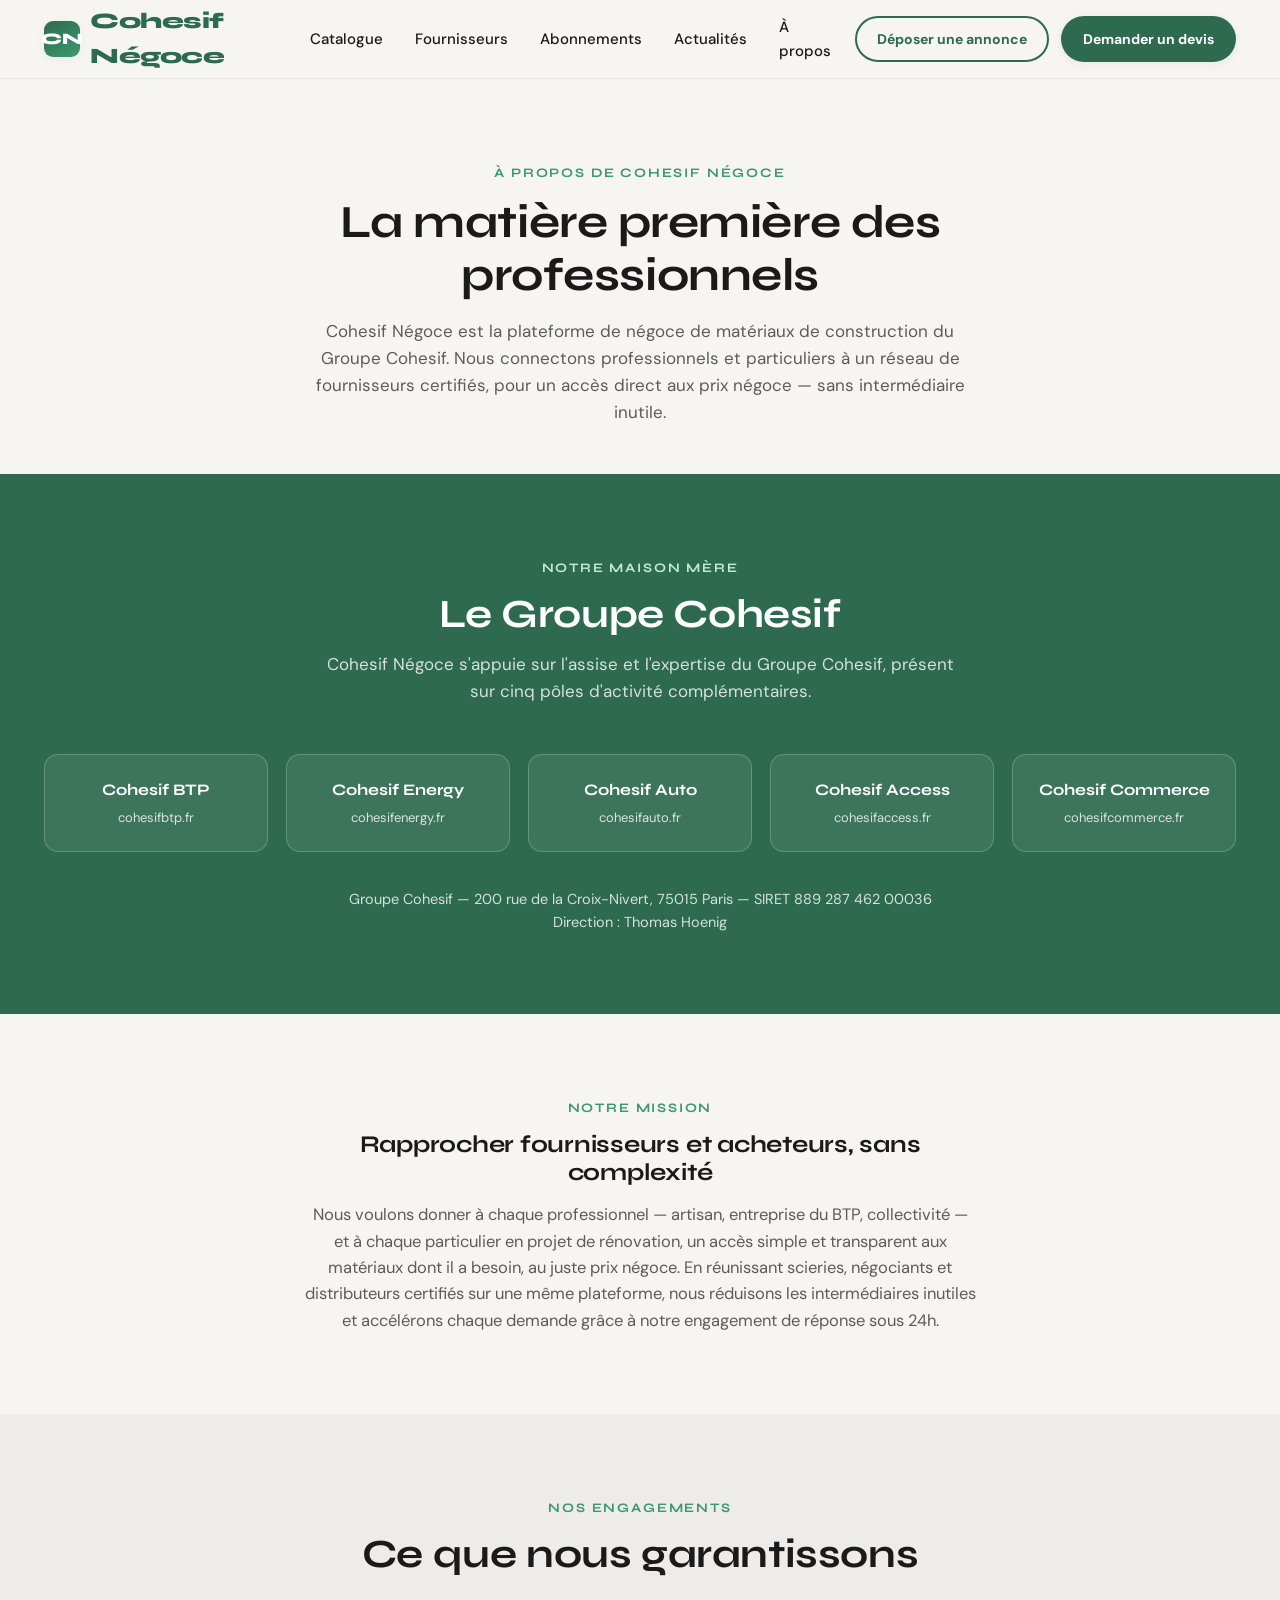
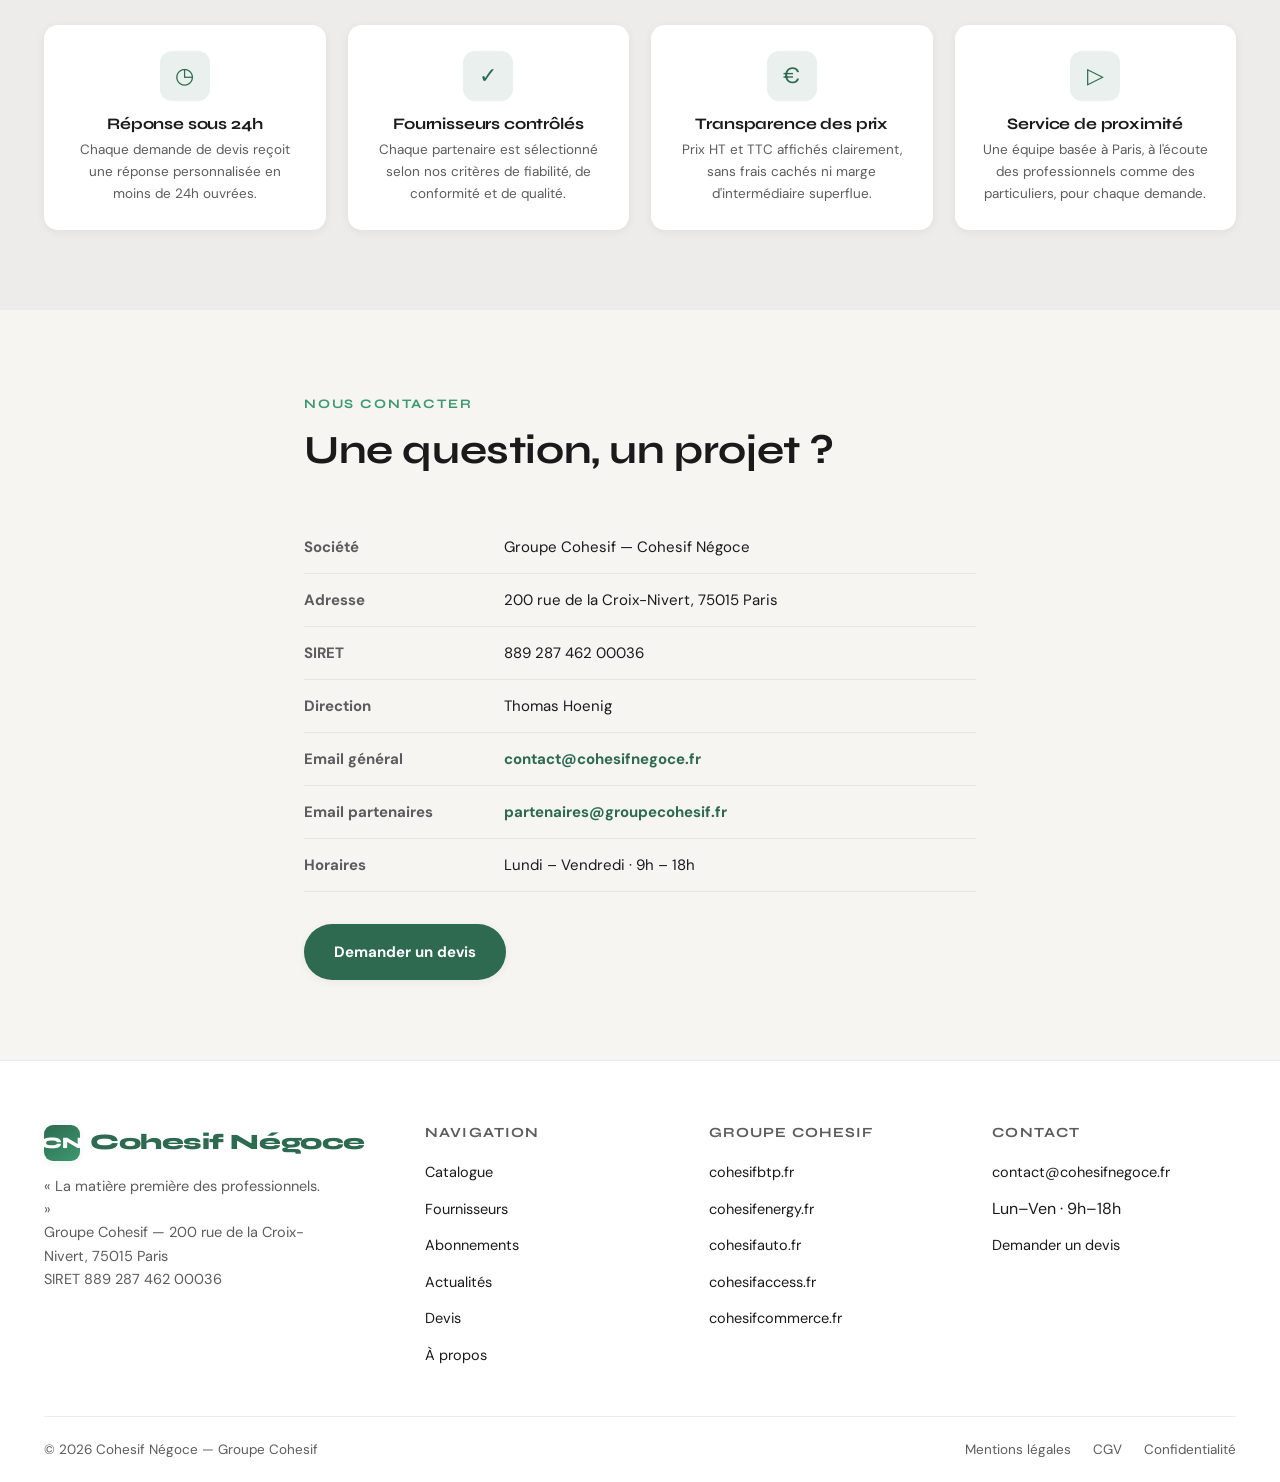
==== a-propos.html @ 45b99329 "Crée le site Cohesif Négoce — plateforme de négoce de matériaux B2B et particuliers Site statique HT" ====
<!DOCTYPE html>
<html lang="fr">
<head>
<meta charset="UTF-8">
<meta name="viewport" content="width=device-width, initial-scale=1.0">
<title>À propos — Cohesif Négoce</title>
<meta name="description" content="Cohesif Négoce, plateforme de négoce de matériaux du Groupe Cohesif. Notre mission, nos engagements et nos coordonnées.">
<link rel="stylesheet" href="css/style.css">
</head>
<body>

<!-- ===== Navbar ===== -->
<header class="navbar">
  <div class="container">
    <a href="index.html" class="logo"><span class="logo-mark">CN</span> Cohesif Négoce</a>
    <nav class="nav-links">
      <a href="catalogue.html">Catalogue</a>
      <a href="fournisseurs.html">Fournisseurs</a>
      <a href="abonnements.html">Abonnements</a>
      <a href="actualites.html">Actualités</a>
      <a href="a-propos.html">À propos</a>
    </nav>
    <div class="nav-actions">
      <a href="fournisseurs.html" class="btn btn-outline btn-sm">Déposer une annonce</a>
      <a href="devis.html" class="btn btn-primary btn-sm">Demander un devis</a>
    </div>
    <button class="burger" aria-label="Ouvrir le menu"><span></span><span></span><span></span></button>
  </div>
  <div class="mobile-menu">
    <a href="catalogue.html">Catalogue</a>
    <a href="fournisseurs.html">Fournisseurs</a>
    <a href="abonnements.html">Abonnements</a>
    <a href="actualites.html">Actualités</a>
    <a href="a-propos.html">À propos</a>
    <div class="nav-actions">
      <a href="fournisseurs.html" class="btn btn-outline">Déposer une annonce</a>
      <a href="devis.html" class="btn btn-primary">Demander un devis</a>
    </div>
  </div>
</header>

<!-- ===== Hero sobre ===== -->
<section style="text-align:center; padding-bottom:48px;">
  <div class="container" style="max-width:720px;">
    <span class="eyebrow">À propos de Cohesif Négoce</span>
    <h1 style="font-size: clamp(30px,4.6vw,46px); margin-bottom:16px;">La matière première des professionnels</h1>
    <p style="color:var(--text-secondary); font-size:17px;">Cohesif Négoce est la plateforme de négoce de matériaux de construction du Groupe Cohesif. Nous connectons professionnels et particuliers à un réseau de fournisseurs certifiés, pour un accès direct aux prix négoce — sans intermédiaire inutile.</p>
  </div>
</section>

<!-- ===== Groupe Cohesif ===== -->
<section class="supplier-section">
  <div class="container">
    <div class="section-head">
      <span class="eyebrow" style="color:#BFE9D6;">Notre maison mère</span>
      <h2>Le Groupe Cohesif</h2>
      <p>Cohesif Négoce s'appuie sur l'assise et l'expertise du Groupe Cohesif, présent sur cinq pôles d'activité complémentaires.</p>
    </div>
    <div class="poles-grid">
      <a class="pole-card" href="https://cohesifbtp.fr" target="_blank" rel="noopener">
        <div class="pole-name">Cohesif BTP</div>
        <div class="pole-domain">cohesifbtp.fr</div>
      </a>
      <a class="pole-card" href="https://cohesifenergy.fr" target="_blank" rel="noopener">
        <div class="pole-name">Cohesif Energy</div>
        <div class="pole-domain">cohesifenergy.fr</div>
      </a>
      <a class="pole-card" href="https://cohesifauto.fr" target="_blank" rel="noopener">
        <div class="pole-name">Cohesif Auto</div>
        <div class="pole-domain">cohesifauto.fr</div>
      </a>
      <a class="pole-card" href="https://cohesifaccess.fr" target="_blank" rel="noopener">
        <div class="pole-name">Cohesif Access</div>
        <div class="pole-domain">cohesifaccess.fr</div>
      </a>
      <a class="pole-card" href="https://cohesifcommerce.fr" target="_blank" rel="noopener">
        <div class="pole-name">Cohesif Commerce</div>
        <div class="pole-domain">cohesifcommerce.fr</div>
      </a>
    </div>
    <p style="text-align:center; margin-top:36px; color:rgba(255,255,255,.8); font-size:14.5px;">
      Groupe Cohesif — 200 rue de la Croix-Nivert, 75015 Paris — SIRET 889 287 462 00036<br>
      Direction : Thomas Hoenig
    </p>
  </div>
</section>

<!-- ===== Mission ===== -->
<section style="text-align:center;">
  <div class="container" style="max-width:720px;">
    <span class="eyebrow">Notre mission</span>
    <h2 style="margin-bottom:16px;">Rapprocher fournisseurs et acheteurs, sans complexité</h2>
    <p style="color:var(--text-secondary); font-size:16.5px;">Nous voulons donner à chaque professionnel — artisan, entreprise du BTP, collectivité — et à chaque particulier en projet de rénovation, un accès simple et transparent aux matériaux dont il a besoin, au juste prix négoce. En réunissant scieries, négociants et distributeurs certifiés sur une même plateforme, nous réduisons les intermédiaires inutiles et accélérons chaque demande grâce à notre engagement de réponse sous 24h.</p>
  </div>
</section>

<!-- ===== Engagements ===== -->
<section style="background:var(--bg-secondary);">
  <div class="container">
    <div class="section-head">
      <span class="eyebrow">Nos engagements</span>
      <h2>Ce que nous garantissons</h2>
    </div>
    <div class="engagement-grid">
      <div class="engagement-card">
        <div class="e-icon">◷</div>
        <h3>Réponse sous 24h</h3>
        <p>Chaque demande de devis reçoit une réponse personnalisée en moins de 24h ouvrées.</p>
      </div>
      <div class="engagement-card">
        <div class="e-icon">✓</div>
        <h3>Fournisseurs contrôlés</h3>
        <p>Chaque partenaire est sélectionné selon nos critères de fiabilité, de conformité et de qualité.</p>
      </div>
      <div class="engagement-card">
        <div class="e-icon">€</div>
        <h3>Transparence des prix</h3>
        <p>Prix HT et TTC affichés clairement, sans frais cachés ni marge d'intermédiaire superflue.</p>
      </div>
      <div class="engagement-card">
        <div class="e-icon">▷</div>
        <h3>Service de proximité</h3>
        <p>Une équipe basée à Paris, à l'écoute des professionnels comme des particuliers, pour chaque demande.</p>
      </div>
    </div>
  </div>
</section>

<!-- ===== Contact ===== -->
<section>
  <div class="container" style="max-width:720px;">
    <div class="section-head" style="text-align:left; max-width:none;">
      <span class="eyebrow">Nous contacter</span>
      <h2>Une question, un projet ?</h2>
    </div>
    <table class="contact-table">
      <tr><td>Société</td><td>Groupe Cohesif — Cohesif Négoce</td></tr>
      <tr><td>Adresse</td><td>200 rue de la Croix-Nivert, 75015 Paris</td></tr>
      <tr><td>SIRET</td><td>889 287 462 00036</td></tr>
      <tr><td>Direction</td><td>Thomas Hoenig</td></tr>
      <tr><td>Email général</td><td><a href="mailto:contact@cohesifnegoce.fr" style="color:var(--green); font-weight:700;">contact@cohesifnegoce.fr</a></td></tr>
      <tr><td>Email partenaires</td><td><a href="mailto:partenaires@groupecohesif.fr" style="color:var(--green); font-weight:700;">partenaires@groupecohesif.fr</a></td></tr>
      <tr><td>Horaires</td><td>Lundi – Vendredi · 9h – 18h</td></tr>
    </table>
    <div style="margin-top:32px;">
      <a href="devis.html" class="btn btn-primary">Demander un devis</a>
    </div>
  </div>
</section>

<!-- ===== Footer ===== -->
<footer>
  <div class="container">
    <div class="footer-grid">
      <div class="footer-about">
        <a href="index.html" class="logo"><span class="logo-mark">CN</span> Cohesif Négoce</a>
        <p>« La matière première des professionnels. »<br>
        Groupe Cohesif — 200 rue de la Croix-Nivert, 75015 Paris<br>
        SIRET 889 287 462 00036</p>
      </div>
      <div>
        <h4>Navigation</h4>
        <ul>
          <li><a href="catalogue.html">Catalogue</a></li>
          <li><a href="fournisseurs.html">Fournisseurs</a></li>
          <li><a href="abonnements.html">Abonnements</a></li>
          <li><a href="actualites.html">Actualités</a></li>
          <li><a href="devis.html">Devis</a></li>
          <li><a href="a-propos.html">À propos</a></li>
        </ul>
      </div>
      <div>
        <h4>Groupe Cohesif</h4>
        <ul>
          <li><a href="https://cohesifbtp.fr" target="_blank" rel="noopener">cohesifbtp.fr</a></li>
          <li><a href="https://cohesifenergy.fr" target="_blank" rel="noopener">cohesifenergy.fr</a></li>
          <li><a href="https://cohesifauto.fr" target="_blank" rel="noopener">cohesifauto.fr</a></li>
          <li><a href="https://cohesifaccess.fr" target="_blank" rel="noopener">cohesifaccess.fr</a></li>
          <li><a href="https://cohesifcommerce.fr" target="_blank" rel="noopener">cohesifcommerce.fr</a></li>
        </ul>
      </div>
      <div>
        <h4>Contact</h4>
        <ul>
          <li><a href="mailto:contact@cohesifnegoce.fr">contact@cohesifnegoce.fr</a></li>
          <li>Lun–Ven · 9h–18h</li>
          <li><a href="devis.html">Demander un devis</a></li>
        </ul>
      </div>
    </div>
    <div class="footer-bottom">
      <span>© 2026 Cohesif Négoce — Groupe Cohesif</span>
      <div class="legal-links">
        <a href="mentions-legales.html">Mentions légales</a>
        <a href="cgv.html">CGV</a>
        <a href="confidentialite.html">Confidentialité</a>
      </div>
    </div>
  </div>
</footer>

<div class="sticky-mobile-bar">
  <span>Demander un devis — Réponse 24h</span>
  <a href="devis.html" class="btn btn-white btn-sm">Démarrer</a>
</div>

<script src="js/main.js"></script>
</body>
</html>
---- css/style.css ----
/* ============================================================
   Cohesif Négoce — Industrial Luxury (clair)
   ============================================================ */

@import url('https://fonts.googleapis.com/css2?family=Syne:wght@600;700;800&family=DM+Sans:wght@400;500;700&display=swap');

:root{
  --bg: #F7F5F2;
  --bg-secondary: #EDECEA;
  --green: #2D6A4F;
  --green-bright: #3D9970;
  --red: #C0392B;
  --text: #1A1A1A;
  --text-secondary: #5C5C5C;
  --blue-slate: #46637A;
  --ochre: #B7791F;
  --radius: 14px;
  --shadow-sm: 0 2px 10px rgba(26,26,26,.06);
  --shadow-md: 0 12px 32px rgba(26,26,26,.10);
  --shadow-lg: 0 20px 48px rgba(26,26,26,.14);
  --container: 1240px;
  --font-title: 'Syne', sans-serif;
  --font-body: 'DM Sans', sans-serif;
}

*{ margin:0; padding:0; box-sizing:border-box; }

html{ scroll-behavior:smooth; }

body{
  font-family: var(--font-body);
  background: var(--bg);
  color: var(--text);
  font-size: 16px;
  line-height: 1.6;
  -webkit-font-smoothing: antialiased;
}

img{ max-width:100%; display:block; }

a{ color: inherit; text-decoration:none; }

ul{ list-style:none; }

h1,h2,h3,h4{
  font-family: var(--font-title);
  font-weight: 700;
  line-height: 1.15;
  letter-spacing: -0.01em;
}

.container{
  max-width: var(--container);
  margin: 0 auto;
  padding: 0 24px;
}

section{ padding: 80px 0; }

.section-head{
  max-width: 640px;
  margin: 0 auto 48px;
  text-align: center;
}
.section-head h2{ font-size: clamp(28px, 4vw, 40px); margin-bottom: 14px; }
.section-head p{ color: var(--text-secondary); font-size: 17px; }

.eyebrow{
  display:inline-block;
  font-family: var(--font-title);
  font-weight: 700;
  font-size: 13px;
  letter-spacing: .14em;
  text-transform: uppercase;
  color: var(--green-bright);
  margin-bottom: 12px;
}

/* ============ Buttons ============ */
.btn{
  display:inline-flex;
  align-items:center;
  justify-content:center;
  gap:8px;
  font-family: var(--font-body);
  font-weight: 700;
  font-size: 15px;
  padding: 14px 28px;
  border-radius: 999px;
  border: 2px solid transparent;
  cursor: pointer;
  transition: transform .18s ease, box-shadow .18s ease, background .18s ease, color .18s ease, border-color .18s ease;
  white-space: nowrap;
}
.btn-primary{
  background: var(--green);
  color: #fff;
  box-shadow: var(--shadow-sm);
}
.btn-primary:hover{ background: var(--green-bright); transform: translateY(-2px); box-shadow: var(--shadow-md); }

.btn-outline{
  background: transparent;
  color: var(--green);
  border-color: var(--green);
}
.btn-outline:hover{ background: var(--green); color:#fff; transform: translateY(-2px); }

.btn-white{
  background: #fff;
  color: var(--green);
  box-shadow: var(--shadow-sm);
}
.btn-white:hover{ transform: translateY(-2px); box-shadow: var(--shadow-md); }

.btn-ghost-white{
  background: transparent;
  color: #fff;
  border-color: rgba(255,255,255,.55);
}
.btn-ghost-white:hover{ background: rgba(255,255,255,.14); border-color:#fff; }

.btn-sm{ padding: 10px 20px; font-size: 14px; }
.btn-block{ width:100%; }

/* ============ Navbar ============ */
.navbar{
  position: sticky;
  top: 0;
  z-index: 200;
  background: rgba(247,245,242,.92);
  backdrop-filter: saturate(160%) blur(10px);
  border-bottom: 1px solid rgba(26,26,26,.07);
}
.navbar .container{
  display:flex;
  align-items:center;
  justify-content:space-between;
  height: 78px;
  gap: 24px;
}
.logo{
  font-family: var(--font-title);
  font-weight: 800;
  font-size: 22px;
  color: var(--green);
  letter-spacing: -.02em;
  display:flex;
  align-items:center;
  gap:10px;
}
.logo .logo-mark{
  width: 36px; height: 36px;
  border-radius: 9px;
  background: linear-gradient(145deg, var(--green), var(--green-bright));
  display:flex; align-items:center; justify-content:center;
  color:#fff; font-size:16px; font-weight:800;
  box-shadow: var(--shadow-sm);
}
.nav-links{
  display:flex;
  align-items:center;
  gap: 32px;
}
.nav-links a{
  font-weight: 500;
  font-size: 15px;
  color: var(--text);
  position: relative;
  padding: 6px 0;
  transition: color .15s ease;
}
.nav-links a::after{
  content:"";
  position:absolute;
  left:0; right:100%;
  bottom:-2px;
  height:2px;
  background: var(--green-bright);
  transition: right .2s ease;
}
.nav-links a:hover{ color: var(--green); }
.nav-links a:hover::after{ right:0; }

.nav-actions{ display:flex; align-items:center; gap:12px; }

.burger{
  display:none;
  flex-direction:column;
  gap:5px;
  width: 40px;
  height: 40px;
  align-items:center;
  justify-content:center;
  border-radius: 10px;
  border: 1px solid rgba(26,26,26,.12);
  background: transparent;
  cursor:pointer;
}
.burger span{
  display:block;
  width: 20px;
  height: 2px;
  background: var(--text);
  transition: transform .25s ease, opacity .25s ease;
}
.burger.active span:nth-child(1){ transform: translateY(7px) rotate(45deg); }
.burger.active span:nth-child(2){ opacity:0; }
.burger.active span:nth-child(3){ transform: translateY(-7px) rotate(-45deg); }

.mobile-menu{
  display:none;
  flex-direction:column;
  gap: 4px;
  background: var(--bg);
  border-bottom: 1px solid rgba(26,26,26,.08);
  padding: 12px 24px 24px;
}
.mobile-menu.open{ display:flex; }
.mobile-menu a{
  padding: 14px 6px;
  font-weight: 500;
  font-size: 16px;
  border-bottom: 1px solid rgba(26,26,26,.06);
}
.mobile-menu .nav-actions{
  flex-direction: column;
  align-items: stretch;
  margin-top: 14px;
  gap: 10px;
}
.mobile-menu .nav-actions .btn{ width:100%; }

/* ============ Ticker ============ */
.ticker-wrap{
  background: var(--green);
  color:#fff;
  overflow:hidden;
  position: relative;
  display:flex;
  align-items:center;
  height: 44px;
}
.ticker-track{
  display:flex;
  gap: 48px;
  white-space:nowrap;
  animation: ticker-scroll 38s linear infinite;
  padding-left: 100%;
}
.ticker-track span{ font-size: 14px; font-weight: 500; letter-spacing:.01em; }
.ticker-track .up{ color:#BFE9D6; font-weight:700; }
.ticker-track .down{ color:#F4C7C0; font-weight:700; }
.ticker-note{
  position:absolute;
  right:0; top:0; bottom:0;
  display:flex; align-items:center;
  background: linear-gradient(90deg, rgba(45,106,79,0) 0%, var(--green) 38%);
  padding: 0 20px 0 60px;
  font-size: 12px;
  font-weight:500;
  letter-spacing:.04em;
  text-transform:uppercase;
  color: rgba(255,255,255,.85);
}
@keyframes ticker-scroll{
  0%{ transform: translateX(0); }
  100%{ transform: translateX(-50%); }
}

/* ============ Hero ============ */
.hero{
  padding: 72px 0 96px;
  position:relative;
  overflow:hidden;
}
.hero .container{
  display:grid;
  grid-template-columns: 1.1fr 1fr;
  gap: 56px;
  align-items:center;
}
.hero h1{
  font-size: clamp(36px, 5.4vw, 58px);
  margin-bottom: 22px;
}
.hero h1 span{ color: var(--green); }
.hero p.lead{
  font-size: 18px;
  color: var(--text-secondary);
  max-width: 520px;
  margin-bottom: 32px;
}
.hero-ctas{ display:flex; gap:16px; flex-wrap:wrap; }
.hero-media{
  position:relative;
  border-radius: 22px;
  overflow:hidden;
  box-shadow: var(--shadow-lg);
  aspect-ratio: 4/3.6;
}
.hero-media img{ width:100%; height:100%; object-fit:cover; }
.hero-badge{
  position:absolute;
  left: -18px; bottom: 28px;
  background:#fff;
  border-radius: 16px;
  padding: 16px 22px;
  box-shadow: var(--shadow-md);
  display:flex;
  align-items:center;
  gap: 12px;
  font-weight:700;
  font-size: 14px;
  max-width: 240px;
}
.hero-badge .dot{
  width: 12px; height:12px;
  border-radius:50%;
  background: var(--green-bright);
  box-shadow: 0 0 0 5px rgba(61,153,112,.18);
  flex-shrink:0;
}

/* ============ Stats ============ */
.stats{
  background: var(--bg-secondary);
}
.stats-grid{
  display:grid;
  grid-template-columns: repeat(4, 1fr);
  gap: 28px;
  text-align:center;
}
.stat-num{
  font-family: var(--font-title);
  font-size: clamp(32px, 4.4vw, 46px);
  font-weight:800;
  color: var(--green);
}
.stat-label{
  margin-top:8px;
  color: var(--text-secondary);
  font-size: 15px;
}

/* ============ Cards grid generic ============ */
.grid-3{
  display:grid;
  grid-template-columns: repeat(3, 1fr);
  gap: 28px;
}
.grid-2{
  display:grid;
  grid-template-columns: repeat(2, 1fr);
  gap: 28px;
}

/* Category cards */
.cat-card{
  background:#fff;
  border-radius: var(--radius);
  padding: 28px;
  border: 2px solid transparent;
  box-shadow: var(--shadow-sm);
  transition: transform .22s ease, box-shadow .22s ease, border-color .22s ease;
  cursor:pointer;
  display:flex;
  flex-direction:column;
  gap: 14px;
}
.cat-card:hover{
  transform: translateY(-6px);
  box-shadow: var(--shadow-md);
  border-color: var(--green-bright);
}
.cat-card .cat-icon{
  width: 52px; height:52px;
  border-radius: 14px;
  background: var(--bg-secondary);
  display:flex; align-items:center; justify-content:center;
  font-size: 24px;
  color: var(--green);
}
.cat-card h3{ font-size: 19px; }
.cat-card p{ color: var(--text-secondary); font-size: 14.5px; }
.cat-card .cat-link{
  margin-top: auto;
  font-weight:700;
  font-size: 14px;
  color: var(--green);
  display:flex; align-items:center; gap:6px;
}

/* Product cards */
.product-card{
  background:#fff;
  border-radius: var(--radius);
  overflow:hidden;
  box-shadow: var(--shadow-sm);
  transition: transform .22s ease, box-shadow .22s ease;
  display:flex;
  flex-direction:column;
}
.product-card:hover{ transform: translateY(-6px); box-shadow: var(--shadow-md); }
.product-card .pc-media{
  position:relative;
  aspect-ratio: 4/3;
  overflow:hidden;
  background: var(--bg-secondary);
}
.product-card .pc-media img{ width:100%; height:100%; object-fit:cover; transition: transform .35s ease; }
.product-card:hover .pc-media img{ transform: scale(1.05); }
.badge{
  display:inline-flex;
  align-items:center;
  gap:6px;
  font-size: 12px;
  font-weight:700;
  letter-spacing:.02em;
  padding: 6px 12px;
  border-radius: 999px;
}
.badge-stock{ background: rgba(45,106,79,.12); color: var(--green); }
.badge-partner{ background: rgba(70,99,122,.13); color: var(--blue-slate); }
.badge-import{ background: rgba(183,121,31,.14); color: var(--ochre); }
.pc-badge{ position:absolute; top:14px; left:14px; background:#fff; box-shadow: var(--shadow-sm); }
.pc-badge.badge-stock{ background:#fff; }

.pc-body{
  padding: 20px;
  display:flex;
  flex-direction:column;
  gap: 10px;
  flex:1;
}
.pc-cat{ font-size: 12px; color: var(--text-secondary); text-transform:uppercase; letter-spacing:.06em; }
.pc-title{ font-size: 17px; font-family: var(--font-title); font-weight:700; }
.pc-ref{ font-size: 13px; color: var(--text-secondary); }
.pc-price-row{
  display:flex;
  align-items:baseline;
  justify-content:space-between;
  margin-top:auto;
  padding-top: 8px;
}
.pc-price{
  font-family: var(--font-title);
  font-size: 22px;
  font-weight:800;
  color: var(--green-bright);
}
.pc-price small{ font-size:13px; font-weight:500; color: var(--text-secondary); }
.pc-delai{ font-size: 13px; color: var(--text-secondary); }
.pc-actions{
  display:flex;
  gap: 10px;
  margin-top: 6px;
}
.pc-actions .btn{ flex:1; padding: 11px 14px; font-size:13.5px; }

/* ============ Toggle HT/TTC ============ */
.htttc-toggle{
  display:inline-flex;
  align-items:center;
  background: #fff;
  border: 1px solid rgba(26,26,26,.12);
  border-radius: 999px;
  padding: 4px;
  gap: 2px;
}
.htttc-toggle button{
  border:none;
  background: transparent;
  font-family: var(--font-body);
  font-weight: 700;
  font-size: 13.5px;
  padding: 9px 18px;
  border-radius: 999px;
  cursor:pointer;
  color: var(--text-secondary);
  transition: background .18s ease, color .18s ease;
}
.htttc-toggle button.active{
  background: var(--green);
  color: #fff;
}

/* ============ Supplier / pricing section ============ */
.supplier-section{
  background: var(--green);
  color:#fff;
}
.supplier-section .section-head h2,
.supplier-section .section-head p{ color:#fff; }
.supplier-section .section-head p{ color: rgba(255,255,255,.8); }

.pricing-grid{
  display:grid;
  grid-template-columns: repeat(3, 1fr);
  gap: 26px;
}
.price-card{
  background: rgba(255,255,255,.07);
  border: 1px solid rgba(255,255,255,.18);
  border-radius: var(--radius);
  padding: 32px 28px;
  display:flex;
  flex-direction:column;
  gap: 16px;
  transition: transform .22s ease, background .22s ease;
  position:relative;
}
.price-card:hover{ transform: translateY(-6px); background: rgba(255,255,255,.12); }
.price-card.featured{
  background: #fff;
  color: var(--text);
  border-color: #fff;
  transform: scale(1.04);
  box-shadow: var(--shadow-lg);
}
.price-card.featured:hover{ transform: scale(1.04) translateY(-6px); }
.price-card .ribbon{
  position:absolute;
  top: -14px; left: 28px;
  background: var(--green-bright);
  color:#fff;
  font-size: 12px;
  font-weight: 700;
  letter-spacing:.04em;
  text-transform:uppercase;
  padding: 7px 16px;
  border-radius: 999px;
  box-shadow: var(--shadow-sm);
}
.price-card h3{ font-family: var(--font-title); font-size: 22px; }
.price-card .price{
  font-family: var(--font-title);
  font-size: 38px;
  font-weight:800;
}
.price-card .price small{ font-size: 14px; font-weight:500; opacity:.7; }
.price-card ul{ display:flex; flex-direction:column; gap:10px; font-size:14.5px; }
.price-card ul li{ display:flex; gap: 10px; align-items:flex-start; }
.price-card ul li::before{ content:"✓"; font-weight:800; color: var(--green-bright); flex-shrink:0; }
.price-card.featured ul li::before{ color: var(--green); }

/* ============ Why / arguments ============ */
.arguments-grid{
  display:grid;
  grid-template-columns: repeat(2, 1fr);
  gap: 24px;
}
.arg-card{
  background:#fff;
  border-radius: var(--radius);
  padding: 28px;
  box-shadow: var(--shadow-sm);
  display:flex;
  gap: 18px;
  align-items:flex-start;
  transition: transform .2s ease, box-shadow .2s ease;
}
.arg-card:hover{ transform: translateY(-4px); box-shadow: var(--shadow-md); }
.arg-card .arg-icon{
  width: 48px; height:48px;
  border-radius:12px;
  background: rgba(45,106,79,.1);
  color: var(--green);
  display:flex; align-items:center; justify-content:center;
  font-size: 22px;
  flex-shrink:0;
}
.arg-card h3{ font-size: 17px; margin-bottom:6px; }
.arg-card p{ color: var(--text-secondary); font-size: 14.5px; }

/* ============ Particuliers band ============ */
.band-particuliers{
  background: var(--bg-secondary);
  text-align:center;
}
.band-particuliers .container{ max-width: 720px; }
.band-particuliers h2{ font-size: clamp(26px,4vw,38px); margin-bottom:16px; }
.band-particuliers p{ color: var(--text-secondary); font-size: 17px; margin-bottom: 28px; }

/* ============ Footer ============ */
footer{
  background: #fff;
  border-top: 1px solid rgba(26,26,26,.08);
  padding-top: 64px;
}
.footer-grid{
  display:grid;
  grid-template-columns: 1.4fr 1fr 1fr 1fr;
  gap: 40px;
  padding-bottom: 48px;
}
.footer-grid h4{
  font-size: 14px;
  text-transform:uppercase;
  letter-spacing:.08em;
  margin-bottom: 18px;
  color: var(--text-secondary);
}
.footer-grid ul{ display:flex; flex-direction:column; gap: 11px; }
.footer-grid ul a{ font-size: 14.5px; color: var(--text); transition: color .15s ease; }
.footer-grid ul a:hover{ color: var(--green); }
.footer-about p{ color: var(--text-secondary); font-size: 14.5px; margin: 14px 0; max-width: 280px; }
.footer-about .logo{ margin-bottom: 6px; }
.footer-bottom{
  border-top: 1px solid rgba(26,26,26,.08);
  padding: 22px 0;
  display:flex;
  align-items:center;
  justify-content:space-between;
  flex-wrap:wrap;
  gap: 12px;
  font-size: 13.5px;
  color: var(--text-secondary);
}
.footer-bottom .legal-links{ display:flex; gap: 22px; flex-wrap:wrap; }
.footer-bottom .legal-links a:hover{ color: var(--green); }

/* ============ Page header (inner pages) ============ */
.page-header{
  padding: 56px 0 36px;
  border-bottom: 1px solid rgba(26,26,26,.08);
}
.page-header .head-row{
  display:flex;
  align-items:flex-end;
  justify-content:space-between;
  gap: 24px;
  flex-wrap:wrap;
}
.page-header h1{ font-size: clamp(30px,4.6vw,44px); margin-bottom:10px; }
.page-header p{ color: var(--text-secondary); font-size: 16px; max-width: 620px; }

.breadcrumb{
  display:flex;
  flex-wrap:wrap;
  gap: 8px;
  font-size: 13.5px;
  color: var(--text-secondary);
  margin-bottom: 18px;
}
.breadcrumb a{ color: var(--text-secondary); }
.breadcrumb a:hover{ color: var(--green); }
.breadcrumb .sep{ opacity:.5; }
.breadcrumb .current{ color: var(--text); font-weight:600; }

/* ============ Filters bar ============ */
.filters-bar{
  position: sticky;
  top: 78px;
  z-index: 90;
  background: rgba(247,245,242,.96);
  backdrop-filter: blur(8px);
  border-bottom: 1px solid rgba(26,26,26,.08);
  padding: 18px 0;
}
.filters-row{
  display:flex;
  flex-wrap:wrap;
  gap: 12px;
  align-items:center;
}
.filters-row select,
.filters-row input[type="search"],
.filters-row input[type="text"]{
  font-family: var(--font-body);
  font-size: 14.5px;
  padding: 11px 16px;
  border-radius: 10px;
  border: 1px solid rgba(26,26,26,.16);
  background: #fff;
  color: var(--text);
}
.filters-row select{ cursor:pointer; min-width: 150px; }
.filters-row input[type="search"]{ flex:1; min-width: 200px; }
.filters-toggle{ display:none; }
.results-count{ font-size: 14px; color: var(--text-secondary); margin-top: 14px; }

/* ============ Catalogue grid ============ */
.catalogue-grid{
  display:grid;
  grid-template-columns: repeat(3, 1fr);
  gap: 26px;
  margin-top: 36px;
}
.empty-state{
  text-align:center;
  padding: 64px 20px;
  color: var(--text-secondary);
}

/* ============ Sticky mobile bars ============ */
.sticky-mobile-bar{
  display:none;
  position: fixed;
  left:0; right:0; bottom:0;
  z-index: 250;
  background: var(--green);
  color:#fff;
  padding: 14px 20px;
  align-items:center;
  justify-content:space-between;
  box-shadow: 0 -8px 24px rgba(0,0,0,.16);
  font-weight:700;
  font-size: 14.5px;
}
.sticky-mobile-bar .count-pill{
  background: rgba(255,255,255,.22);
  border-radius: 999px;
  padding: 3px 10px;
  font-size: 12.5px;
  margin-left: 8px;
}

/* ============ Reassurance band ============ */
.reassurance{
  display:grid;
  grid-template-columns: repeat(4, 1fr);
  gap: 20px;
  background: var(--bg-secondary);
  border-radius: var(--radius);
  padding: 28px;
  margin-top: 56px;
}
.reassurance .item{
  display:flex;
  align-items:center;
  gap: 12px;
  font-size: 14px;
  font-weight: 600;
}
.reassurance .item .ico{
  width: 38px; height: 38px;
  border-radius: 10px;
  background: #fff;
  display:flex; align-items:center; justify-content:center;
  color: var(--green);
  flex-shrink:0;
  box-shadow: var(--shadow-sm);
}

/* ============ Product detail page ============ */
.product-detail{
  display:grid;
  grid-template-columns: 1fr 1fr;
  gap: 56px;
  align-items:start;
}
.pd-gallery .pd-main{
  border-radius: var(--radius);
  overflow:hidden;
  aspect-ratio: 4/3.4;
  box-shadow: var(--shadow-sm);
  background: var(--bg-secondary);
  margin-bottom: 14px;
}
.pd-main img{ width:100%; height:100%; object-fit:cover; }
.pd-thumbs{ display:flex; gap: 12px; }
.pd-thumbs button{
  border: 2px solid transparent;
  border-radius: 10px;
  overflow:hidden;
  width: 84px; height: 64px;
  padding:0;
  cursor:pointer;
  background: var(--bg-secondary);
}
.pd-thumbs button.active{ border-color: var(--green-bright); }
.pd-thumbs img{ width:100%; height:100%; object-fit:cover; }

.pd-info h1{ font-size: clamp(26px,3.6vw,34px); margin: 10px 0 6px; }
.pd-ref{ color: var(--text-secondary); font-size: 14px; margin-bottom: 18px; }
.pd-price-block{
  display:flex;
  align-items:flex-end;
  justify-content:space-between;
  flex-wrap:wrap;
  gap: 14px;
  background:#fff;
  border-radius: var(--radius);
  padding: 22px;
  box-shadow: var(--shadow-sm);
  margin-bottom: 20px;
}
.pd-price-main{ font-family: var(--font-title); font-size: 34px; font-weight:800; color: var(--green-bright); }
.pd-price-sub{ font-size: 13.5px; color: var(--text-secondary); }
.pd-meta-row{ display:flex; gap: 24px; flex-wrap:wrap; margin-bottom: 22px; font-size: 14.5px; }
.pd-meta-row .meta-item{ color: var(--text-secondary); }
.pd-meta-row .meta-item strong{ color: var(--text); display:block; font-size:15px; }

.qty-selector{
  display:inline-flex;
  align-items:center;
  border: 1px solid rgba(26,26,26,.16);
  border-radius: 12px;
  overflow:hidden;
  background:#fff;
}
.qty-selector button{
  border:none;
  background: var(--bg-secondary);
  width: 42px; height: 42px;
  font-size: 18px;
  font-weight:700;
  cursor:pointer;
  color: var(--green);
}
.qty-selector input{
  width: 56px;
  text-align:center;
  border:none;
  font-family: var(--font-body);
  font-weight:700;
  font-size: 15px;
  -moz-appearance: textfield;
}
.qty-row{ display:flex; align-items:center; gap: 18px; flex-wrap:wrap; margin-bottom: 22px; }
.qty-total{ font-weight:700; font-size: 15px; }
.qty-total span{ color: var(--green-bright); font-family: var(--font-title); font-size: 18px; }

.pd-ctas{ display:flex; gap: 14px; flex-wrap:wrap; margin-bottom: 24px; }

.mini-reassurance{
  display:flex;
  flex-wrap:wrap;
  gap: 16px;
  font-size: 13.5px;
  color: var(--text-secondary);
  margin-bottom: 36px;
}
.mini-reassurance span{ display:flex; align-items:center; gap:7px; }
.mini-reassurance span::before{ content:"✓"; color: var(--green-bright); font-weight:800; }

/* Tabs / accordion */
.pd-tabs-nav{ display:flex; gap: 8px; border-bottom: 1px solid rgba(26,26,26,.1); margin-bottom: 22px; flex-wrap:wrap; }
.pd-tabs-nav button{
  border:none;
  background:transparent;
  font-family: var(--font-body);
  font-weight:700;
  font-size: 14.5px;
  padding: 12px 18px;
  cursor:pointer;
  color: var(--text-secondary);
  border-bottom: 3px solid transparent;
  margin-bottom:-1px;
}
.pd-tabs-nav button.active{ color: var(--green); border-color: var(--green-bright); }
.pd-tab-panel{ display:none; font-size: 15px; color: var(--text-secondary); line-height:1.7; }
.pd-tab-panel.active{ display:block; }
.pd-tab-panel ul{ display:flex; flex-direction:column; gap:8px; }
.pd-tab-panel ul li{ display:flex; gap:10px; }
.pd-tab-panel ul li strong{ color: var(--text); min-width: 150px; }

.accordion-item{ border-bottom: 1px solid rgba(26,26,26,.1); }
.accordion-trigger{
  width:100%;
  text-align:left;
  background:transparent;
  border:none;
  font-family: var(--font-body);
  font-weight:700;
  font-size: 15.5px;
  padding: 18px 4px;
  cursor:pointer;
  display:flex;
  justify-content:space-between;
  align-items:center;
  color: var(--text);
}
.accordion-trigger .chev{ transition: transform .22s ease; color: var(--green); }
.accordion-item.open .accordion-trigger .chev{ transform: rotate(180deg); }
.accordion-panel{
  max-height:0;
  overflow:hidden;
  transition: max-height .28s ease;
}
.accordion-item.open .accordion-panel{ max-height: 600px; }
.accordion-panel-inner{ padding: 0 4px 20px; color: var(--text-secondary); font-size: 14.5px; line-height:1.7; }

/* Quote block on product page */
.quote-express{
  background: rgba(45,106,79,.07);
  border: 1px solid rgba(45,106,79,.18);
  border-radius: var(--radius);
  padding: 28px;
  margin: 40px 0;
}
.quote-express h3{ font-size: 19px; margin-bottom: 6px; }
.quote-express p{ color: var(--text-secondary); font-size: 14.5px; margin-bottom: 18px; }
.quote-express form{
  display:grid;
  grid-template-columns: 1fr 1fr;
  gap: 14px;
}
.quote-express form .full{ grid-column: 1 / -1; }

/* Carousel */
.carousel{
  display:flex;
  gap: 20px;
  overflow-x:auto;
  scroll-snap-type: x mandatory;
  padding-bottom: 12px;
  -webkit-overflow-scrolling: touch;
}
.carousel::-webkit-scrollbar{ height: 6px; }
.carousel::-webkit-scrollbar-thumb{ background: rgba(26,26,26,.16); border-radius: 6px; }
.carousel .product-card{ min-width: 270px; scroll-snap-align: start; flex-shrink:0; }

/* ============ Forms ============ */
.field-group{ display:flex; flex-direction:column; gap: 6px; }
.field-group label{ font-size: 13.5px; font-weight:700; color: var(--text); }
.field-group input,
.field-group select,
.field-group textarea{
  font-family: var(--font-body);
  font-size: 15px;
  padding: 13px 16px;
  border-radius: 10px;
  border: 1px solid rgba(26,26,26,.16);
  background: #fff;
  color: var(--text);
  width: 100%;
}
.field-group textarea{ resize: vertical; min-height: 110px; }
.field-group input:focus,
.field-group select:focus,
.field-group textarea:focus{ outline: 2px solid var(--green-bright); outline-offset: 1px; }
.field-row{ display:grid; grid-template-columns: 1fr 1fr; gap: 16px; }
.field-row .full{ grid-column: 1/-1; }

.toggle-pair{ display:flex; gap: 12px; }
.toggle-pill{
  flex:1;
  padding: 16px;
  border-radius: 12px;
  border: 2px solid rgba(26,26,26,.14);
  background:#fff;
  font-family: var(--font-body);
  font-weight:700;
  font-size: 15px;
  cursor:pointer;
  text-align:center;
  transition: border-color .18s ease, background .18s ease, color .18s ease;
}
.toggle-pill.active{ border-color: var(--green); background: rgba(45,106,79,.08); color: var(--green); }

/* ============ Devis page ============ */
.devis-hero{ text-align:center; padding-bottom: 30px; }
.devis-hero h1{ font-size: clamp(30px,5vw,46px); margin-bottom: 14px; }
.devis-hero p{ color: var(--text-secondary); font-size: 17px; max-width: 560px; margin: 0 auto 28px; }
.reassure-badges{
  display:flex;
  justify-content:center;
  gap: 14px;
  flex-wrap:wrap;
}
.reassure-badges span{
  background:#fff;
  border-radius: 999px;
  padding: 10px 18px;
  font-size: 13.5px;
  font-weight:700;
  box-shadow: var(--shadow-sm);
  color: var(--green);
}

.devis-layout{
  display:grid;
  grid-template-columns: 1fr 320px;
  gap: 40px;
  align-items:start;
  max-width: 1080px;
  margin: 0 auto;
}
.devis-form-card{
  background:#fff;
  border-radius: var(--radius);
  box-shadow: var(--shadow-md);
  padding: 36px;
}
.form-step{ margin-bottom: 28px; }
.form-step h3{ font-size: 16px; margin-bottom: 14px; display:flex; align-items:center; gap:10px; }
.form-step h3 .step-num{
  width: 28px; height:28px;
  border-radius:50%;
  background: var(--green);
  color:#fff;
  display:flex; align-items:center; justify-content:center;
  font-size: 13px;
}
.field-stack{ display:flex; flex-direction:column; gap: 16px; }
.confirmation-box{
  text-align:center;
  padding: 48px 24px;
}
.confirmation-box .check{
  width: 64px; height:64px;
  border-radius:50%;
  background: rgba(45,106,79,.12);
  color: var(--green);
  display:flex; align-items:center; justify-content:center;
  font-size: 30px;
  margin: 0 auto 18px;
}
.confirmation-box h3{ font-size: 22px; margin-bottom: 10px; }
.confirmation-box p{ color: var(--text-secondary); }

.devis-side{ display:flex; flex-direction:column; gap: 18px; }
.side-card{
  background:#fff;
  border-radius: var(--radius);
  padding: 22px;
  box-shadow: var(--shadow-sm);
}
.side-card h4{ font-size: 14px; text-transform:uppercase; letter-spacing:.06em; color: var(--text-secondary); margin-bottom: 14px; }
.side-card ul{ display:flex; flex-direction:column; gap: 12px; font-size: 14.5px; }
.side-card ul li{ display:flex; gap: 10px; }
.side-card ul li::before{ content:"✓"; color: var(--green-bright); font-weight:800; }

/* ============ Actualités ============ */
.actu-filters{ display:flex; gap: 10px; flex-wrap:wrap; margin-bottom: 36px; }
.actu-filters button{
  border: 1px solid rgba(26,26,26,.16);
  background: #fff;
  border-radius: 999px;
  padding: 10px 20px;
  font-family: var(--font-body);
  font-weight:600;
  font-size: 14px;
  cursor:pointer;
  color: var(--text-secondary);
  transition: all .18s ease;
}
.actu-filters button.active{ background: var(--green); color:#fff; border-color: var(--green); }

.featured-article{
  display:grid;
  grid-template-columns: 1.1fr 1fr;
  gap: 36px;
  background: #fff;
  border-radius: var(--radius);
  overflow:hidden;
  box-shadow: var(--shadow-sm);
  margin-bottom: 48px;
}
.featured-article .fa-media{ background: var(--bg-secondary); aspect-ratio: 16/11; }
.featured-article .fa-media img{ width:100%; height:100%; object-fit:cover; }
.featured-article .fa-body{ padding: 36px 36px 36px 0; display:flex; flex-direction:column; justify-content:center; gap: 12px; }
.fa-meta{ display:flex; gap: 14px; font-size: 13px; color: var(--text-secondary); }
.featured-article h2{ font-size: clamp(22px,3.4vw,30px); }
.featured-article p{ color: var(--text-secondary); }

.article-card{
  background:#fff;
  border-radius: var(--radius);
  overflow:hidden;
  box-shadow: var(--shadow-sm);
  transition: transform .2s ease, box-shadow .2s ease;
  display:flex;
  flex-direction:column;
}
.article-card:hover{ transform: translateY(-5px); box-shadow: var(--shadow-md); }
.article-card .ac-media{ aspect-ratio: 16/10; background: var(--bg-secondary); }
.article-card .ac-media img{ width:100%; height:100%; object-fit:cover; }
.article-card .ac-body{ padding: 22px; display:flex; flex-direction:column; gap: 10px; flex:1; }
.article-card h3{ font-size: 17px; }
.article-card p{ color: var(--text-secondary); font-size: 14px; }
.cat-pill{
  align-self:flex-start;
  font-size: 12px;
  font-weight:700;
  color: var(--green);
  background: rgba(45,106,79,.1);
  padding: 5px 12px;
  border-radius: 999px;
}
.pagination{ display:flex; justify-content:center; gap: 8px; margin-top: 48px; }
.pagination button{
  width: 42px; height: 42px;
  border-radius: 10px;
  border: 1px solid rgba(26,26,26,.14);
  background:#fff;
  font-weight:700;
  cursor:pointer;
  color: var(--text);
}
.pagination button.active{ background: var(--green); color:#fff; border-color: var(--green); }

.newsletter-block{
  background: var(--bg-secondary);
  border-radius: var(--radius);
  padding: 40px;
  text-align:center;
  margin-top: 64px;
}
.newsletter-block h3{ font-size: 22px; margin-bottom: 8px; }
.newsletter-block p{ color: var(--text-secondary); margin-bottom: 22px; font-size: 14.5px; }
.newsletter-form{ display:flex; gap: 12px; max-width: 460px; margin: 0 auto; }
.newsletter-form input{ flex:1; }
.newsletter-rgpd{ font-size: 12.5px; color: var(--text-secondary); margin-top: 14px; }

/* ============ Steps (fournisseurs) ============ */
.steps-row{ display:flex; gap: 0; position:relative; }
.step-item{ flex:1; text-align:center; position:relative; padding: 0 16px; }
.step-item .step-circle{
  width: 56px; height:56px;
  border-radius:50%;
  background: var(--green);
  color:#fff;
  display:flex; align-items:center; justify-content:center;
  font-family: var(--font-title);
  font-weight:800;
  font-size: 20px;
  margin: 0 auto 16px;
  position:relative;
  z-index:2;
}
.step-item .step-line{
  position:absolute;
  top: 28px; left: 50%; right: -50%;
  height: 2px;
  background: rgba(45,106,79,.25);
  z-index:1;
}
.step-item:last-child .step-line{ display:none; }
.step-item h3{ font-size: 17px; margin-bottom: 8px; }
.step-item p{ color: var(--text-secondary); font-size: 14px; }

/* Comparison table */
.table-wrap{ overflow-x:auto; }
table.compare{
  width:100%;
  border-collapse: collapse;
  background:#fff;
  border-radius: var(--radius);
  overflow:hidden;
  box-shadow: var(--shadow-sm);
  min-width: 640px;
}
table.compare th, table.compare td{
  padding: 16px 20px;
  text-align:left;
  font-size: 14.5px;
  border-bottom: 1px solid rgba(26,26,26,.08);
}
table.compare th{
  font-family: var(--font-title);
  font-weight:700;
  background: var(--bg-secondary);
}
table.compare td:first-child, table.compare th:first-child{
  position: sticky; left:0;
  background: var(--bg-secondary);
  font-weight:700;
  z-index: 2;
}
table.compare th:first-child{ z-index:3; }
table.compare td.yes{ color: var(--green); font-weight:800; }
table.compare td.no{ color: var(--text-secondary); }

/* Generic content table (legal pages) */
table.simple{ width:100%; border-collapse:collapse; margin: 20px 0; }
table.simple th, table.simple td{ padding: 12px 16px; border: 1px solid rgba(26,26,26,.12); font-size: 14.5px; text-align:left; }
table.simple th{ background: var(--bg-secondary); font-family: var(--font-title); }

/* Annuaire fournisseurs */
.supplier-card{
  background:#fff;
  border-radius: var(--radius);
  padding: 26px;
  box-shadow: var(--shadow-sm);
  display:flex;
  flex-direction:column;
  gap: 12px;
  transition: transform .2s ease, box-shadow .2s ease;
}
.supplier-card:hover{ transform: translateY(-5px); box-shadow: var(--shadow-md); }
.supplier-card .sc-top{ display:flex; align-items:center; gap: 14px; }
.supplier-card .sc-logo{
  width: 52px; height:52px;
  border-radius: 12px;
  background: var(--bg-secondary);
  display:flex; align-items:center; justify-content:center;
  font-family: var(--font-title);
  font-weight:800;
  color: var(--green);
  font-size: 18px;
}
.supplier-card h3{ font-size: 17px; }
.supplier-card .sc-loc{ font-size: 13px; color: var(--text-secondary); }
.supplier-card p{ color: var(--text-secondary); font-size: 14px; }
.supplier-card .sc-tags{ display:flex; gap:8px; flex-wrap:wrap; }
.supplier-card .sc-tags span{ font-size: 12px; background: var(--bg-secondary); padding: 5px 10px; border-radius: 999px; color: var(--text-secondary); }

/* Pôles cards (a-propos) */
.poles-grid{
  display:grid;
  grid-template-columns: repeat(5, 1fr);
  gap: 18px;
}
.pole-card{
  background: rgba(255,255,255,.08);
  border: 1px solid rgba(255,255,255,.2);
  border-radius: var(--radius);
  padding: 22px;
  text-align:center;
  transition: transform .2s ease, background .2s ease;
}
.pole-card:hover{ transform: translateY(-5px); background: rgba(255,255,255,.16); }
.pole-card .pole-name{ font-family: var(--font-title); font-weight:700; font-size:16px; margin-bottom: 6px; }
.pole-card .pole-domain{ font-size: 13px; opacity: .8; }

.engagement-grid{ display:grid; grid-template-columns: repeat(4,1fr); gap: 22px; }
.engagement-card{
  background:#fff;
  border-radius: var(--radius);
  padding: 26px;
  box-shadow: var(--shadow-sm);
  text-align:center;
}
.engagement-card .e-icon{
  width: 50px; height:50px;
  border-radius: 12px;
  background: rgba(45,106,79,.1);
  color: var(--green);
  display:flex; align-items:center; justify-content:center;
  font-size: 22px;
  margin: 0 auto 14px;
}
.engagement-card h3{ font-size: 16px; margin-bottom:6px; }
.engagement-card p{ font-size: 13.5px; color: var(--text-secondary); }

.contact-table{ width:100%; border-collapse:collapse; }
.contact-table td{ padding: 14px 0; border-bottom: 1px solid rgba(26,26,26,.08); font-size: 15px; }
.contact-table td:first-child{ font-weight:700; width: 200px; color: var(--text-secondary); }

/* ============ Legal pages ============ */
.legal-content{ max-width: 820px; margin: 0 auto; }
.legal-content h2{ font-size: 22px; margin: 36px 0 14px; }
.legal-content h2:first-child{ margin-top:0; }
.legal-content h3{ font-size: 17px; margin: 22px 0 10px; }
.legal-content p{ color: var(--text-secondary); margin-bottom: 14px; }
.legal-content ul{ margin: 0 0 14px 0; display:flex; flex-direction:column; gap: 8px; }
.legal-content ul li{ color: var(--text-secondary); padding-left: 22px; position:relative; }
.legal-content ul li::before{ content:"—"; position:absolute; left:0; color: var(--green); }
.legal-content .updated{ color: var(--text-secondary); font-size: 13.5px; margin-bottom: 30px; }

/* FAQ */
.faq-list{ max-width: 760px; margin: 0 auto; }

/* Animated counter helper */
.count-target{ display:inline-block; }

/* ============ Responsive ============ */
@media (max-width: 1080px){
  .grid-3, .pricing-grid, .reassurance, .arguments-grid, .engagement-grid{ grid-template-columns: repeat(2, 1fr); }
  .stats-grid{ grid-template-columns: repeat(2,1fr); gap: 36px; }
  .catalogue-grid{ grid-template-columns: repeat(2,1fr); }
  .footer-grid{ grid-template-columns: 1fr 1fr; }
  .poles-grid{ grid-template-columns: repeat(3,1fr); }
  .devis-layout{ grid-template-columns: 1fr; }
  .devis-side{ flex-direction:row; flex-wrap:wrap; }
  .devis-side .side-card{ flex: 1 1 260px; }
}

@media (max-width: 880px){
  .hero .container{ grid-template-columns: 1fr; }
  .hero-media{ order:-1; }
  .product-detail{ grid-template-columns: 1fr; }
  .featured-article{ grid-template-columns: 1fr; }
  .featured-article .fa-body{ padding: 28px; }
}

@media (max-width: 760px){
  section{ padding: 56px 0; }
  .ticker-note{ display:none; }
  .nav-links{ display:none; }
  .nav-actions{ display:none; }
  .burger{ display:flex; }
  .navbar .container{ height: 68px; }

  .grid-3, .grid-2, .pricing-grid, .reassurance, .arguments-grid, .stats-grid,
  .catalogue-grid, .engagement-grid, .field-row, .quote-express form{ grid-template-columns: 1fr; }
  .footer-grid{ grid-template-columns: 1fr; gap: 30px; }
  .poles-grid{ grid-template-columns: repeat(2,1fr); }

  .price-card.featured{ transform: none; }
  .price-card.featured:hover{ transform: translateY(-4px); }

  .steps-row{ flex-direction:column; gap: 28px; }
  .step-item .step-line{ display:none; }

  .sticky-mobile-bar{ display:flex; }
  body{ padding-bottom: 78px; }

  .filters-row{ flex-direction:column; align-items:stretch; }
  .filters-row select, .filters-row input{ width:100%; }

  .hero{ padding: 40px 0 64px; }
  .hero-badge{ left: 12px; bottom: 16px; max-width: 200px; padding: 12px 16px; font-size:13px; }

  .featured-article .fa-body{ padding: 24px; }

  table.compare td:first-child, table.compare th:first-child{ position: static; }
}

@media (max-width: 520px){
  .container{ padding: 0 16px; }
  body{ font-size: 15px; }
  .btn{ padding: 13px 22px; font-size: 14px; width:100%; }
  .hero-ctas .btn, .pd-ctas .btn{ width:auto; }
  .hero-ctas{ flex-direction:column; }
  .hero-ctas .btn{ width:100%; }
  .pricing-grid .btn, .price-card .btn{ width:100%; }
  .devis-form-card{ padding: 22px; }
  .newsletter-form{ flex-direction:column; }
  .toggle-pair{ flex-direction:column; }
}
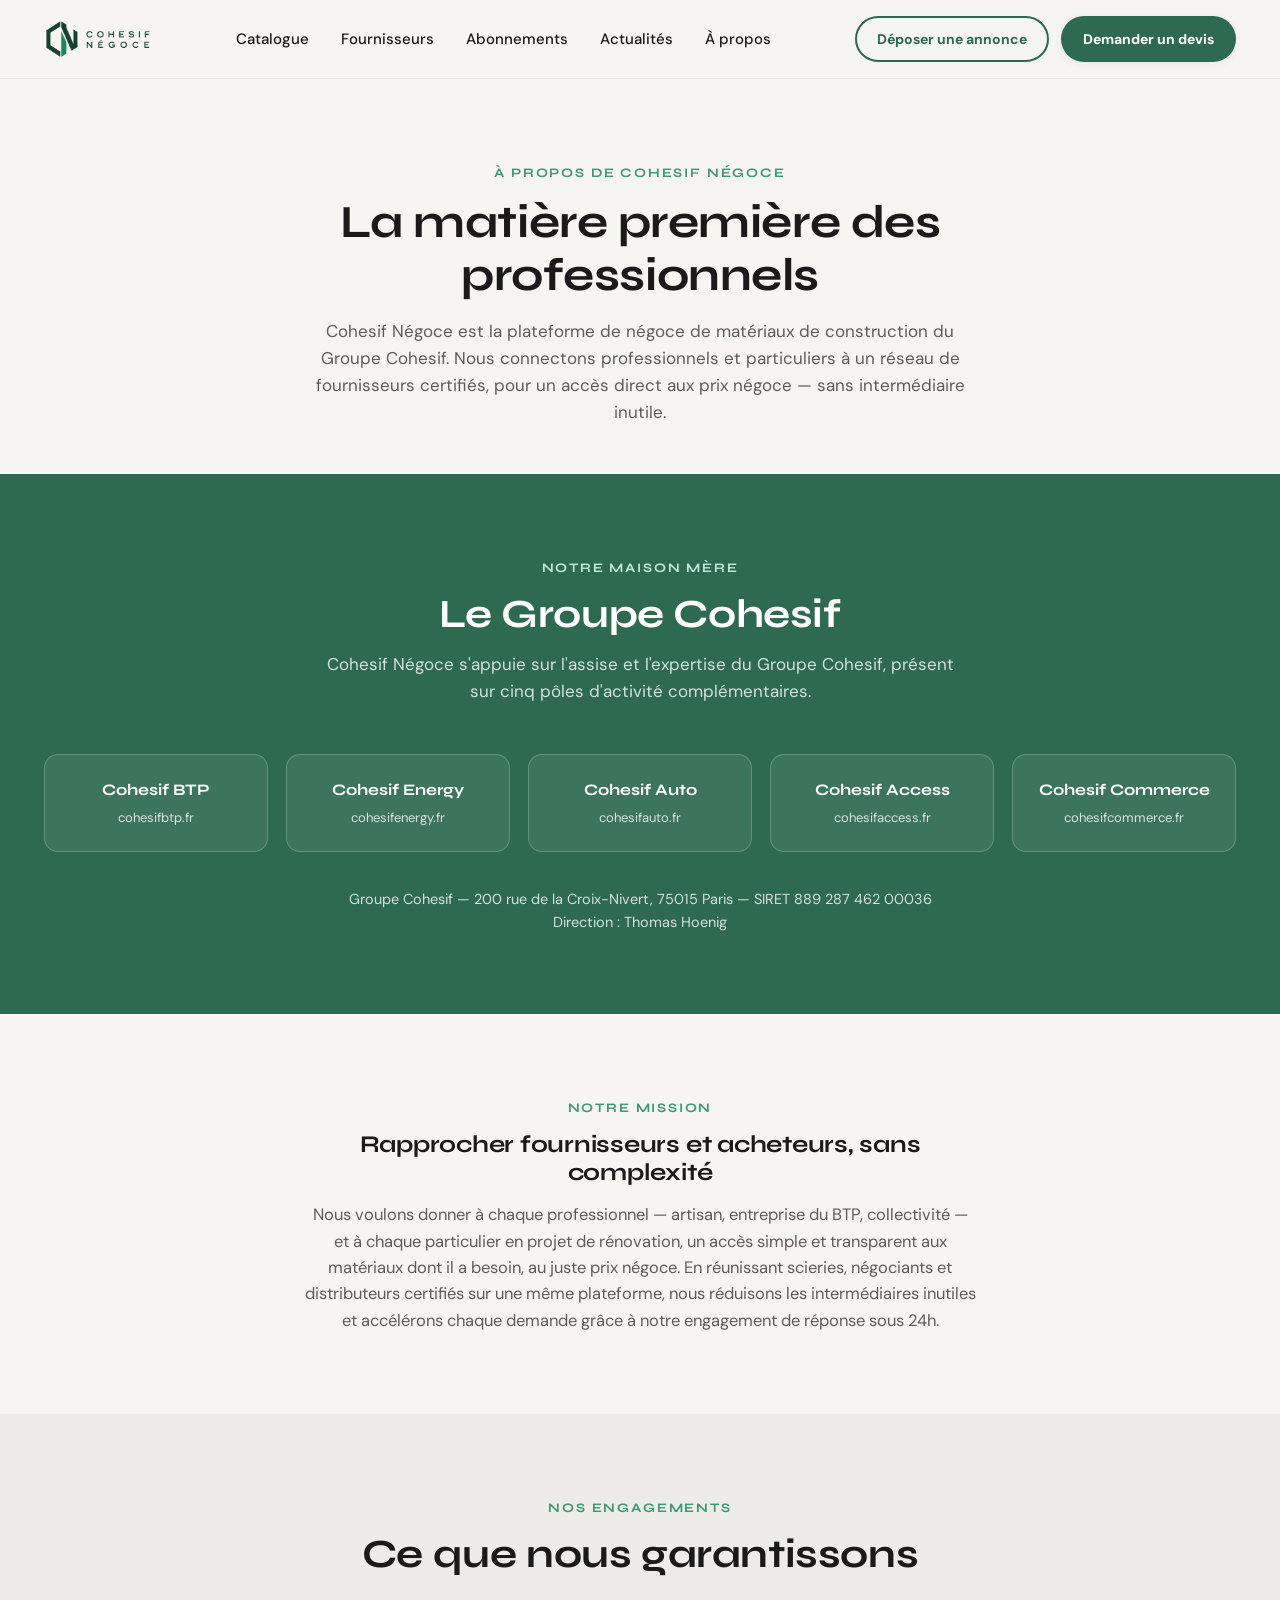
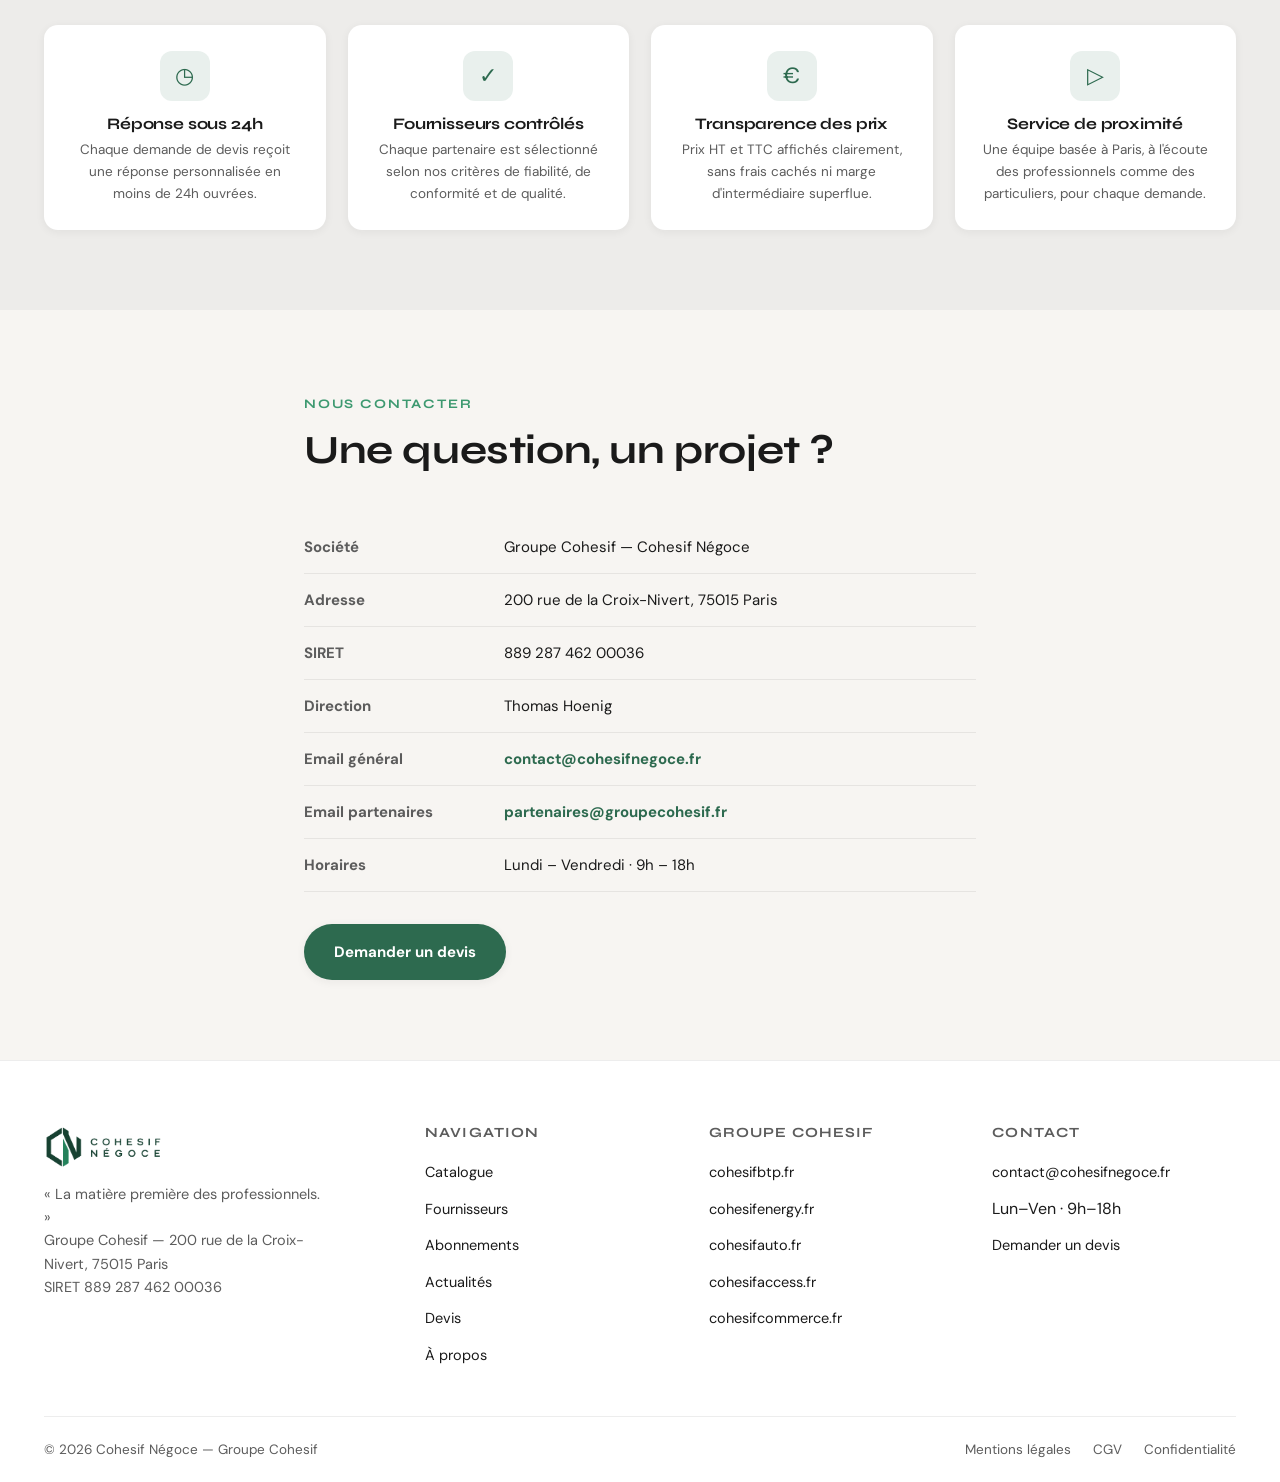
==== commit a03bb521: "Intègre le logo officiel et corrige le décalage de la barre de filtres mobile - Remplace le logo pla" ====
--- a/a-propos.html
+++ b/a-propos.html
@@ -5,6 +5,7 @@
 <meta name="viewport" content="width=device-width, initial-scale=1.0">
 <title>À propos — Cohesif Négoce</title>
 <meta name="description" content="Cohesif Négoce, plateforme de négoce de matériaux du Groupe Cohesif. Notre mission, nos engagements et nos coordonnées.">
+<link rel="icon" type="image/png" href="img/logo-mark-cohesif-negoce.png">
 <link rel="stylesheet" href="css/style.css">
 </head>
 <body>
@@ -12,7 +13,7 @@
 <!-- ===== Navbar ===== -->
 <header class="navbar">
   <div class="container">
-    <a href="index.html" class="logo"><span class="logo-mark">CN</span> Cohesif Négoce</a>
+    <a href="index.html" class="logo"><img src="img/logo-cohesif-negoce.png" alt="Cohesif Négoce — La matière première des professionnels"></a>
     <nav class="nav-links">
       <a href="catalogue.html">Catalogue</a>
       <a href="fournisseurs.html">Fournisseurs</a>
@@ -153,7 +154,7 @@
   <div class="container">
     <div class="footer-grid">
       <div class="footer-about">
-        <a href="index.html" class="logo"><span class="logo-mark">CN</span> Cohesif Négoce</a>
+        <a href="index.html" class="logo"><img src="img/logo-cohesif-negoce.png" alt="Cohesif Négoce — La matière première des professionnels"></a>
         <p>« La matière première des professionnels. »<br>
         Groupe Cohesif — 200 rue de la Croix-Nivert, 75015 Paris<br>
         SIRET 889 287 462 00036</p>
--- a/css/style.css
+++ b/css/style.css
@@ -140,22 +140,14 @@
   gap: 24px;
 }
 .logo{
-  font-family: var(--font-title);
-  font-weight: 800;
-  font-size: 22px;
-  color: var(--green);
-  letter-spacing: -.02em;
   display:flex;
   align-items:center;
   gap:10px;
 }
-.logo .logo-mark{
-  width: 36px; height: 36px;
-  border-radius: 9px;
-  background: linear-gradient(145deg, var(--green), var(--green-bright));
-  display:flex; align-items:center; justify-content:center;
-  color:#fff; font-size:16px; font-weight:800;
-  box-shadow: var(--shadow-sm);
+.logo img{
+  display:block;
+  height: 40px;
+  width: auto;
 }
 .nav-links{
   display:flex;
@@ -607,6 +599,7 @@
 .footer-grid ul a:hover{ color: var(--green); }
 .footer-about p{ color: var(--text-secondary); font-size: 14.5px; margin: 14px 0; max-width: 280px; }
 .footer-about .logo{ margin-bottom: 6px; }
+.footer-about .logo img{ height: 44px; }
 .footer-bottom{
   border-top: 1px solid rgba(26,26,26,.08);
   padding: 22px 0;
@@ -1285,6 +1278,8 @@
   .nav-actions{ display:none; }
   .burger{ display:flex; }
   .navbar .container{ height: 68px; }
+  .filters-bar{ top: 68px; }
+  .navbar .logo img{ height: 32px; }
 
   .grid-3, .grid-2, .pricing-grid, .reassurance, .arguments-grid, .stats-grid,
   .catalogue-grid, .engagement-grid, .field-row, .quote-express form{ grid-template-columns: 1fr; }
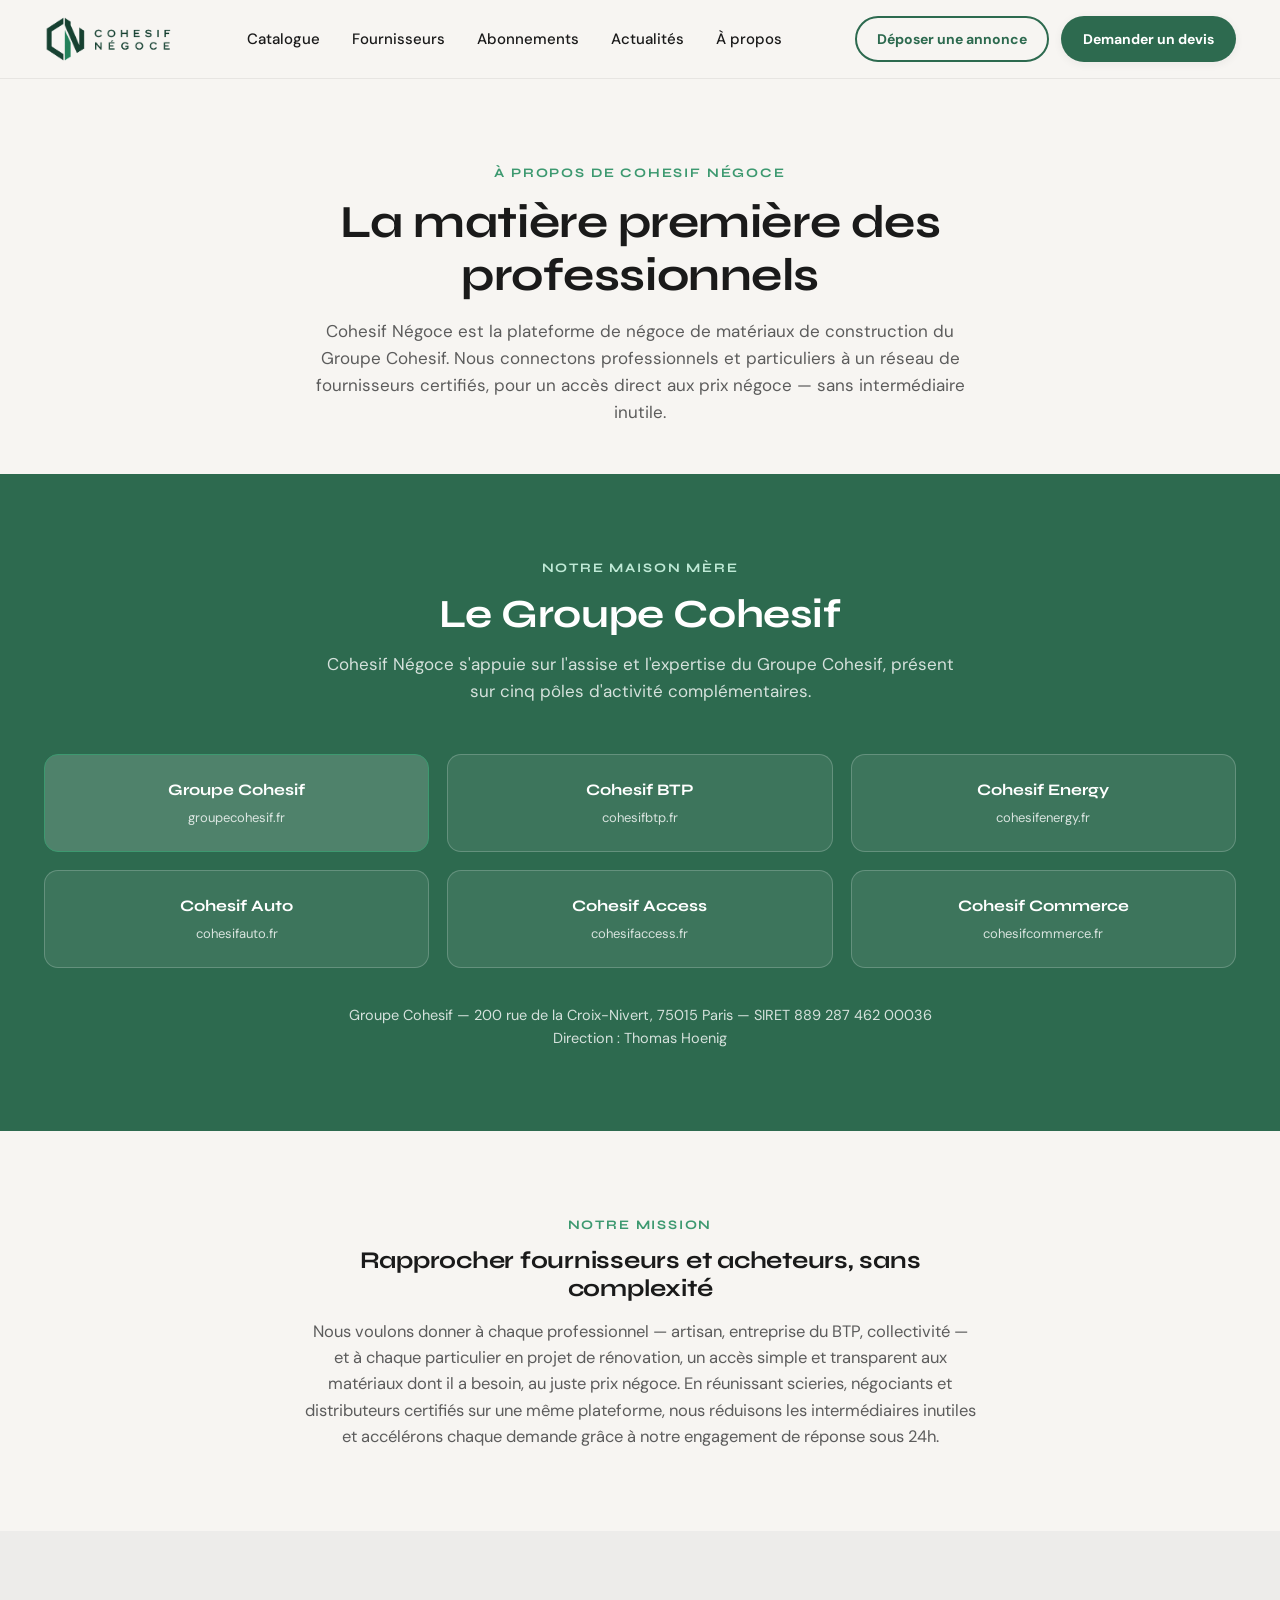
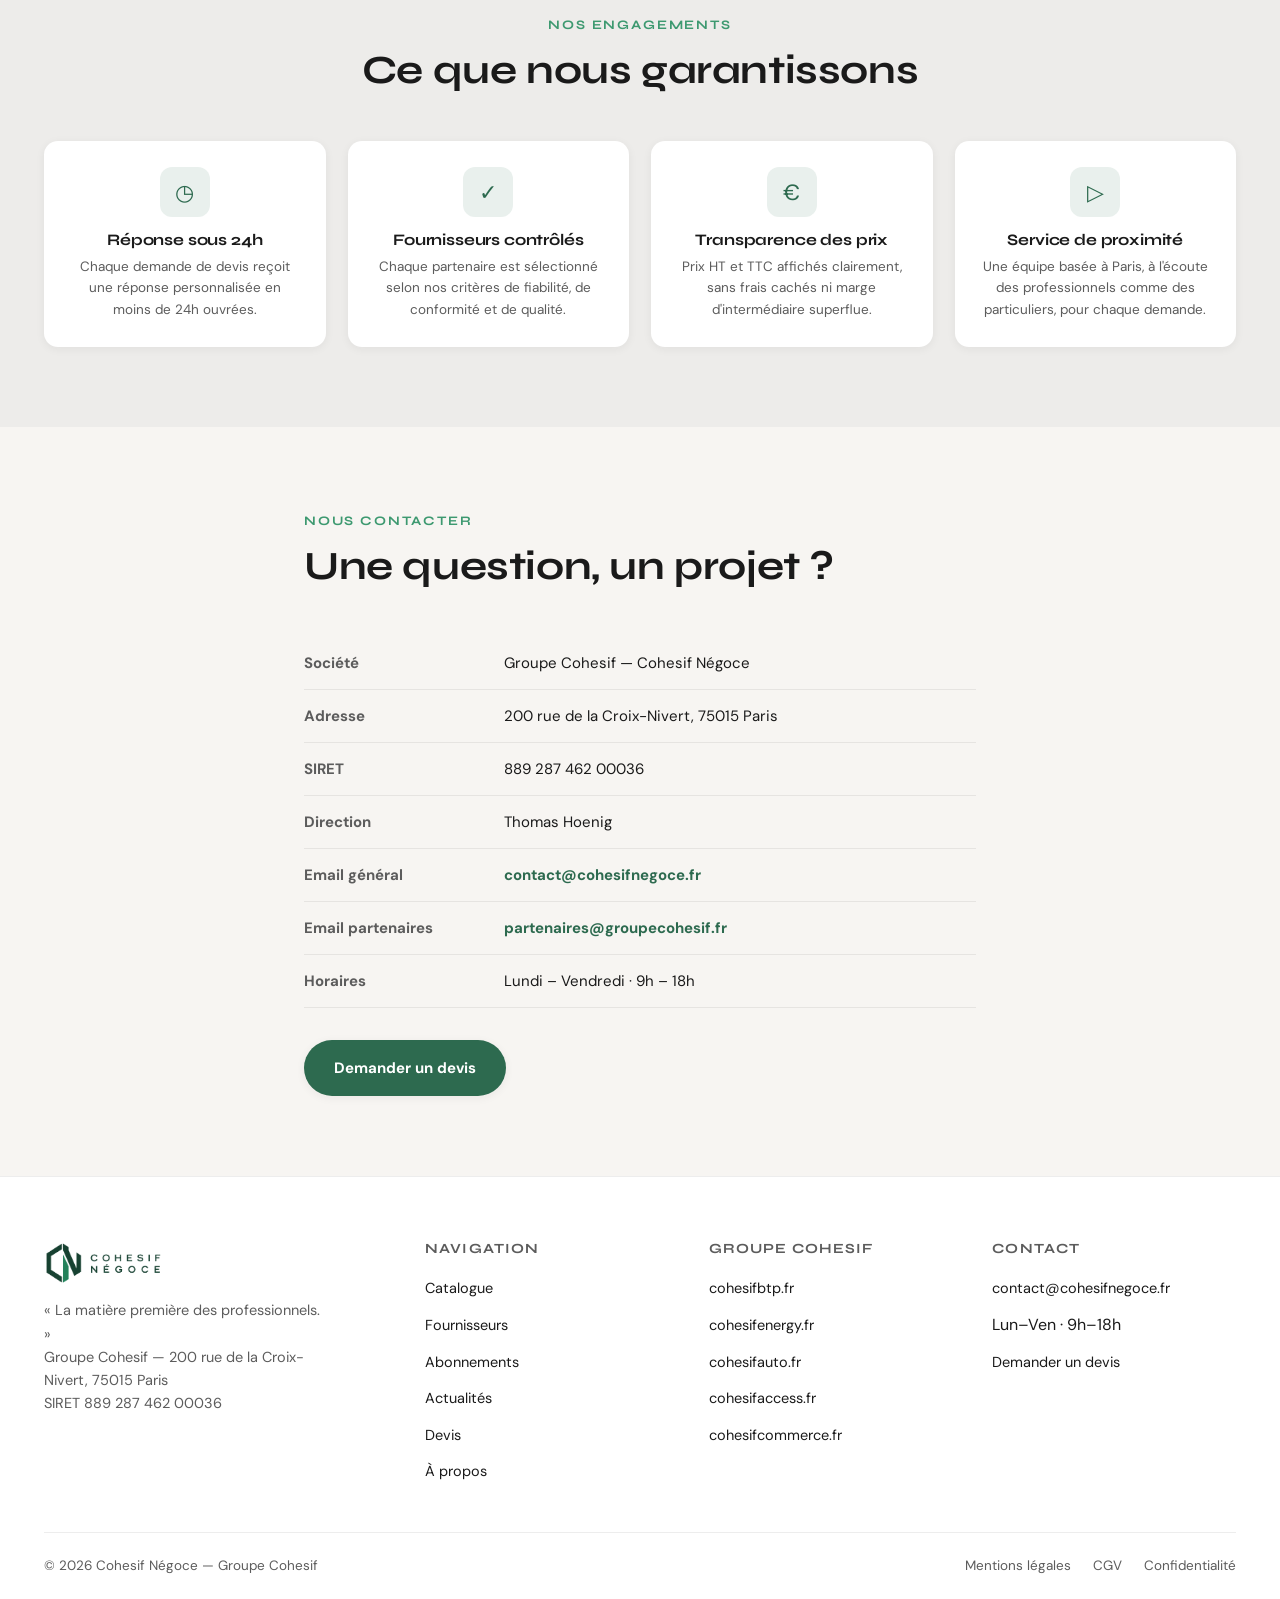
==== commit 070084eb: "Ajoute la maison mère Groupe Cohesif (groupecohesif.fr) à la section dédiée La section « Notre maiso" ====
--- a/a-propos.html
+++ b/a-propos.html
@@ -58,6 +58,10 @@
       <p>Cohesif Négoce s'appuie sur l'assise et l'expertise du Groupe Cohesif, présent sur cinq pôles d'activité complémentaires.</p>
     </div>
     <div class="poles-grid">
+      <a class="pole-card pole-card--parent" href="https://groupecohesif.fr" target="_blank" rel="noopener">
+        <div class="pole-name">Groupe Cohesif</div>
+        <div class="pole-domain">groupecohesif.fr</div>
+      </a>
       <a class="pole-card" href="https://cohesifbtp.fr" target="_blank" rel="noopener">
         <div class="pole-name">Cohesif BTP</div>
         <div class="pole-domain">cohesifbtp.fr</div>
--- a/css/style.css
+++ b/css/style.css
@@ -40,6 +40,25 @@
 
 a{ color: inherit; text-decoration:none; }
 
+/* Visible keyboard focus across all interactive elements */
+a:focus-visible,
+button:focus-visible,
+input:focus-visible,
+select:focus-visible,
+textarea:focus-visible,
+[tabindex]:focus-visible{
+  outline: 2px solid var(--green-bright);
+  outline-offset: 3px;
+  border-radius: 4px;
+}
+.btn:focus-visible{ border-radius: 999px; }
+.featured-article:focus-within,
+.article-card:focus-within{
+  outline: 2px solid var(--green-bright);
+  outline-offset: 2px;
+  border-radius: var(--radius);
+}
+
 ul{ list-style:none; }
 
 h1,h2,h3,h4{
@@ -146,7 +165,7 @@
 }
 .logo img{
   display:block;
-  height: 40px;
+  height: 48px;
   width: auto;
 }
 .nav-links{
@@ -291,7 +310,28 @@
   box-shadow: var(--shadow-lg);
   aspect-ratio: 4/3.6;
 }
-.hero-media img{ width:100%; height:100%; object-fit:cover; }
+.hero-visual{ position:relative; width:100%; height:100%; }
+.hv-mosaic{
+  display:grid;
+  grid-template-columns: repeat(3, 1fr);
+  grid-template-rows: repeat(2, 1fr);
+  width:100%; height:100%;
+  gap: 2px;
+}
+.hv-center{
+  position:absolute; top:50%; left:50%; transform:translate(-50%,-50%);
+  width: min(72%, 270px);
+  background: rgba(255,255,255,.94);
+  backdrop-filter: blur(8px);
+  border-radius: 18px;
+  padding: 26px 28px;
+  box-shadow: var(--shadow-md);
+  text-align:center;
+  display:flex; flex-direction:column; align-items:center; gap: 6px;
+}
+.hv-mark{ height: 32px; width:auto; margin-bottom: 4px; }
+.hv-center strong{ font-family: var(--font-title); font-weight:800; font-size: 21px; color: var(--text); letter-spacing:-0.01em; }
+.hv-center span{ font-size: 12.5px; line-height:1.5; color: var(--text-secondary); }
 .hero-badge{
   position:absolute;
   left: -18px; bottom: 28px;
@@ -340,6 +380,11 @@
 .grid-3{
   display:grid;
   grid-template-columns: repeat(3, 1fr);
+  gap: 28px;
+}
+.grid-4{
+  display:grid;
+  grid-template-columns: repeat(4, 1fr);
   gap: 28px;
 }
 .grid-2{
@@ -401,8 +446,104 @@
   overflow:hidden;
   background: var(--bg-secondary);
 }
-.product-card .pc-media img{ width:100%; height:100%; object-fit:cover; transition: transform .35s ease; }
-.product-card:hover .pc-media img{ transform: scale(1.05); }
+.product-card:hover .pc-media .visual-tile{ transform: scale(1.05); }
+
+/* ============ Visual tiles (branded product/article visuals) ============ */
+/* Cohesive technical-illustration system used in place of stock photography:
+   each category gets a distinct gradient + glyph, drawn from the brand palette. */
+.visual-tile{
+  position:relative;
+  width:100%; height:100%;
+  display:flex; flex-direction:column; justify-content:flex-end;
+  overflow:hidden;
+  color:#fff;
+  transition: transform .35s ease;
+}
+.visual-tile::before{
+  content:"";
+  position:absolute; inset:0;
+  background: var(--vt-grad);
+}
+.visual-tile::after{
+  content:"";
+  position:absolute; inset:0;
+  background-image:
+    repeating-linear-gradient(0deg, rgba(255,255,255,.08) 0 1px, transparent 1px 32px),
+    repeating-linear-gradient(90deg, rgba(255,255,255,.08) 0 1px, transparent 1px 32px);
+}
+.visual-tile .vt-icon{
+  position:absolute; top:50%; left:50%; transform:translate(-50%,-50%);
+  font-size: clamp(36px, 7vw, 84px);
+  line-height:1;
+  opacity:.24;
+  font-family: var(--font-title);
+}
+.visual-tile .vt-meta{
+  position:relative; z-index:1;
+  padding: 16px 18px;
+  display:flex; flex-direction:column; gap:3px;
+}
+.visual-tile .vt-cat{
+  font-family: var(--font-title);
+  font-weight:700;
+  font-size:12.5px;
+  letter-spacing:.05em;
+  text-transform:uppercase;
+}
+.visual-tile .vt-ref{
+  font-size:11.5px;
+  letter-spacing:.05em;
+  opacity:.7;
+  font-variant-numeric: tabular-nums;
+}
+/* Product-family tiles: replaced by hand-drawn material illustrations
+   (real stock photography is rarely a true match for a specific reference,
+   so each family gets an accurate technical illustration of its actual
+   material — wood grain, copper sheen, plasterboard layering, etc.) */
+.visual-tile.vt-bois,
+.visual-tile.vt-metaux,
+.visual-tile.vt-cuivre,
+.visual-tile.vt-cloisons,
+.visual-tile.vt-isolants,
+.visual-tile.vt-fixations{
+  background-size: cover;
+  background-position: center;
+}
+.visual-tile.vt-bois{ background-image: url(../img/materials/bois.svg); }
+.visual-tile.vt-metaux{ background-image: url(../img/materials/metaux.svg); }
+.visual-tile.vt-cuivre{ background-image: url(../img/materials/cuivre.svg); }
+.visual-tile.vt-cloisons{ background-image: url(../img/materials/cloisons.svg); }
+.visual-tile.vt-isolants{ background-image: url(../img/materials/isolants.svg); }
+.visual-tile.vt-fixations{ background-image: url(../img/materials/fixations.svg); }
+
+.visual-tile.vt-bois::before,
+.visual-tile.vt-metaux::before,
+.visual-tile.vt-cuivre::before,
+.visual-tile.vt-cloisons::before,
+.visual-tile.vt-isolants::before,
+.visual-tile.vt-fixations::before{
+  background: linear-gradient(0deg, rgba(18,22,18,.66) 0%, rgba(18,22,18,0) 50%);
+}
+.visual-tile.vt-bois::after,
+.visual-tile.vt-metaux::after,
+.visual-tile.vt-cuivre::after,
+.visual-tile.vt-cloisons::after,
+.visual-tile.vt-isolants::after,
+.visual-tile.vt-fixations::after,
+.visual-tile.vt-bois .vt-icon,
+.visual-tile.vt-metaux .vt-icon,
+.visual-tile.vt-cuivre .vt-icon,
+.visual-tile.vt-cloisons .vt-icon,
+.visual-tile.vt-isolants .vt-icon,
+.visual-tile.vt-fixations .vt-icon{
+  display:none;
+}
+
+.visual-tile.vt-marches{ --vt-grad: linear-gradient(155deg, #4faf80 0%, #2D6A4F 100%); }
+.visual-tile.vt-conseils{ --vt-grad: linear-gradient(155deg, #d2a35a 0%, #a8721f 100%); }
+.visual-tile.vt-btp{ --vt-grad: linear-gradient(155deg, #7d99ad 0%, #46637A 100%); }
+.visual-tile.vt-cohesif{ --vt-grad: linear-gradient(155deg, #3c4b45 0%, #1f2b26 100%); }
+
 .badge{
   display:inline-flex;
   align-items:center;
@@ -703,11 +844,13 @@
   font-size: 14.5px;
 }
 .sticky-mobile-bar .count-pill{
+  display:inline-block;
   background: rgba(255,255,255,.22);
   border-radius: 999px;
   padding: 3px 10px;
   font-size: 12.5px;
-  margin-left: 8px;
+  white-space: nowrap;
+  margin: 0 6px;
 }
 
 /* ============ Reassurance band ============ */
@@ -750,21 +893,11 @@
   aspect-ratio: 4/3.4;
   box-shadow: var(--shadow-sm);
   background: var(--bg-secondary);
-  margin-bottom: 14px;
-}
-.pd-main img{ width:100%; height:100%; object-fit:cover; }
-.pd-thumbs{ display:flex; gap: 12px; }
-.pd-thumbs button{
-  border: 2px solid transparent;
-  border-radius: 10px;
-  overflow:hidden;
-  width: 84px; height: 64px;
-  padding:0;
-  cursor:pointer;
-  background: var(--bg-secondary);
-}
-.pd-thumbs button.active{ border-color: var(--green-bright); }
-.pd-thumbs img{ width:100%; height:100%; object-fit:cover; }
+}
+.pd-gallery .pd-main .vt-icon{ font-size: clamp(64px, 11vw, 130px); }
+.pd-gallery .pd-main .vt-cat{ font-size: 14px; }
+.pd-gallery .pd-main .vt-ref{ font-size: 13px; }
+.pd-gallery .pd-main .vt-meta{ padding: 22px 26px; }
 
 .pd-info h1{ font-size: clamp(26px,3.6vw,34px); margin: 10px 0 6px; }
 .pd-ref{ color: var(--text-secondary); font-size: 14px; margin-bottom: 18px; }
@@ -1034,17 +1167,18 @@
 .actu-filters button.active{ background: var(--green); color:#fff; border-color: var(--green); }
 
 .featured-article{
+  background: #fff;
+  border-radius: var(--radius);
+  overflow:hidden;
+  box-shadow: var(--shadow-sm);
+  margin-bottom: 48px;
+}
+.fa-link{
   display:grid;
   grid-template-columns: 1.1fr 1fr;
   gap: 36px;
-  background: #fff;
-  border-radius: var(--radius);
-  overflow:hidden;
-  box-shadow: var(--shadow-sm);
-  margin-bottom: 48px;
-}
-.featured-article .fa-media{ background: var(--bg-secondary); aspect-ratio: 16/11; }
-.featured-article .fa-media img{ width:100%; height:100%; object-fit:cover; }
+}
+.featured-article .fa-media{ background: var(--bg-secondary); aspect-ratio: 16/11; overflow:hidden; border-radius: var(--radius); }
 .featured-article .fa-body{ padding: 36px 36px 36px 0; display:flex; flex-direction:column; justify-content:center; gap: 12px; }
 .fa-meta{ display:flex; gap: 14px; font-size: 13px; color: var(--text-secondary); }
 .featured-article h2{ font-size: clamp(22px,3.4vw,30px); }
@@ -1056,15 +1190,33 @@
   overflow:hidden;
   box-shadow: var(--shadow-sm);
   transition: transform .2s ease, box-shadow .2s ease;
-  display:flex;
-  flex-direction:column;
-}
+}
+.ac-link{ display:flex; flex-direction:column; height:100%; }
 .article-card:hover{ transform: translateY(-5px); box-shadow: var(--shadow-md); }
-.article-card .ac-media{ aspect-ratio: 16/10; background: var(--bg-secondary); }
-.article-card .ac-media img{ width:100%; height:100%; object-fit:cover; }
+.article-card .ac-media{ aspect-ratio: 16/10; background: var(--bg-secondary); overflow:hidden; }
 .article-card .ac-body{ padding: 22px; display:flex; flex-direction:column; gap: 10px; flex:1; }
 .article-card h3{ font-size: 17px; }
 .article-card p{ color: var(--text-secondary); font-size: 14px; }
+
+.fa-link, .ac-link{ color:inherit; text-decoration:none; }
+.fa-link:hover h2, .ac-link:hover h3{ color: var(--green); }
+.featured-article h2, .article-card h3{ transition: color .15s ease; }
+
+/* ---------- Article detail ---------- */
+.article-detail{ max-width: 760px; margin: 0 auto; }
+.article-detail > .cat-pill{ margin-bottom: 14px; }
+.article-detail h1{ font-size: clamp(28px, 4.4vw, 40px); line-height:1.18; margin-bottom: 14px; }
+.article-visual{ aspect-ratio: 16/9; border-radius: var(--radius); overflow:hidden; box-shadow: var(--shadow-sm); margin: 28px 0 8px; }
+.article-body{ margin-top: 28px; display:flex; flex-direction:column; gap: 20px; }
+.article-body p{ font-size: 16.5px; line-height:1.75; color: var(--text-secondary); }
+.article-body h2{ font-size: clamp(20px, 2.6vw, 24px); margin-top: 6px; }
+.article-cta{
+  display:flex; align-items:center; justify-content:space-between; gap: 24px;
+  margin-top: 44px; padding: 26px 30px; border-radius: var(--radius);
+  background: var(--bg-secondary);
+}
+.article-cta strong{ display:block; font-size: 16px; margin-bottom: 4px; }
+.article-cta span{ color: var(--text-secondary); font-size: 14px; }
 .cat-pill{
   align-self:flex-start;
   font-size: 12px;
@@ -1096,7 +1248,18 @@
 .newsletter-block h3{ font-size: 22px; margin-bottom: 8px; }
 .newsletter-block p{ color: var(--text-secondary); margin-bottom: 22px; font-size: 14.5px; }
 .newsletter-form{ display:flex; gap: 12px; max-width: 460px; margin: 0 auto; }
-.newsletter-form input{ flex:1; }
+.newsletter-form input{
+  flex:1;
+  font-family: var(--font-body);
+  font-size: 15px;
+  padding: 14px 20px;
+  border-radius: 999px;
+  border: 1px solid rgba(26,26,26,.16);
+  background: #fff;
+  color: var(--text);
+  min-width: 0;
+}
+.newsletter-form input:focus{ outline: 2px solid var(--green-bright); outline-offset: 1px; }
 .newsletter-rgpd{ font-size: 12.5px; color: var(--text-secondary); margin-top: 14px; }
 
 /* ============ Steps (fournisseurs) ============ */
@@ -1195,7 +1358,7 @@
 /* Pôles cards (a-propos) */
 .poles-grid{
   display:grid;
-  grid-template-columns: repeat(5, 1fr);
+  grid-template-columns: repeat(3, 1fr);
   gap: 18px;
 }
 .pole-card{
@@ -1207,6 +1370,8 @@
   transition: transform .2s ease, background .2s ease;
 }
 .pole-card:hover{ transform: translateY(-5px); background: rgba(255,255,255,.16); }
+.pole-card--parent{ background: rgba(255,255,255,.16); border-color: var(--green-bright); }
+.pole-card--parent:hover{ background: rgba(255,255,255,.22); }
 .pole-card .pole-name{ font-family: var(--font-title); font-weight:700; font-size:16px; margin-bottom: 6px; }
 .pole-card .pole-domain{ font-size: 13px; opacity: .8; }
 
@@ -1253,7 +1418,7 @@
 
 /* ============ Responsive ============ */
 @media (max-width: 1080px){
-  .grid-3, .pricing-grid, .reassurance, .arguments-grid, .engagement-grid{ grid-template-columns: repeat(2, 1fr); }
+  .grid-3, .grid-4, .pricing-grid, .reassurance, .arguments-grid, .engagement-grid{ grid-template-columns: repeat(2, 1fr); }
   .stats-grid{ grid-template-columns: repeat(2,1fr); gap: 36px; }
   .catalogue-grid{ grid-template-columns: repeat(2,1fr); }
   .footer-grid{ grid-template-columns: 1fr 1fr; }
@@ -1279,9 +1444,9 @@
   .burger{ display:flex; }
   .navbar .container{ height: 68px; }
   .filters-bar{ top: 68px; }
-  .navbar .logo img{ height: 32px; }
-
-  .grid-3, .grid-2, .pricing-grid, .reassurance, .arguments-grid, .stats-grid,
+  .navbar .logo img{ height: 38px; }
+
+  .grid-3, .grid-4, .grid-2, .pricing-grid, .reassurance, .arguments-grid, .stats-grid,
   .catalogue-grid, .engagement-grid, .field-row, .quote-express form{ grid-template-columns: 1fr; }
   .footer-grid{ grid-template-columns: 1fr; gap: 30px; }
   .poles-grid{ grid-template-columns: repeat(2,1fr); }
@@ -1295,13 +1460,19 @@
   .sticky-mobile-bar{ display:flex; }
   body{ padding-bottom: 78px; }
 
-  .filters-row{ flex-direction:column; align-items:stretch; }
+  .filters-bar .container{ display:flex; flex-direction:column; align-items:stretch; }
+  .filters-toggle{ display:inline-flex; align-self:flex-start; }
+  .filters-row{ display:none; flex-direction:column; align-items:stretch; margin-top: 14px; }
+  .filters-row.open{ display:flex; }
   .filters-row select, .filters-row input{ width:100%; }
 
   .hero{ padding: 40px 0 64px; }
   .hero-badge{ left: 12px; bottom: 16px; max-width: 200px; padding: 12px 16px; font-size:13px; }
 
   .featured-article .fa-body{ padding: 24px; }
+
+  .article-cta{ flex-direction:column; align-items:flex-start; padding: 22px; }
+  .article-cta .btn{ width:100%; text-align:center; }
 
   table.compare td:first-child, table.compare th:first-child{ position: static; }
 }
@@ -1316,5 +1487,6 @@
   .pricing-grid .btn, .price-card .btn{ width:100%; }
   .devis-form-card{ padding: 22px; }
   .newsletter-form{ flex-direction:column; }
+  .newsletter-form input{ width:100%; }
   .toggle-pair{ flex-direction:column; }
 }
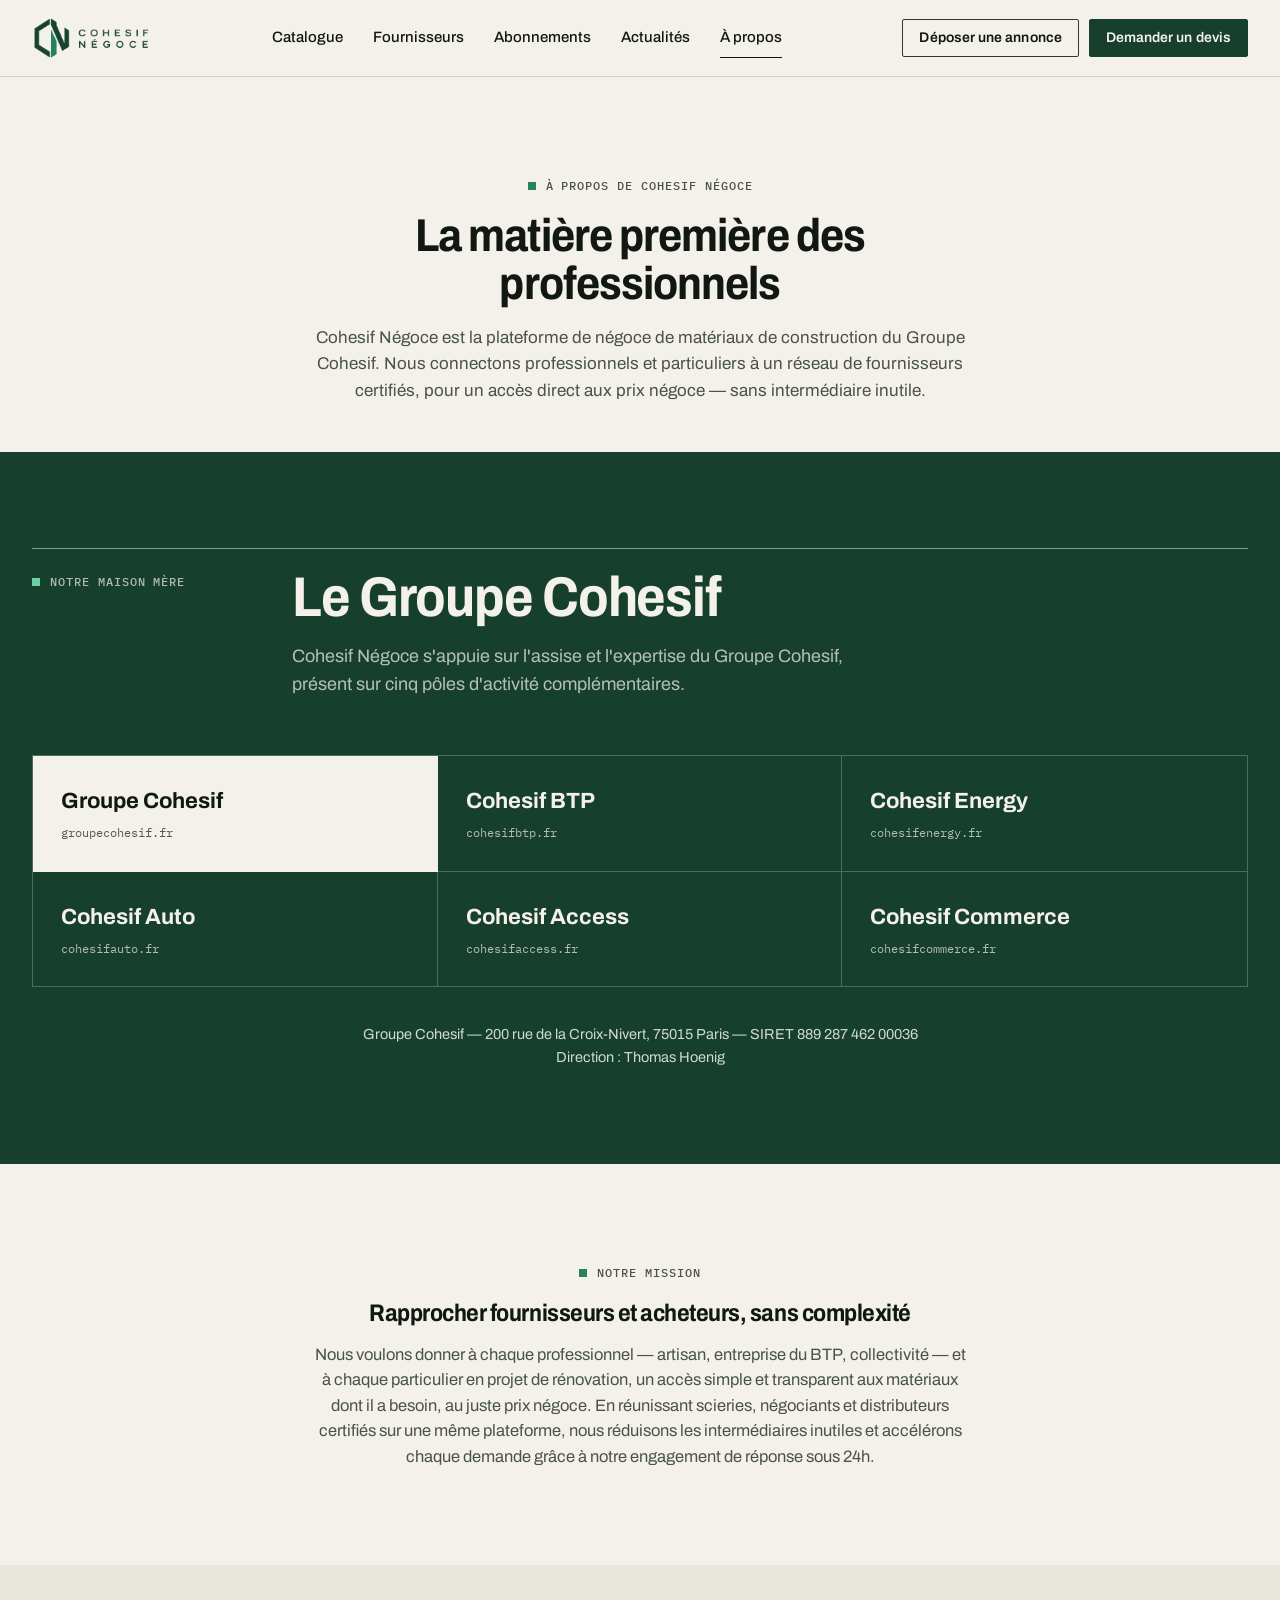
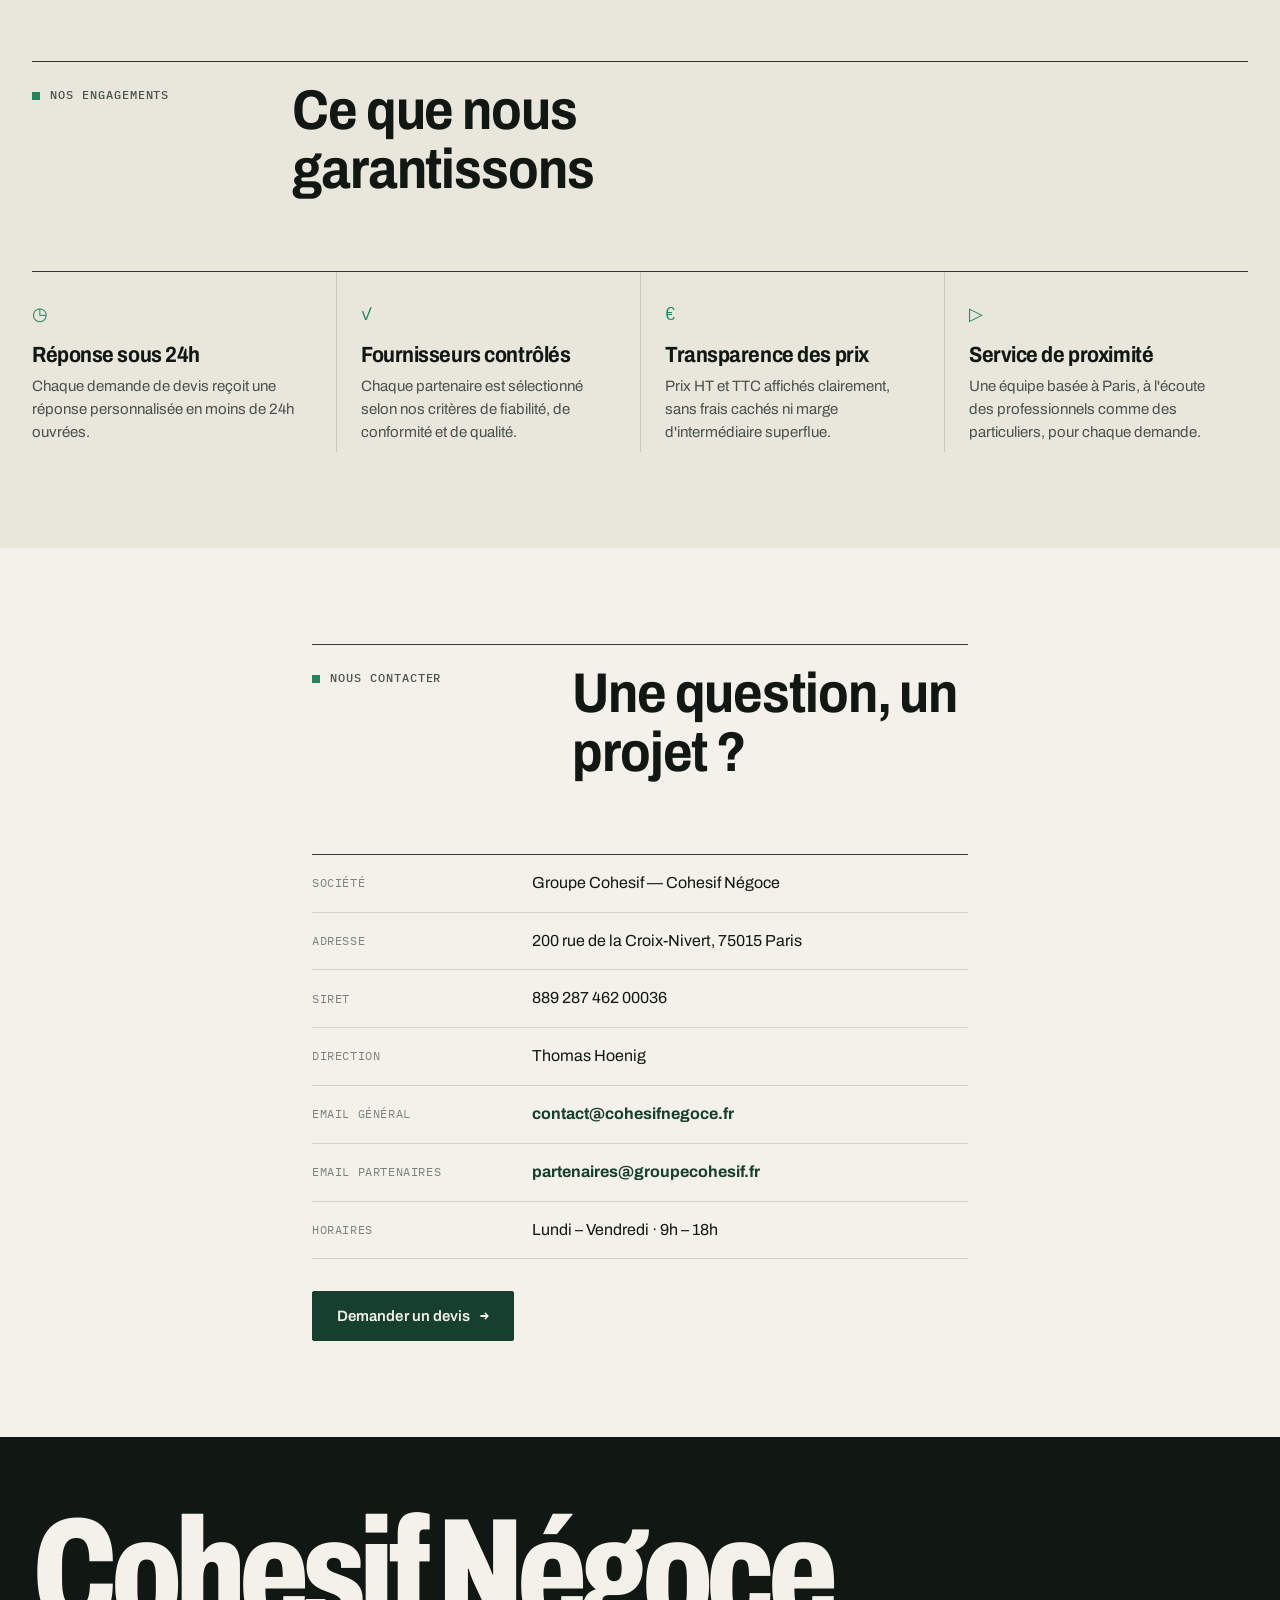
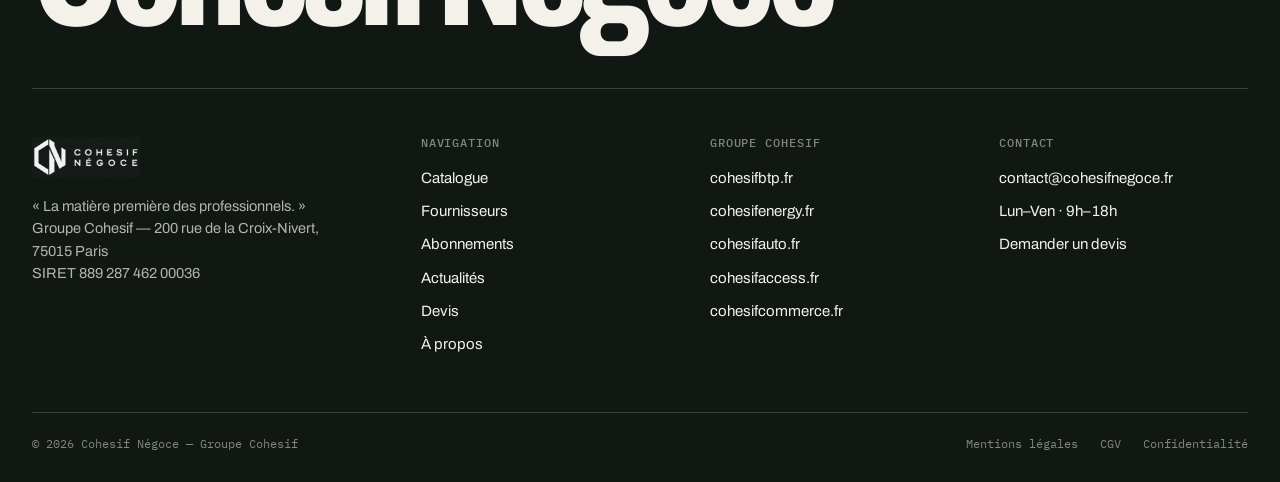
==== commit dcb158ae: "Refonte visuelle complète du site Nouveau système graphique (Archivo + IBM Plex Mono, angles nets, f" ====
--- a/a-propos.html
+++ b/a-propos.html
@@ -7,6 +7,22 @@
 <meta name="description" content="Cohesif Négoce, plateforme de négoce de matériaux du Groupe Cohesif. Notre mission, nos engagements et nos coordonnées.">
 <link rel="icon" type="image/png" href="img/logo-mark-cohesif-negoce.png">
 <link rel="stylesheet" href="css/style.css">
+<meta name="keywords" content="a propos Cohesif Negoce, Groupe Cohesif, negoce materiaux Paris, entreprise negoce BTP, mission Cohesif">
+<meta name="robots" content="index, follow">
+<meta name="author" content="Cohesif Negoce — Groupe Cohesif">
+<meta name="theme-color" content="#1A1A2E">
+<link rel="canonical" href="https://cohesifnegoce.fr/a-propos.html">
+<meta property="og:title" content="A propos — Cohesif Negoce">
+<meta property="og:description" content="Decouvrez Cohesif Negoce, plateforme de negoce de materiaux du Groupe Cohesif. Notre mission, nos engagements et nos coordonnees.">
+<meta property="og:url" content="https://cohesifnegoce.fr/a-propos.html">
+<meta property="og:type" content="website">
+<meta property="og:image" content="https://cohesifnegoce.fr/img/logo-cohesif-negoce.png">
+<meta property="og:site_name" content="Cohesif Negoce">
+<meta property="og:locale" content="fr_FR">
+<meta name="twitter:card" content="summary_large_image">
+<meta name="twitter:title" content="A propos — Cohesif Negoce">
+<meta name="twitter:description" content="Decouvrez Cohesif Negoce, plateforme de negoce de materiaux du Groupe Cohesif. Notre mission, nos engagements et nos coordonnees.">
+<meta name="twitter:image" content="https://cohesifnegoce.fr/img/logo-cohesif-negoce.png">
 </head>
 <body>
 
@@ -14,7 +30,7 @@
 <header class="navbar">
   <div class="container">
     <a href="index.html" class="logo"><img src="img/logo-cohesif-negoce.png" alt="Cohesif Négoce — La matière première des professionnels"></a>
-    <nav class="nav-links">
+    <nav class="nav-links" aria-label="Navigation principale">
       <a href="catalogue.html">Catalogue</a>
       <a href="fournisseurs.html">Fournisseurs</a>
       <a href="abonnements.html">Abonnements</a>
@@ -27,7 +43,7 @@
     </div>
     <button class="burger" aria-label="Ouvrir le menu"><span></span><span></span><span></span></button>
   </div>
-  <div class="mobile-menu">
+  <div class="mobile-menu" role="navigation" aria-label="Menu mobile">
     <a href="catalogue.html">Catalogue</a>
     <a href="fournisseurs.html">Fournisseurs</a>
     <a href="abonnements.html">Abonnements</a>
@@ -156,9 +172,10 @@
 <!-- ===== Footer ===== -->
 <footer>
   <div class="container">
+    <div class="footer-wordmark" aria-hidden="true">Cohesif Négoce</div>
     <div class="footer-grid">
       <div class="footer-about">
-        <a href="index.html" class="logo"><img src="img/logo-cohesif-negoce.png" alt="Cohesif Négoce — La matière première des professionnels"></a>
+        <a href="index.html" class="logo"><img src="img/logo-cohesif-negoce.png" loading="lazy" alt="Cohesif Négoce — La matière première des professionnels"></a>
         <p>« La matière première des professionnels. »<br>
         Groupe Cohesif — 200 rue de la Croix-Nivert, 75015 Paris<br>
         SIRET 889 287 462 00036</p>
@@ -205,7 +222,10 @@
 </footer>
 
 <div class="sticky-mobile-bar">
-  <span>Demander un devis — Réponse 24h</span>
+  <span class="smb-text">
+    <span class="smb-dot"></span>
+    <span class="smb-copy"><strong>Demander un devis</strong><span class="smb-sub">Réponse garantie sous 24h</span></span>
+  </span>
   <a href="devis.html" class="btn btn-white btn-sm">Démarrer</a>
 </div>
 
--- a/css/style.css
+++ b/css/style.css
@@ -1,1492 +1,995 @@
 /* ============================================================
-   Cohesif Négoce — Industrial Luxury (clair)
+   Cohesif Négoce — design system
+   Direction : fiche technique / comptoir de négoce.
+   Angles nets, filets fins, données en chasse fixe.
    ============================================================ */
 
-@import url('https://fonts.googleapis.com/css2?family=Syne:wght@600;700;800&family=DM+Sans:wght@400;500;700&display=swap');
+@import url('https://fonts.googleapis.com/css2?family=Archivo:wdth,wght@62..125,400..900&family=IBM+Plex+Mono:wght@400;500;600&display=swap');
 
 :root{
-  --bg: #F7F5F2;
-  --bg-secondary: #EDECEA;
-  --green: #2D6A4F;
-  --green-bright: #3D9970;
-  --red: #C0392B;
-  --text: #1A1A1A;
-  --text-secondary: #5C5C5C;
-  --blue-slate: #46637A;
-  --ochre: #B7791F;
-  --radius: 14px;
-  --shadow-sm: 0 2px 10px rgba(26,26,26,.06);
-  --shadow-md: 0 12px 32px rgba(26,26,26,.10);
-  --shadow-lg: 0 20px 48px rgba(26,26,26,.14);
-  --container: 1240px;
-  --font-title: 'Syne', sans-serif;
-  --font-body: 'DM Sans', sans-serif;
+  --paper: #F3F1EA;
+  --paper-2: #E9E6DC;
+  --white: #FBFAF6;
+  --ink: #111814;
+  --ink-2: #4A524C;
+  --ink-3: #7C837D;
+  --line: rgba(17,24,20,.14);
+  --line-strong: rgba(17,24,20,.85);
+  --forest: #173F2E;
+  --forest-2: #0E2A1E;
+  --signal: #23855E;
+  --signal-soft: #D5E8DD;
+  --copper: #B4562B;
+
+  /* aliases kept for older inline styles */
+  --bg: var(--paper);
+  --bg-secondary: var(--paper-2);
+  --green: var(--forest);
+  --green-bright: var(--signal);
+  --red: var(--copper);
+  --text: var(--ink);
+  --text-secondary: var(--ink-2);
+  --blue-slate: #3E5A6E;
+  --ochre: #9A6514;
+
+  --radius: 2px;
+  --shadow-sm: none;
+  --shadow-md: 0 1px 0 var(--line);
+  --shadow-lg: 0 24px 60px -24px rgba(17,24,20,.35);
+  --container: 1280px;
+  --font-title: 'Archivo', system-ui, sans-serif;
+  --font-body: 'Archivo', system-ui, sans-serif;
+  --font-mono: 'IBM Plex Mono', ui-monospace, monospace;
 }
 
 *{ margin:0; padding:0; box-sizing:border-box; }
-
 html{ scroll-behavior:smooth; }
-
 body{
   font-family: var(--font-body);
-  background: var(--bg);
-  color: var(--text);
+  font-variation-settings: "wdth" 100;
+  background: var(--paper);
+  color: var(--ink);
   font-size: 16px;
-  line-height: 1.6;
+  line-height: 1.55;
   -webkit-font-smoothing: antialiased;
-}
-
+  text-rendering: optimizeLegibility;
+}
 img{ max-width:100%; display:block; }
-
 a{ color: inherit; text-decoration:none; }
-
-/* Visible keyboard focus across all interactive elements */
-a:focus-visible,
-button:focus-visible,
-input:focus-visible,
-select:focus-visible,
-textarea:focus-visible,
-[tabindex]:focus-visible{
-  outline: 2px solid var(--green-bright);
-  outline-offset: 3px;
-  border-radius: 4px;
-}
-.btn:focus-visible{ border-radius: 999px; }
-.featured-article:focus-within,
-.article-card:focus-within{
-  outline: 2px solid var(--green-bright);
+ul{ list-style:none; }
+::selection{ background: var(--forest); color: var(--paper); }
+
+a:focus-visible, button:focus-visible, input:focus-visible, select:focus-visible,
+textarea:focus-visible, [tabindex]:focus-visible{
+  outline: 2px solid var(--signal);
   outline-offset: 2px;
-  border-radius: var(--radius);
-}
-
-ul{ list-style:none; }
+}
 
 h1,h2,h3,h4{
   font-family: var(--font-title);
   font-weight: 700;
-  line-height: 1.15;
-  letter-spacing: -0.01em;
-}
-
-.container{
-  max-width: var(--container);
-  margin: 0 auto;
-  padding: 0 24px;
-}
-
-section{ padding: 80px 0; }
-
+  line-height: 1.04;
+  letter-spacing: -0.02em;
+  font-variation-settings: "wdth" 88;
+}
+
+.container{ max-width: var(--container); margin: 0 auto; padding: 0 32px; }
+section{ padding: 96px 0; }
+
+.mono{ font-family: var(--font-mono); }
+
+/* ---------- Section heads : left aligned, ruled ---------- */
 .section-head{
-  max-width: 640px;
-  margin: 0 auto 48px;
-  text-align: center;
-}
-.section-head h2{ font-size: clamp(28px, 4vw, 40px); margin-bottom: 14px; }
-.section-head p{ color: var(--text-secondary); font-size: 17px; }
+  display:grid;
+  grid-template-columns: 220px 1fr;
+  column-gap: 40px;
+  align-items:start;
+  border-top: 1px solid var(--line-strong);
+  padding-top: 20px;
+  margin: 0 0 56px;
+  max-width:none;
+  text-align:left;
+}
+.section-head .eyebrow{ grid-column:1; grid-row: 1 / span 3; margin:4px 0 0; }
+.section-head h2, .section-head h1{ grid-column:2; font-size: clamp(32px, 4.4vw, 56px); margin-bottom: 16px; max-width: 18ch; }
+.section-head p{ grid-column:2; color: var(--ink-2); font-size: 18px; max-width: 58ch; }
+.section-head > div{ grid-column:2; }
 
 .eyebrow{
-  display:inline-block;
-  font-family: var(--font-title);
-  font-weight: 700;
-  font-size: 13px;
-  letter-spacing: .14em;
+  display:inline-flex;
+  align-items:center;
+  gap:10px;
+  font-family: var(--font-mono);
+  font-weight: 500;
+  font-size: 12px;
+  letter-spacing: .08em;
   text-transform: uppercase;
-  color: var(--green-bright);
-  margin-bottom: 12px;
-}
-
-/* ============ Buttons ============ */
+  color: var(--ink-2) !important;
+  margin-bottom: 18px;
+}
+.eyebrow::before{
+  content:"";
+  width:8px; height:8px;
+  background: var(--signal);
+  flex-shrink:0;
+}
+
+/* ---------- Buttons ---------- */
 .btn{
   display:inline-flex;
   align-items:center;
   justify-content:center;
-  gap:8px;
+  gap:10px;
   font-family: var(--font-body);
-  font-weight: 700;
+  font-weight: 600;
   font-size: 15px;
-  padding: 14px 28px;
-  border-radius: 999px;
-  border: 2px solid transparent;
+  letter-spacing: .005em;
+  padding: 15px 24px;
+  border-radius: var(--radius);
+  border: 1px solid transparent;
   cursor: pointer;
-  transition: transform .18s ease, box-shadow .18s ease, background .18s ease, color .18s ease, border-color .18s ease;
+  transition: background .15s ease, color .15s ease, border-color .15s ease;
   white-space: nowrap;
-}
-.btn-primary{
-  background: var(--green);
-  color: #fff;
-  box-shadow: var(--shadow-sm);
-}
-.btn-primary:hover{ background: var(--green-bright); transform: translateY(-2px); box-shadow: var(--shadow-md); }
-
-.btn-outline{
-  background: transparent;
-  color: var(--green);
-  border-color: var(--green);
-}
-.btn-outline:hover{ background: var(--green); color:#fff; transform: translateY(-2px); }
-
-.btn-white{
-  background: #fff;
-  color: var(--green);
-  box-shadow: var(--shadow-sm);
-}
-.btn-white:hover{ transform: translateY(-2px); box-shadow: var(--shadow-md); }
-
-.btn-ghost-white{
-  background: transparent;
-  color: #fff;
-  border-color: rgba(255,255,255,.55);
-}
-.btn-ghost-white:hover{ background: rgba(255,255,255,.14); border-color:#fff; }
-
-.btn-sm{ padding: 10px 20px; font-size: 14px; }
+  line-height:1.2;
+}
+.btn-primary{ background: var(--forest); color: var(--paper); border-color: var(--forest); }
+.btn-primary:hover{ background: var(--forest-2); border-color: var(--forest-2); }
+.btn-primary::after{ content:"→"; font-family: var(--font-mono); transition: transform .15s ease; }
+.btn-primary:hover::after{ transform: translateX(3px); }
+.pc-actions .btn-primary::after, .btn-sm.btn-primary::after{ content:none; }
+
+.btn-outline{ background: transparent; color: var(--ink); border-color: var(--line-strong); }
+.btn-outline:hover{ background: var(--ink); color: var(--paper); }
+
+.btn-white{ background: var(--paper); color: var(--forest); border-color: var(--paper); }
+.btn-white:hover{ background: #fff; }
+
+.btn-ghost-white{ background: transparent; color: var(--paper); border-color: rgba(243,241,234,.45); }
+.btn-ghost-white:hover{ background: var(--paper); color: var(--forest); border-color: var(--paper); }
+
+.btn-sm{ padding: 10px 16px; font-size: 14px; }
 .btn-block{ width:100%; }
-
-/* ============ Navbar ============ */
+.btn:disabled{ opacity:.6; cursor:default; }
+
+/* ---------- Navbar ---------- */
 .navbar{
-  position: sticky;
-  top: 0;
-  z-index: 200;
-  background: rgba(247,245,242,.92);
-  backdrop-filter: saturate(160%) blur(10px);
-  border-bottom: 1px solid rgba(26,26,26,.07);
+  position: sticky; top: 0; z-index: 200;
+  background: var(--paper);
+  border-bottom: 1px solid var(--line);
 }
 .navbar .container{
-  display:flex;
-  align-items:center;
-  justify-content:space-between;
-  height: 78px;
-  gap: 24px;
-}
-.logo{
-  display:flex;
-  align-items:center;
-  gap:10px;
-}
-.logo img{
-  display:block;
-  height: 48px;
-  width: auto;
-}
-.nav-links{
-  display:flex;
-  align-items:center;
-  gap: 32px;
-}
+  display:flex; align-items:center; justify-content:space-between;
+  height: 76px; gap: 24px;
+}
+.logo{ display:flex; align-items:center; }
+.logo img{ height: 44px; width:auto; }
+.nav-links{ display:flex; align-items:center; gap: 30px; }
 .nav-links a{
-  font-weight: 500;
-  font-size: 15px;
-  color: var(--text);
-  position: relative;
-  padding: 6px 0;
-  transition: color .15s ease;
+  font-weight: 500; font-size: 15px; color: var(--ink);
+  padding: 6px 0; position:relative;
 }
 .nav-links a::after{
-  content:"";
-  position:absolute;
-  left:0; right:100%;
-  bottom:-2px;
-  height:2px;
-  background: var(--green-bright);
-  transition: right .2s ease;
-}
-.nav-links a:hover{ color: var(--green); }
-.nav-links a:hover::after{ right:0; }
-
-.nav-actions{ display:flex; align-items:center; gap:12px; }
+  content:""; position:absolute; left:0; right:0; bottom:-2px; height:1px;
+  background: var(--ink); transform: scaleX(0); transform-origin:left;
+  transition: transform .2s ease;
+}
+.nav-links a:hover::after, .nav-links a.active::after{ transform: scaleX(1); }
+.nav-actions{ display:flex; align-items:center; gap:10px; }
 
 .burger{
-  display:none;
-  flex-direction:column;
-  gap:5px;
-  width: 40px;
-  height: 40px;
-  align-items:center;
-  justify-content:center;
-  border-radius: 10px;
-  border: 1px solid rgba(26,26,26,.12);
-  background: transparent;
-  cursor:pointer;
-}
-.burger span{
-  display:block;
-  width: 20px;
-  height: 2px;
-  background: var(--text);
-  transition: transform .25s ease, opacity .25s ease;
-}
-.burger.active span:nth-child(1){ transform: translateY(7px) rotate(45deg); }
+  display:none; flex-direction:column; gap:5px;
+  width: 44px; height: 44px; align-items:center; justify-content:center;
+  border: 1px solid var(--line-strong); background: transparent; cursor:pointer;
+  border-radius: var(--radius);
+}
+.burger span{ display:block; width: 18px; height: 1.5px; background: var(--ink); transition: transform .25s ease, opacity .25s ease; }
+.burger.active span:nth-child(1){ transform: translateY(6.5px) rotate(45deg); }
 .burger.active span:nth-child(2){ opacity:0; }
-.burger.active span:nth-child(3){ transform: translateY(-7px) rotate(-45deg); }
+.burger.active span:nth-child(3){ transform: translateY(-6.5px) rotate(-45deg); }
 
 .mobile-menu{
-  display:none;
-  flex-direction:column;
-  gap: 4px;
-  background: var(--bg);
-  border-bottom: 1px solid rgba(26,26,26,.08);
-  padding: 12px 24px 24px;
+  display:none; flex-direction:column;
+  background: var(--paper); border-bottom: 1px solid var(--line);
+  padding: 8px 20px 24px;
 }
 .mobile-menu.open{ display:flex; }
-.mobile-menu a{
-  padding: 14px 6px;
-  font-weight: 500;
-  font-size: 16px;
-  border-bottom: 1px solid rgba(26,26,26,.06);
-}
-.mobile-menu .nav-actions{
-  flex-direction: column;
-  align-items: stretch;
-  margin-top: 14px;
-  gap: 10px;
-}
+.mobile-menu > a{
+  padding: 16px 0; font-weight: 600; font-size: 22px;
+  font-variation-settings:"wdth" 88; letter-spacing:-.01em;
+  border-bottom: 1px solid var(--line);
+}
+.mobile-menu .nav-actions{ flex-direction: column; align-items: stretch; margin-top: 20px; gap: 10px; }
 .mobile-menu .nav-actions .btn{ width:100%; }
 
-/* ============ Ticker ============ */
+/* ---------- Ticker (price strip) ---------- */
 .ticker-wrap{
-  background: var(--green);
-  color:#fff;
-  overflow:hidden;
-  position: relative;
-  display:flex;
-  align-items:center;
-  height: 44px;
+  background: var(--ink); color: var(--paper);
+  overflow:hidden; position:relative;
+  display:flex; align-items:center; height: 40px;
+  font-family: var(--font-mono);
 }
 .ticker-track{
-  display:flex;
-  gap: 48px;
-  white-space:nowrap;
-  animation: ticker-scroll 38s linear infinite;
-  padding-left: 100%;
-}
-.ticker-track span{ font-size: 14px; font-weight: 500; letter-spacing:.01em; }
-.ticker-track .up{ color:#BFE9D6; font-weight:700; }
-.ticker-track .down{ color:#F4C7C0; font-weight:700; }
+  display:flex; gap: 0; white-space:nowrap;
+  animation: ticker-scroll 50s linear infinite;
+}
+.ticker-track > span{
+  font-size: 12.5px; font-weight: 400; letter-spacing:.02em;
+  padding: 0 28px; border-right: 1px solid rgba(243,241,234,.16);
+  color: rgba(243,241,234,.7);
+}
+.ticker-track strong{ color: var(--paper); font-weight: 500; margin: 0 6px; }
+.ticker-track .up{ color:#6FD1A3; }
+.ticker-track .down{ color:#F0936A; }
 .ticker-note{
-  position:absolute;
-  right:0; top:0; bottom:0;
+  position:absolute; right:0; top:0; bottom:0;
   display:flex; align-items:center;
-  background: linear-gradient(90deg, rgba(45,106,79,0) 0%, var(--green) 38%);
-  padding: 0 20px 0 60px;
-  font-size: 12px;
-  font-weight:500;
-  letter-spacing:.04em;
-  text-transform:uppercase;
-  color: rgba(255,255,255,.85);
-}
-@keyframes ticker-scroll{
-  0%{ transform: translateX(0); }
-  100%{ transform: translateX(-50%); }
-}
-
-/* ============ Hero ============ */
-.hero{
-  padding: 72px 0 96px;
+  background: var(--ink);
+  padding: 0 20px; border-left: 1px solid rgba(243,241,234,.2);
+  font-size: 11px; letter-spacing:.08em; text-transform:uppercase;
+  color: rgba(243,241,234,.6);
+}
+.ticker-wrap:hover .ticker-track{ animation-play-state: paused; }
+@keyframes ticker-scroll{ from{ transform: translateX(0); } to{ transform: translateX(-50%); } }
+
+/* ---------- Hero (home) ---------- */
+.hero{ padding: 72px 0 0; }
+.hero .container{
+  display:grid; grid-template-columns: 1.25fr 1fr; gap: 64px; align-items:end;
+}
+.hero h1{
+  font-size: clamp(44px, 7.2vw, 104px);
+  font-weight: 800;
+  line-height: .94;
+  letter-spacing: -0.035em;
+  font-variation-settings: "wdth" 78;
+  margin-bottom: 32px;
+}
+.hero h1 em{ font-style: normal; color: var(--signal); }
+.hero h1 span{ color: var(--ink-3); }
+.hero p.lead{ font-size: 19px; color: var(--ink-2); max-width: 46ch; margin-bottom: 36px; }
+.hero-ctas{ display:flex; gap:12px; flex-wrap:wrap; }
+.hero-proof{
+  display:flex; gap: 20px; flex-wrap:wrap; margin-top: 28px;
+  font-family: var(--font-mono); font-size: 12.5px; color: var(--ink-2);
+}
+.hero-proof span{ display:flex; align-items:center; gap:8px; }
+.hero-proof span::before{ content:""; width:6px; height:6px; border-radius:50%; background: var(--signal); }
+
+/* Price board */
+.board{
+  background: var(--white);
+  border: 1px solid var(--line-strong);
+}
+.board-head{
+  display:flex; justify-content:space-between; align-items:center;
+  padding: 14px 18px; border-bottom: 1px solid var(--line-strong);
+  font-family: var(--font-mono); font-size: 12px; text-transform:uppercase; letter-spacing:.06em;
+}
+.board-head .live{ display:flex; align-items:center; gap:8px; color: var(--signal); }
+.board-head .live::before{
+  content:""; width:7px; height:7px; border-radius:50%; background: var(--signal);
+  animation: pulse 2s ease-in-out infinite;
+}
+@keyframes pulse{ 50%{ opacity:.25; } }
+.board table{ width:100%; border-collapse: collapse; }
+.board th{
+  font-family: var(--font-mono); font-weight:400; font-size: 11px; letter-spacing:.06em;
+  text-transform:uppercase; color: var(--ink-3); text-align:left;
+  padding: 10px 18px; border-bottom: 1px solid var(--line);
+}
+.board td{ padding: 13px 18px; border-bottom: 1px solid var(--line); font-size: 15px; }
+.board tr:last-child td{ border-bottom: none; }
+.board td.num, .board th.num{ text-align:right; font-family: var(--font-mono); font-variant-numeric: tabular-nums; }
+.board td.num{ font-size: 14px; white-space: nowrap; }
+.board td .unit{ color: var(--ink-3); font-size: 12px; }
+.board .up{ color: var(--signal); }
+.board .down{ color: var(--copper); }
+.board .flat{ color: var(--ink-3); }
+.board-foot{
+  display:flex; justify-content:space-between; align-items:center; gap:12px;
+  padding: 14px 18px; border-top: 1px solid var(--line-strong);
+  background: var(--paper-2); font-size: 14px;
+}
+.board-foot a{ font-weight:600; border-bottom: 1px solid currentColor; }
+.board-foot small{ font-family: var(--font-mono); font-size: 11px; color: var(--ink-3); }
+
+/* Key facts strip */
+.hero .container.facts-wrap{ display:block; }
+.facts{
+  display:grid; grid-template-columns: repeat(4, 1fr);
+  border-top: 1px solid var(--line-strong); border-bottom: 1px solid var(--line-strong);
+  margin-top: 80px;
+}
+.facts > div{ padding: 28px 24px 26px 0; }
+.facts > div + div{ padding-left: 24px; border-left: 1px solid var(--line); }
+.facts .stat-num{ font-size: clamp(40px, 5vw, 64px); }
+.facts .stat-label{ margin-top: 6px; }
+
+/* ---------- Stats (generic) ---------- */
+.stats{ background: var(--paper-2); }
+.stats-grid{ display:grid; grid-template-columns: repeat(4, 1fr); gap: 0; text-align:left; border-top:1px solid var(--line-strong); }
+.stats-grid > div{ padding: 24px 24px 8px 0; }
+.stats-grid > div + div{ padding-left:24px; border-left: 1px solid var(--line); }
+.stat-num{
+  font-family: var(--font-title); font-weight: 800;
+  font-size: clamp(36px, 4.4vw, 56px); line-height: 1;
+  letter-spacing: -0.03em; font-variation-settings:"wdth" 75;
+  color: var(--ink);
+}
+.stat-label{ font-family: var(--font-mono); font-size: 12.5px; color: var(--ink-2); text-transform: uppercase; letter-spacing:.04em; margin-top: 10px; }
+
+/* ---------- Generic grids ---------- */
+.grid-3{ display:grid; grid-template-columns: repeat(3, 1fr); gap: 24px; }
+.grid-4{ display:grid; grid-template-columns: repeat(4, 1fr); gap: 0; border-left: 1px solid var(--line); border-top: 1px solid var(--line); }
+.grid-4 > *{ border-right: 1px solid var(--line); border-bottom: 1px solid var(--line); }
+.grid-2{ display:grid; grid-template-columns: repeat(2, 1fr); gap: 24px; }
+
+/* ---------- Catalogue index (home) ---------- */
+.cat-index{ border-top: 1px solid var(--line-strong); }
+.cat-row{
+  display:grid;
+  grid-template-columns: 80px minmax(0, 1.1fr) minmax(0, 1.4fr) 140px;
+  gap: 24px; align-items:center;
+  padding: 26px 0;
+  border-bottom: 1px solid var(--line);
   position:relative;
-  overflow:hidden;
-}
-.hero .container{
-  display:grid;
-  grid-template-columns: 1.1fr 1fr;
-  gap: 56px;
-  align-items:center;
-}
-.hero h1{
-  font-size: clamp(36px, 5.4vw, 58px);
-  margin-bottom: 22px;
-}
-.hero h1 span{ color: var(--green); }
-.hero p.lead{
-  font-size: 18px;
-  color: var(--text-secondary);
-  max-width: 520px;
-  margin-bottom: 32px;
-}
-.hero-ctas{ display:flex; gap:16px; flex-wrap:wrap; }
-.hero-media{
+  transition: background .2s ease, padding .2s ease, color .2s ease;
+}
+.cat-row .cr-num{ font-family: var(--font-mono); font-size: 13px; color: var(--ink-3); }
+.cat-row h3{ font-size: clamp(24px, 2.8vw, 36px); font-weight: 700; }
+.cat-row p{ color: var(--ink-2); font-size: 15.5px; max-width: 48ch; }
+.cat-row .cr-go{
+  justify-self:end; font-family: var(--font-mono); font-size: 13px;
+  display:flex; align-items:center; gap:10px; white-space:nowrap;
+}
+.cat-row .cr-go::after{
+  content:"→"; display:inline-flex; align-items:center; justify-content:center;
+  width:36px; height:36px; border:1px solid var(--line-strong); border-radius:50%;
+  transition: background .2s ease, color .2s ease, transform .2s ease;
+}
+.cat-row:hover{ background: var(--forest); color: var(--paper); padding-left: 20px; padding-right: 20px; }
+.cat-row:hover p, .cat-row:hover .cr-num{ color: rgba(243,241,234,.72); }
+.cat-row:hover .cr-go::after{ background: var(--paper); color: var(--forest); border-color: var(--paper); transform: rotate(-45deg); }
+
+/* Old category cards (kept for compatibility) */
+.cat-card{
+  background: var(--white); border: 1px solid var(--line); padding: 28px;
+  display:flex; flex-direction:column; gap: 12px; transition: border-color .2s ease;
+}
+.cat-card:hover{ border-color: var(--ink); }
+.cat-card .cat-icon{ display:none; }
+.cat-card h3{ font-size: 22px; }
+.cat-card p{ color: var(--ink-2); font-size: 15px; }
+.cat-card .cat-link{ margin-top:auto; font-family: var(--font-mono); font-size: 13px; }
+
+/* ---------- Product cards : spec sheets ---------- */
+.product-card{
+  background: var(--white);
+  display:flex; flex-direction:column;
+  border: 1px solid var(--line);
+  transition: border-color .2s ease;
+}
+.grid-4 .product-card{ border: none; }
+.product-card:hover{ border-color: var(--ink); }
+.grid-4 .product-card:hover{ background: #fff; }
+
+.pc-body{ padding: 22px; display:flex; flex-direction:column; gap: 10px; flex:1; }
+.pc-top-row{ display:flex; align-items:flex-start; justify-content:space-between; gap:10px; }
+.pc-cat{ font-family: var(--font-mono); font-size: 11.5px; color: var(--ink-3); text-transform:uppercase; letter-spacing:.05em; }
+.pc-title{ font-size: 21px; font-weight:700; line-height:1.12; margin-top: 18px; font-variation-settings:"wdth" 88; }
+.pc-ref{ font-family: var(--font-mono); font-size: 12px; color: var(--ink-3); }
+.pc-price-row{
+  display:flex; align-items:baseline; justify-content:space-between; gap: 10px; flex-wrap: wrap;
+  margin-top:auto; padding-top: 18px; border-top: 1px dashed var(--line);
+}
+.pc-price{
+  font-family: var(--font-mono); font-size: 22px; font-weight:600; color: var(--ink);
+  font-variant-numeric: tabular-nums; letter-spacing:-.02em;
+}
+.pc-price small{ font-size:12px; font-weight:400; color: var(--ink-3); letter-spacing:0; }
+.pc-delai{ font-family: var(--font-mono); font-size: 12px; color: var(--signal); }
+.pc-actions{ display:flex; gap: 8px; margin-top: 12px; }
+.pc-actions .btn{ flex:1; padding: 11px 10px; font-size:13.5px; }
+
+.badge{
+  display:inline-flex; align-items:center; gap:6px;
+  font-family: var(--font-mono); font-size: 11px; font-weight:500;
+  letter-spacing:.03em; text-transform: uppercase;
+  padding: 4px 8px; border-radius: var(--radius); white-space: nowrap;
+}
+.badge-stock{ background: var(--signal-soft); color: var(--forest); }
+.badge-partner{ background: #DCE4EA; color: var(--blue-slate); }
+.badge-import{ background: #EFE2CC; color: var(--ochre); }
+
+/* ---------- Visual tiles (articles) ---------- */
+.visual-tile{
+  position:relative; width:100%; height:100%;
+  display:flex; flex-direction:column; justify-content:flex-end;
+  overflow:hidden; color: var(--paper); background: var(--vt-bg, var(--forest));
+}
+.visual-tile::before{
+  content:""; position:absolute; inset:0;
+  background-image:
+    linear-gradient(rgba(243,241,234,.09) 1px, transparent 1px),
+    linear-gradient(90deg, rgba(243,241,234,.09) 1px, transparent 1px);
+  background-size: 28px 28px;
+}
+.visual-tile::after{ content:none; }
+.visual-tile .vt-icon{
+  position:absolute; top: 18px; right: 22px;
+  font-size: clamp(48px, 7vw, 96px); line-height:1; opacity:.9;
+  font-family: var(--font-title); color: var(--vt-accent, #6FD1A3);
+}
+.visual-tile .vt-meta{ position:relative; z-index:1; padding: 18px 20px; display:flex; flex-direction:column; gap:3px; }
+.visual-tile .vt-cat{ font-family: var(--font-mono); font-size: 12px; letter-spacing:.06em; text-transform:uppercase; }
+.visual-tile .vt-ref{ font-family: var(--font-mono); font-size: 11px; opacity:.7; }
+.visual-tile.vt-marches{ --vt-bg:#173F2E; --vt-accent:#6FD1A3; }
+.visual-tile.vt-conseils{ --vt-bg:#2B2620; --vt-accent:#E0A458; }
+.visual-tile.vt-btp{ --vt-bg:#1E2C36; --vt-accent:#8FB4CC; }
+.visual-tile.vt-cohesif{ --vt-bg:#111814; --vt-accent:#23855E; }
+.visual-tile.vt-bois{ --vt-bg:#3A2C1D; --vt-accent:#D9A86C; }
+.visual-tile.vt-metaux{ --vt-bg:#262D33; --vt-accent:#A9B8C4; }
+.visual-tile.vt-cuivre{ --vt-bg:#3A1F14; --vt-accent:#E08A5C; }
+.visual-tile.vt-cloisons{ --vt-bg:#34302A; --vt-accent:#D8CDB8; }
+.visual-tile.vt-isolants{ --vt-bg:#173F2E; --vt-accent:#F2D36B; }
+.visual-tile.vt-fixations{ --vt-bg:#1C1F22; --vt-accent:#C8CDD3; }
+
+/* ---------- HT / TTC toggle ---------- */
+.htttc-toggle{
+  display:inline-flex; align-items:center;
+  border: 1px solid var(--line-strong); border-radius: var(--radius);
+  padding: 3px; gap: 0; background: var(--white);
+}
+.htttc-toggle button{
+  border:none; background: transparent;
+  font-family: var(--font-mono); font-weight: 500; font-size: 12.5px;
+  padding: 8px 14px; cursor:pointer; color: var(--ink-2); border-radius: 1px;
+}
+.htttc-toggle button.active{ background: var(--ink); color: var(--paper); }
+
+/* ---------- Dark band (suppliers / pricing) ---------- */
+.supplier-section{ background: var(--forest); color: var(--paper); }
+.supplier-section .section-head{ border-top-color: rgba(243,241,234,.5); }
+.supplier-section .section-head h2{ color: var(--paper); }
+.supplier-section .section-head p{ color: rgba(243,241,234,.72); }
+.supplier-section .eyebrow{ color: rgba(243,241,234,.7) !important; }
+.supplier-section .eyebrow::before{ background: #6FD1A3; }
+
+.pricing-grid{
+  display:grid; grid-template-columns: repeat(3, 1fr); gap: 0;
+  border: 1px solid rgba(243,241,234,.25);
+}
+.price-card{
+  padding: 36px 32px; display:flex; flex-direction:column; gap: 18px;
   position:relative;
-  border-radius: 22px;
-  overflow:hidden;
-  box-shadow: var(--shadow-lg);
-  aspect-ratio: 4/3.6;
-}
-.hero-visual{ position:relative; width:100%; height:100%; }
-.hv-mosaic{
-  display:grid;
-  grid-template-columns: repeat(3, 1fr);
-  grid-template-rows: repeat(2, 1fr);
-  width:100%; height:100%;
-  gap: 2px;
-}
-.hv-center{
-  position:absolute; top:50%; left:50%; transform:translate(-50%,-50%);
-  width: min(72%, 270px);
-  background: rgba(255,255,255,.94);
-  backdrop-filter: blur(8px);
-  border-radius: 18px;
-  padding: 26px 28px;
-  box-shadow: var(--shadow-md);
-  text-align:center;
-  display:flex; flex-direction:column; align-items:center; gap: 6px;
-}
-.hv-mark{ height: 32px; width:auto; margin-bottom: 4px; }
-.hv-center strong{ font-family: var(--font-title); font-weight:800; font-size: 21px; color: var(--text); letter-spacing:-0.01em; }
-.hv-center span{ font-size: 12.5px; line-height:1.5; color: var(--text-secondary); }
-.hero-badge{
-  position:absolute;
-  left: -18px; bottom: 28px;
-  background:#fff;
-  border-radius: 16px;
-  padding: 16px 22px;
-  box-shadow: var(--shadow-md);
-  display:flex;
-  align-items:center;
-  gap: 12px;
-  font-weight:700;
-  font-size: 14px;
-  max-width: 240px;
-}
-.hero-badge .dot{
-  width: 12px; height:12px;
-  border-radius:50%;
-  background: var(--green-bright);
-  box-shadow: 0 0 0 5px rgba(61,153,112,.18);
-  flex-shrink:0;
-}
-
-/* ============ Stats ============ */
-.stats{
-  background: var(--bg-secondary);
-}
-.stats-grid{
-  display:grid;
-  grid-template-columns: repeat(4, 1fr);
-  gap: 28px;
-  text-align:center;
-}
-.stat-num{
-  font-family: var(--font-title);
-  font-size: clamp(32px, 4.4vw, 46px);
-  font-weight:800;
-  color: var(--green);
-}
-.stat-label{
-  margin-top:8px;
-  color: var(--text-secondary);
-  font-size: 15px;
-}
-
-/* ============ Cards grid generic ============ */
-.grid-3{
-  display:grid;
-  grid-template-columns: repeat(3, 1fr);
-  gap: 28px;
-}
-.grid-4{
-  display:grid;
-  grid-template-columns: repeat(4, 1fr);
-  gap: 28px;
-}
-.grid-2{
-  display:grid;
-  grid-template-columns: repeat(2, 1fr);
-  gap: 28px;
-}
-
-/* Category cards */
-.cat-card{
-  background:#fff;
+}
+.price-card + .price-card{ border-left: 1px solid rgba(243,241,234,.25); }
+.price-card.featured{ background: var(--paper); color: var(--ink); }
+.price-card .ribbon{
+  position:absolute; top: 0; right: 0;
+  background: var(--signal); color:#fff;
+  font-family: var(--font-mono); font-size: 11px; font-weight: 500;
+  letter-spacing:.06em; text-transform:uppercase; padding: 7px 12px;
+}
+.price-card h3{ font-family: var(--font-mono); font-size: 13px; font-weight:500; text-transform: uppercase; letter-spacing: .08em; }
+.price-card .price{
+  font-family: var(--font-title); font-size: 64px; font-weight:800; line-height: 1;
+  letter-spacing:-.04em; font-variation-settings:"wdth" 75;
+}
+.price-card .price small{ font-family: var(--font-mono); font-size: 13px; font-weight:400; letter-spacing:0; opacity:.65; }
+.price-card ul{ display:flex; flex-direction:column; font-size:15px; margin-bottom: 8px; }
+.price-card ul li{ display:flex; gap: 12px; padding: 11px 0; border-top: 1px solid rgba(243,241,234,.18); }
+.price-card.featured ul li{ border-top-color: var(--line); }
+.price-card ul li::before{ content:"+"; font-family: var(--font-mono); color: #6FD1A3; flex-shrink:0; }
+.price-card.featured ul li::before{ color: var(--signal); }
+.price-card .btn{ margin-top:auto; }
+
+/* ---------- Arguments ---------- */
+.arguments-grid{
+  display:grid; grid-template-columns: repeat(4, 1fr); gap: 0;
+  border-top: 1px solid var(--line-strong);
+}
+.arg-card{ padding: 28px 28px 8px 0; display:flex; flex-direction:column; gap: 14px; }
+.arg-card + .arg-card{ padding-left: 28px; border-left: 1px solid var(--line); }
+.arg-card .arg-icon{
+  font-family: var(--font-mono); font-size: 13px; color: var(--signal);
+  width:auto; height:auto; background:none; display:block;
+}
+.arg-card h3{ font-size: 24px; }
+.arg-card p{ color: var(--ink-2); font-size: 15px; }
+
+/* ---------- Particuliers band ---------- */
+.band-particuliers{ background: var(--paper-2); padding: 0; }
+.band-particuliers .container{
+  display:grid; grid-template-columns: 1.2fr 1fr; gap: 64px; align-items:center;
+  padding-top: 88px; padding-bottom: 88px;
+}
+.band-particuliers h2{ font-size: clamp(36px, 5vw, 68px); font-weight: 800; letter-spacing:-.03em; font-variation-settings:"wdth" 78; }
+.band-particuliers p{ color: var(--ink-2); font-size: 18px; margin-bottom: 28px; }
+.band-particuliers .eyebrow{ display:flex; }
+
+/* ---------- Footer ---------- */
+footer{ background: var(--ink); color: rgba(243,241,234,.72); padding-top: 72px; }
+footer .footer-wordmark{
+  font-family: var(--font-title); font-weight: 800; color: var(--paper);
+  font-size: clamp(56px, 12vw, 180px); line-height: .85; letter-spacing: -.045em;
+  font-variation-settings:"wdth" 70;
+  padding-bottom: 48px; border-bottom: 1px solid rgba(243,241,234,.18); margin-bottom: 48px;
+}
+.footer-grid{ display:grid; grid-template-columns: 1.4fr 1fr 1fr 1fr; gap: 40px; padding-bottom: 56px; }
+.footer-grid h4{
+  font-family: var(--font-mono); font-weight: 500; font-size: 11.5px; text-transform:uppercase;
+  letter-spacing:.08em; margin-bottom: 18px; color: rgba(243,241,234,.5);
+}
+.footer-grid ul{ display:flex; flex-direction:column; gap: 10px; }
+.footer-grid ul a, .footer-grid ul li{ font-size: 15px; color: var(--paper); }
+.footer-grid ul a:hover{ color: #6FD1A3; }
+.footer-about p{ font-size: 14.5px; margin: 18px 0; max-width: 300px; }
+.footer-about .logo img{ height: 40px; filter: brightness(0) invert(.95); }
+.footer-bottom{
+  border-top: 1px solid rgba(243,241,234,.18); padding: 22px 0 28px;
+  display:flex; align-items:center; justify-content:space-between; flex-wrap:wrap; gap: 12px;
+  font-family: var(--font-mono); font-size: 12px; color: rgba(243,241,234,.5);
+}
+.footer-bottom .legal-links{ display:flex; gap: 22px; flex-wrap:wrap; }
+.footer-bottom .legal-links a:hover{ color: var(--paper); }
+
+/* ---------- Inner page header ---------- */
+.page-header{ padding: 64px 0 40px; border-bottom: 1px solid var(--line-strong); }
+.page-header .head-row{ display:flex; align-items:flex-end; justify-content:space-between; gap: 24px; flex-wrap:wrap; }
+.page-header h1{
+  font-size: clamp(40px, 6vw, 80px); font-weight: 800; margin-bottom: 14px;
+  letter-spacing:-.035em; font-variation-settings:"wdth" 78;
+}
+.page-header p{ color: var(--ink-2); font-size: 18px; max-width: 60ch; }
+
+.breadcrumb{
+  display:flex; flex-wrap:wrap; gap: 8px;
+  font-family: var(--font-mono); font-size: 12px; color: var(--ink-3);
+  margin-bottom: 24px; text-transform: uppercase; letter-spacing:.04em;
+}
+.breadcrumb a:hover{ color: var(--ink); }
+.breadcrumb .current{ color: var(--ink); }
+
+/* ---------- Filters bar ---------- */
+.filters-bar{
+  position: sticky; top: 76px; z-index: 90;
+  background: var(--paper); border-bottom: 1px solid var(--line); padding: 16px 0;
+}
+.filters-row{ display:flex; flex-wrap:wrap; gap: 8px; align-items:center; }
+.filters-row select, .filters-row input[type="search"], .filters-row input[type="text"]{
+  font-family: var(--font-body); font-size: 14.5px;
+  padding: 11px 14px; border-radius: var(--radius);
+  border: 1px solid var(--line-strong); background: var(--white); color: var(--ink);
+}
+.filters-row select{ cursor:pointer; min-width: 150px; }
+.filters-row input[type="search"]{ flex:1; min-width: 220px; }
+.filters-toggle{ display:none; }
+.results-count{ font-family: var(--font-mono); font-size: 12.5px; color: var(--ink-2); margin-top: 28px; text-transform:uppercase; letter-spacing:.04em; }
+
+.catalogue-grid{ display:grid; grid-template-columns: repeat(3, 1fr); gap: 20px; margin-top: 20px; }
+.empty-state{ text-align:center; padding: 64px 20px; color: var(--ink-2); }
+
+/* ---------- Sticky mobile bar ---------- */
+.sticky-mobile-bar{
+  display:none; position: fixed; left:12px; right:12px; bottom: 14px; z-index: 250;
+  background: var(--ink); color: var(--paper);
+  padding: 10px 10px 10px 16px;
+  align-items:center; justify-content:space-between; gap: 12px;
   border-radius: var(--radius);
-  padding: 28px;
-  border: 2px solid transparent;
-  box-shadow: var(--shadow-sm);
-  transition: transform .22s ease, box-shadow .22s ease, border-color .22s ease;
-  cursor:pointer;
-  display:flex;
-  flex-direction:column;
-  gap: 14px;
-}
-.cat-card:hover{
-  transform: translateY(-6px);
-  box-shadow: var(--shadow-md);
-  border-color: var(--green-bright);
-}
-.cat-card .cat-icon{
-  width: 52px; height:52px;
-  border-radius: 14px;
-  background: var(--bg-secondary);
-  display:flex; align-items:center; justify-content:center;
-  font-size: 24px;
-  color: var(--green);
-}
-.cat-card h3{ font-size: 19px; }
-.cat-card p{ color: var(--text-secondary); font-size: 14.5px; }
-.cat-card .cat-link{
-  margin-top: auto;
-  font-weight:700;
-  font-size: 14px;
-  color: var(--green);
-  display:flex; align-items:center; gap:6px;
-}
-
-/* Product cards */
-.product-card{
-  background:#fff;
-  border-radius: var(--radius);
-  overflow:hidden;
-  box-shadow: var(--shadow-sm);
-  transition: transform .22s ease, box-shadow .22s ease;
-  display:flex;
-  flex-direction:column;
-}
-.product-card:hover{ transform: translateY(-6px); box-shadow: var(--shadow-md); }
-.product-card .pc-media{
-  position:relative;
-  aspect-ratio: 4/3;
-  overflow:hidden;
-  background: var(--bg-secondary);
-}
-.product-card:hover .pc-media .visual-tile{ transform: scale(1.05); }
-
-/* ============ Visual tiles (branded product/article visuals) ============ */
-/* Cohesive technical-illustration system used in place of stock photography:
-   each category gets a distinct gradient + glyph, drawn from the brand palette. */
-.visual-tile{
-  position:relative;
-  width:100%; height:100%;
-  display:flex; flex-direction:column; justify-content:flex-end;
-  overflow:hidden;
-  color:#fff;
-  transition: transform .35s ease;
-}
-.visual-tile::before{
-  content:"";
-  position:absolute; inset:0;
-  background: var(--vt-grad);
-}
-.visual-tile::after{
-  content:"";
-  position:absolute; inset:0;
-  background-image:
-    repeating-linear-gradient(0deg, rgba(255,255,255,.08) 0 1px, transparent 1px 32px),
-    repeating-linear-gradient(90deg, rgba(255,255,255,.08) 0 1px, transparent 1px 32px);
-}
-.visual-tile .vt-icon{
-  position:absolute; top:50%; left:50%; transform:translate(-50%,-50%);
-  font-size: clamp(36px, 7vw, 84px);
-  line-height:1;
-  opacity:.24;
-  font-family: var(--font-title);
-}
-.visual-tile .vt-meta{
-  position:relative; z-index:1;
-  padding: 16px 18px;
-  display:flex; flex-direction:column; gap:3px;
-}
-.visual-tile .vt-cat{
-  font-family: var(--font-title);
-  font-weight:700;
-  font-size:12.5px;
-  letter-spacing:.05em;
-  text-transform:uppercase;
-}
-.visual-tile .vt-ref{
-  font-size:11.5px;
-  letter-spacing:.05em;
-  opacity:.7;
-  font-variant-numeric: tabular-nums;
-}
-/* Product-family tiles: replaced by hand-drawn material illustrations
-   (real stock photography is rarely a true match for a specific reference,
-   so each family gets an accurate technical illustration of its actual
-   material — wood grain, copper sheen, plasterboard layering, etc.) */
-.visual-tile.vt-bois,
-.visual-tile.vt-metaux,
-.visual-tile.vt-cuivre,
-.visual-tile.vt-cloisons,
-.visual-tile.vt-isolants,
-.visual-tile.vt-fixations{
-  background-size: cover;
-  background-position: center;
-}
-.visual-tile.vt-bois{ background-image: url(../img/materials/bois.svg); }
-.visual-tile.vt-metaux{ background-image: url(../img/materials/metaux.svg); }
-.visual-tile.vt-cuivre{ background-image: url(../img/materials/cuivre.svg); }
-.visual-tile.vt-cloisons{ background-image: url(../img/materials/cloisons.svg); }
-.visual-tile.vt-isolants{ background-image: url(../img/materials/isolants.svg); }
-.visual-tile.vt-fixations{ background-image: url(../img/materials/fixations.svg); }
-
-.visual-tile.vt-bois::before,
-.visual-tile.vt-metaux::before,
-.visual-tile.vt-cuivre::before,
-.visual-tile.vt-cloisons::before,
-.visual-tile.vt-isolants::before,
-.visual-tile.vt-fixations::before{
-  background: linear-gradient(0deg, rgba(18,22,18,.66) 0%, rgba(18,22,18,0) 50%);
-}
-.visual-tile.vt-bois::after,
-.visual-tile.vt-metaux::after,
-.visual-tile.vt-cuivre::after,
-.visual-tile.vt-cloisons::after,
-.visual-tile.vt-isolants::after,
-.visual-tile.vt-fixations::after,
-.visual-tile.vt-bois .vt-icon,
-.visual-tile.vt-metaux .vt-icon,
-.visual-tile.vt-cuivre .vt-icon,
-.visual-tile.vt-cloisons .vt-icon,
-.visual-tile.vt-isolants .vt-icon,
-.visual-tile.vt-fixations .vt-icon{
-  display:none;
-}
-
-.visual-tile.vt-marches{ --vt-grad: linear-gradient(155deg, #4faf80 0%, #2D6A4F 100%); }
-.visual-tile.vt-conseils{ --vt-grad: linear-gradient(155deg, #d2a35a 0%, #a8721f 100%); }
-.visual-tile.vt-btp{ --vt-grad: linear-gradient(155deg, #7d99ad 0%, #46637A 100%); }
-.visual-tile.vt-cohesif{ --vt-grad: linear-gradient(155deg, #3c4b45 0%, #1f2b26 100%); }
-
-.badge{
-  display:inline-flex;
-  align-items:center;
-  gap:6px;
-  font-size: 12px;
-  font-weight:700;
-  letter-spacing:.02em;
-  padding: 6px 12px;
-  border-radius: 999px;
-}
-.badge-stock{ background: rgba(45,106,79,.12); color: var(--green); }
-.badge-partner{ background: rgba(70,99,122,.13); color: var(--blue-slate); }
-.badge-import{ background: rgba(183,121,31,.14); color: var(--ochre); }
-.pc-badge{ position:absolute; top:14px; left:14px; background:#fff; box-shadow: var(--shadow-sm); }
-.pc-badge.badge-stock{ background:#fff; }
-
-.pc-body{
-  padding: 20px;
-  display:flex;
-  flex-direction:column;
-  gap: 10px;
-  flex:1;
-}
-.pc-cat{ font-size: 12px; color: var(--text-secondary); text-transform:uppercase; letter-spacing:.06em; }
-.pc-title{ font-size: 17px; font-family: var(--font-title); font-weight:700; }
-.pc-ref{ font-size: 13px; color: var(--text-secondary); }
-.pc-price-row{
-  display:flex;
-  align-items:baseline;
-  justify-content:space-between;
-  margin-top:auto;
-  padding-top: 8px;
-}
-.pc-price{
-  font-family: var(--font-title);
-  font-size: 22px;
-  font-weight:800;
-  color: var(--green-bright);
-}
-.pc-price small{ font-size:13px; font-weight:500; color: var(--text-secondary); }
-.pc-delai{ font-size: 13px; color: var(--text-secondary); }
-.pc-actions{
-  display:flex;
-  gap: 10px;
-  margin-top: 6px;
-}
-.pc-actions .btn{ flex:1; padding: 11px 14px; font-size:13.5px; }
-
-/* ============ Toggle HT/TTC ============ */
-.htttc-toggle{
-  display:inline-flex;
-  align-items:center;
-  background: #fff;
-  border: 1px solid rgba(26,26,26,.12);
-  border-radius: 999px;
-  padding: 4px;
-  gap: 2px;
-}
-.htttc-toggle button{
-  border:none;
-  background: transparent;
-  font-family: var(--font-body);
-  font-weight: 700;
-  font-size: 13.5px;
-  padding: 9px 18px;
-  border-radius: 999px;
-  cursor:pointer;
-  color: var(--text-secondary);
-  transition: background .18s ease, color .18s ease;
-}
-.htttc-toggle button.active{
-  background: var(--green);
-  color: #fff;
-}
-
-/* ============ Supplier / pricing section ============ */
-.supplier-section{
-  background: var(--green);
-  color:#fff;
-}
-.supplier-section .section-head h2,
-.supplier-section .section-head p{ color:#fff; }
-.supplier-section .section-head p{ color: rgba(255,255,255,.8); }
-
-.pricing-grid{
-  display:grid;
-  grid-template-columns: repeat(3, 1fr);
-  gap: 26px;
-}
-.price-card{
-  background: rgba(255,255,255,.07);
-  border: 1px solid rgba(255,255,255,.18);
-  border-radius: var(--radius);
-  padding: 32px 28px;
-  display:flex;
-  flex-direction:column;
-  gap: 16px;
-  transition: transform .22s ease, background .22s ease;
-  position:relative;
-}
-.price-card:hover{ transform: translateY(-6px); background: rgba(255,255,255,.12); }
-.price-card.featured{
-  background: #fff;
-  color: var(--text);
-  border-color: #fff;
-  transform: scale(1.04);
-  box-shadow: var(--shadow-lg);
-}
-.price-card.featured:hover{ transform: scale(1.04) translateY(-6px); }
-.price-card .ribbon{
-  position:absolute;
-  top: -14px; left: 28px;
-  background: var(--green-bright);
-  color:#fff;
-  font-size: 12px;
-  font-weight: 700;
-  letter-spacing:.04em;
-  text-transform:uppercase;
-  padding: 7px 16px;
-  border-radius: 999px;
-  box-shadow: var(--shadow-sm);
-}
-.price-card h3{ font-family: var(--font-title); font-size: 22px; }
-.price-card .price{
-  font-family: var(--font-title);
-  font-size: 38px;
-  font-weight:800;
-}
-.price-card .price small{ font-size: 14px; font-weight:500; opacity:.7; }
-.price-card ul{ display:flex; flex-direction:column; gap:10px; font-size:14.5px; }
-.price-card ul li{ display:flex; gap: 10px; align-items:flex-start; }
-.price-card ul li::before{ content:"✓"; font-weight:800; color: var(--green-bright); flex-shrink:0; }
-.price-card.featured ul li::before{ color: var(--green); }
-
-/* ============ Why / arguments ============ */
-.arguments-grid{
-  display:grid;
-  grid-template-columns: repeat(2, 1fr);
-  gap: 24px;
-}
-.arg-card{
-  background:#fff;
-  border-radius: var(--radius);
-  padding: 28px;
-  box-shadow: var(--shadow-sm);
-  display:flex;
-  gap: 18px;
-  align-items:flex-start;
-  transition: transform .2s ease, box-shadow .2s ease;
-}
-.arg-card:hover{ transform: translateY(-4px); box-shadow: var(--shadow-md); }
-.arg-card .arg-icon{
-  width: 48px; height:48px;
-  border-radius:12px;
-  background: rgba(45,106,79,.1);
-  color: var(--green);
-  display:flex; align-items:center; justify-content:center;
-  font-size: 22px;
-  flex-shrink:0;
-}
-.arg-card h3{ font-size: 17px; margin-bottom:6px; }
-.arg-card p{ color: var(--text-secondary); font-size: 14.5px; }
-
-/* ============ Particuliers band ============ */
-.band-particuliers{
-  background: var(--bg-secondary);
-  text-align:center;
-}
-.band-particuliers .container{ max-width: 720px; }
-.band-particuliers h2{ font-size: clamp(26px,4vw,38px); margin-bottom:16px; }
-.band-particuliers p{ color: var(--text-secondary); font-size: 17px; margin-bottom: 28px; }
-
-/* ============ Footer ============ */
-footer{
-  background: #fff;
-  border-top: 1px solid rgba(26,26,26,.08);
-  padding-top: 64px;
-}
-.footer-grid{
-  display:grid;
-  grid-template-columns: 1.4fr 1fr 1fr 1fr;
-  gap: 40px;
-  padding-bottom: 48px;
-}
-.footer-grid h4{
-  font-size: 14px;
-  text-transform:uppercase;
-  letter-spacing:.08em;
-  margin-bottom: 18px;
-  color: var(--text-secondary);
-}
-.footer-grid ul{ display:flex; flex-direction:column; gap: 11px; }
-.footer-grid ul a{ font-size: 14.5px; color: var(--text); transition: color .15s ease; }
-.footer-grid ul a:hover{ color: var(--green); }
-.footer-about p{ color: var(--text-secondary); font-size: 14.5px; margin: 14px 0; max-width: 280px; }
-.footer-about .logo{ margin-bottom: 6px; }
-.footer-about .logo img{ height: 44px; }
-.footer-bottom{
-  border-top: 1px solid rgba(26,26,26,.08);
-  padding: 22px 0;
-  display:flex;
-  align-items:center;
-  justify-content:space-between;
-  flex-wrap:wrap;
-  gap: 12px;
-  font-size: 13.5px;
-  color: var(--text-secondary);
-}
-.footer-bottom .legal-links{ display:flex; gap: 22px; flex-wrap:wrap; }
-.footer-bottom .legal-links a:hover{ color: var(--green); }
-
-/* ============ Page header (inner pages) ============ */
-.page-header{
-  padding: 56px 0 36px;
-  border-bottom: 1px solid rgba(26,26,26,.08);
-}
-.page-header .head-row{
-  display:flex;
-  align-items:flex-end;
-  justify-content:space-between;
-  gap: 24px;
-  flex-wrap:wrap;
-}
-.page-header h1{ font-size: clamp(30px,4.6vw,44px); margin-bottom:10px; }
-.page-header p{ color: var(--text-secondary); font-size: 16px; max-width: 620px; }
-
-.breadcrumb{
-  display:flex;
-  flex-wrap:wrap;
-  gap: 8px;
-  font-size: 13.5px;
-  color: var(--text-secondary);
-  margin-bottom: 18px;
-}
-.breadcrumb a{ color: var(--text-secondary); }
-.breadcrumb a:hover{ color: var(--green); }
-.breadcrumb .sep{ opacity:.5; }
-.breadcrumb .current{ color: var(--text); font-weight:600; }
-
-/* ============ Filters bar ============ */
-.filters-bar{
-  position: sticky;
-  top: 78px;
-  z-index: 90;
-  background: rgba(247,245,242,.96);
-  backdrop-filter: blur(8px);
-  border-bottom: 1px solid rgba(26,26,26,.08);
-  padding: 18px 0;
-}
-.filters-row{
-  display:flex;
-  flex-wrap:wrap;
-  gap: 12px;
-  align-items:center;
-}
-.filters-row select,
-.filters-row input[type="search"],
-.filters-row input[type="text"]{
-  font-family: var(--font-body);
-  font-size: 14.5px;
-  padding: 11px 16px;
-  border-radius: 10px;
-  border: 1px solid rgba(26,26,26,.16);
-  background: #fff;
-  color: var(--text);
-}
-.filters-row select{ cursor:pointer; min-width: 150px; }
-.filters-row input[type="search"]{ flex:1; min-width: 200px; }
-.filters-toggle{ display:none; }
-.results-count{ font-size: 14px; color: var(--text-secondary); margin-top: 14px; }
-
-/* ============ Catalogue grid ============ */
-.catalogue-grid{
-  display:grid;
-  grid-template-columns: repeat(3, 1fr);
-  gap: 26px;
-  margin-top: 36px;
-}
-.empty-state{
-  text-align:center;
-  padding: 64px 20px;
-  color: var(--text-secondary);
-}
-
-/* ============ Sticky mobile bars ============ */
-.sticky-mobile-bar{
-  display:none;
-  position: fixed;
-  left:0; right:0; bottom:0;
-  z-index: 250;
-  background: var(--green);
-  color:#fff;
-  padding: 14px 20px;
-  align-items:center;
-  justify-content:space-between;
-  box-shadow: 0 -8px 24px rgba(0,0,0,.16);
-  font-weight:700;
-  font-size: 14.5px;
-}
+  box-shadow: 0 18px 40px -12px rgba(0,0,0,.45);
+}
+.sticky-mobile-bar .smb-text{ display:flex; align-items:center; gap: 10px; flex: 1; min-width: 0; }
+.sticky-mobile-bar .smb-dot{ width: 7px; height:7px; border-radius:50%; background: #6FD1A3; flex-shrink:0; }
+.sticky-mobile-bar .smb-copy{ display:flex; flex-direction:column; gap: 1px; min-width:0; }
+.sticky-mobile-bar .smb-copy strong{ font-size: 14px; font-weight:600; white-space: nowrap; overflow:hidden; text-overflow: ellipsis; }
+.sticky-mobile-bar .smb-sub{ font-family: var(--font-mono); color: rgba(243,241,234,.6); font-size: 11px; white-space: nowrap; overflow:hidden; text-overflow: ellipsis; }
+.sticky-mobile-bar .btn{ flex-shrink:0; width: auto !important; padding: 10px 16px; font-size: 13.5px; }
 .sticky-mobile-bar .count-pill{
-  display:inline-block;
-  background: rgba(255,255,255,.22);
-  border-radius: 999px;
-  padding: 3px 10px;
-  font-size: 12.5px;
-  white-space: nowrap;
-  margin: 0 6px;
-}
-
-/* ============ Reassurance band ============ */
+  display:inline-block; background: rgba(243,241,234,.16);
+  padding: 2px 8px; font-family: var(--font-mono); font-size: 11.5px; margin: 0 4px;
+}
+
+body:has(.whatsapp-float) .sticky-mobile-bar{ right: 84px; }
+
+/* ---------- Reassurance ---------- */
 .reassurance{
-  display:grid;
-  grid-template-columns: repeat(4, 1fr);
-  gap: 20px;
-  background: var(--bg-secondary);
-  border-radius: var(--radius);
-  padding: 28px;
-  margin-top: 56px;
-}
-.reassurance .item{
-  display:flex;
-  align-items:center;
-  gap: 12px;
-  font-size: 14px;
-  font-weight: 600;
-}
+  display:grid; grid-template-columns: repeat(4, 1fr); gap: 0;
+  border-top: 1px solid var(--line-strong); border-bottom: 1px solid var(--line-strong);
+  margin-top: 72px;
+}
+.reassurance .item{ display:flex; align-items:center; gap: 12px; font-size: 14.5px; font-weight: 600; padding: 22px 20px 22px 0; }
+.reassurance .item + .item{ padding-left: 20px; border-left: 1px solid var(--line); }
 .reassurance .item .ico{
-  width: 38px; height: 38px;
-  border-radius: 10px;
-  background: #fff;
-  display:flex; align-items:center; justify-content:center;
-  color: var(--green);
-  flex-shrink:0;
-  box-shadow: var(--shadow-sm);
-}
-
-/* ============ Product detail page ============ */
-.product-detail{
-  display:grid;
-  grid-template-columns: 1fr 1fr;
-  gap: 56px;
-  align-items:start;
-}
-.pd-gallery .pd-main{
-  border-radius: var(--radius);
-  overflow:hidden;
-  aspect-ratio: 4/3.4;
-  box-shadow: var(--shadow-sm);
-  background: var(--bg-secondary);
-}
-.pd-gallery .pd-main .vt-icon{ font-size: clamp(64px, 11vw, 130px); }
-.pd-gallery .pd-main .vt-cat{ font-size: 14px; }
-.pd-gallery .pd-main .vt-ref{ font-size: 13px; }
-.pd-gallery .pd-main .vt-meta{ padding: 22px 26px; }
-
-.pd-info h1{ font-size: clamp(26px,3.6vw,34px); margin: 10px 0 6px; }
-.pd-ref{ color: var(--text-secondary); font-size: 14px; margin-bottom: 18px; }
+  width: 34px; height: 34px; border: 1px solid var(--line-strong);
+  display:flex; align-items:center; justify-content:center; color: var(--forest); flex-shrink:0; font-size: 14px;
+}
+
+/* ---------- Product detail ---------- */
+.product-detail{ display:grid; grid-template-columns: 1fr 1fr; gap: 56px; align-items:start; }
+.product-detail--no-visual{ grid-template-columns: 1fr; max-width: 820px; }
+.pd-info h1{ font-size: clamp(32px, 4.6vw, 56px); font-weight: 800; margin: 14px 0 10px; letter-spacing:-.03em; font-variation-settings:"wdth" 80; }
+.pd-ref{ font-family: var(--font-mono); color: var(--ink-3); font-size: 13px; margin-bottom: 24px; }
 .pd-price-block{
-  display:flex;
-  align-items:flex-end;
-  justify-content:space-between;
-  flex-wrap:wrap;
-  gap: 14px;
-  background:#fff;
-  border-radius: var(--radius);
-  padding: 22px;
-  box-shadow: var(--shadow-sm);
-  margin-bottom: 20px;
-}
-.pd-price-main{ font-family: var(--font-title); font-size: 34px; font-weight:800; color: var(--green-bright); }
-.pd-price-sub{ font-size: 13.5px; color: var(--text-secondary); }
-.pd-meta-row{ display:flex; gap: 24px; flex-wrap:wrap; margin-bottom: 22px; font-size: 14.5px; }
-.pd-meta-row .meta-item{ color: var(--text-secondary); }
-.pd-meta-row .meta-item strong{ color: var(--text); display:block; font-size:15px; }
-
-.qty-selector{
-  display:inline-flex;
-  align-items:center;
-  border: 1px solid rgba(26,26,26,.16);
-  border-radius: 12px;
-  overflow:hidden;
-  background:#fff;
-}
-.qty-selector button{
-  border:none;
-  background: var(--bg-secondary);
-  width: 42px; height: 42px;
-  font-size: 18px;
-  font-weight:700;
-  cursor:pointer;
-  color: var(--green);
-}
+  display:flex; align-items:flex-end; justify-content:space-between; flex-wrap:wrap; gap: 14px;
+  border-top: 1px solid var(--line-strong); border-bottom: 1px solid var(--line-strong);
+  padding: 22px 0; margin-bottom: 22px;
+}
+.pd-price-main{ font-family: var(--font-mono); font-size: 40px; font-weight:600; letter-spacing:-.03em; color: var(--ink); }
+.pd-price-sub{ font-size: 13.5px; color: var(--ink-2); }
+.pd-meta-row{ display:flex; gap: 32px; flex-wrap:wrap; margin-bottom: 26px; font-size: 14.5px; }
+.pd-meta-row .meta-item{ font-family: var(--font-mono); font-size: 11.5px; text-transform:uppercase; letter-spacing:.05em; color: var(--ink-3); }
+.pd-meta-row .meta-item strong{ font-family: var(--font-body); text-transform:none; letter-spacing:0; color: var(--ink); display:block; font-size:16px; margin-top: 4px; }
+
+.qty-selector{ display:inline-flex; align-items:center; border: 1px solid var(--line-strong); background: var(--white); }
+.qty-selector button{ border:none; background: transparent; width: 44px; height: 44px; font-size: 18px; cursor:pointer; color: var(--ink); }
+.qty-selector button:hover{ background: var(--paper-2); }
 .qty-selector input{
-  width: 56px;
-  text-align:center;
-  border:none;
-  font-family: var(--font-body);
-  font-weight:700;
-  font-size: 15px;
-  -moz-appearance: textfield;
-}
-.qty-row{ display:flex; align-items:center; gap: 18px; flex-wrap:wrap; margin-bottom: 22px; }
-.qty-total{ font-weight:700; font-size: 15px; }
-.qty-total span{ color: var(--green-bright); font-family: var(--font-title); font-size: 18px; }
-
-.pd-ctas{ display:flex; gap: 14px; flex-wrap:wrap; margin-bottom: 24px; }
-
-.mini-reassurance{
-  display:flex;
-  flex-wrap:wrap;
-  gap: 16px;
-  font-size: 13.5px;
-  color: var(--text-secondary);
-  margin-bottom: 36px;
-}
+  width: 60px; height: 44px; text-align:center; border:none;
+  border-left: 1px solid var(--line); border-right: 1px solid var(--line);
+  font-family: var(--font-mono); font-weight:500; font-size: 15px; background: transparent; -moz-appearance: textfield;
+}
+.qty-row{ display:flex; align-items:center; gap: 18px; flex-wrap:wrap; margin-bottom: 24px; }
+.qty-total{ font-weight:600; font-size: 15px; }
+.qty-total span{ font-family: var(--font-mono); font-size: 18px; }
+.pd-ctas{ display:flex; gap: 10px; flex-wrap:wrap; margin-bottom: 24px; }
+
+.mini-reassurance{ display:flex; flex-wrap:wrap; gap: 18px; font-size: 13.5px; color: var(--ink-2); margin-bottom: 40px; }
 .mini-reassurance span{ display:flex; align-items:center; gap:7px; }
-.mini-reassurance span::before{ content:"✓"; color: var(--green-bright); font-weight:800; }
-
-/* Tabs / accordion */
-.pd-tabs-nav{ display:flex; gap: 8px; border-bottom: 1px solid rgba(26,26,26,.1); margin-bottom: 22px; flex-wrap:wrap; }
+.mini-reassurance span::before{ content:"+"; font-family: var(--font-mono); color: var(--signal); }
+
+.pd-tabs-nav{ display:flex; gap: 0; border-bottom: 1px solid var(--line-strong); margin-bottom: 22px; flex-wrap:wrap; }
 .pd-tabs-nav button{
-  border:none;
-  background:transparent;
-  font-family: var(--font-body);
-  font-weight:700;
-  font-size: 14.5px;
-  padding: 12px 18px;
-  cursor:pointer;
-  color: var(--text-secondary);
-  border-bottom: 3px solid transparent;
-  margin-bottom:-1px;
-}
-.pd-tabs-nav button.active{ color: var(--green); border-color: var(--green-bright); }
-.pd-tab-panel{ display:none; font-size: 15px; color: var(--text-secondary); line-height:1.7; }
+  border:none; background:transparent; font-family: var(--font-mono); font-weight:500;
+  font-size: 12.5px; text-transform: uppercase; letter-spacing:.05em;
+  padding: 12px 18px; cursor:pointer; color: var(--ink-3);
+  border-bottom: 2px solid transparent; margin-bottom:-1px;
+}
+.pd-tabs-nav button.active{ color: var(--ink); border-color: var(--ink); }
+.pd-tab-panel{ display:none; font-size: 15.5px; color: var(--ink-2); line-height:1.7; }
 .pd-tab-panel.active{ display:block; }
-.pd-tab-panel ul{ display:flex; flex-direction:column; gap:8px; }
-.pd-tab-panel ul li{ display:flex; gap:10px; }
-.pd-tab-panel ul li strong{ color: var(--text); min-width: 150px; }
-
-.accordion-item{ border-bottom: 1px solid rgba(26,26,26,.1); }
+.pd-tab-panel ul{ display:flex; flex-direction:column; }
+.pd-tab-panel ul li{ display:flex; gap:10px; padding: 10px 0; border-bottom: 1px solid var(--line); }
+.pd-tab-panel ul li strong{ color: var(--ink); min-width: 170px; font-weight: 600; }
+
+.accordion-item{ border-bottom: 1px solid var(--line); }
+.accordion-item:first-child{ border-top: 1px solid var(--line-strong); }
 .accordion-trigger{
-  width:100%;
-  text-align:left;
-  background:transparent;
-  border:none;
-  font-family: var(--font-body);
-  font-weight:700;
-  font-size: 15.5px;
-  padding: 18px 4px;
-  cursor:pointer;
-  display:flex;
-  justify-content:space-between;
-  align-items:center;
-  color: var(--text);
-}
-.accordion-trigger .chev{ transition: transform .22s ease; color: var(--green); }
+  width:100%; text-align:left; background:transparent; border:none;
+  font-family: var(--font-body); font-weight:600; font-size: 18px;
+  padding: 22px 0; cursor:pointer; display:flex; justify-content:space-between; align-items:center; gap: 20px;
+  color: var(--ink);
+}
+.accordion-trigger .chev{ font-family: var(--font-mono); transition: transform .22s ease; color: var(--ink); flex-shrink:0; }
 .accordion-item.open .accordion-trigger .chev{ transform: rotate(180deg); }
-.accordion-panel{
-  max-height:0;
-  overflow:hidden;
-  transition: max-height .28s ease;
-}
+.accordion-panel{ max-height:0; overflow:hidden; transition: max-height .28s ease; }
 .accordion-item.open .accordion-panel{ max-height: 600px; }
-.accordion-panel-inner{ padding: 0 4px 20px; color: var(--text-secondary); font-size: 14.5px; line-height:1.7; }
-
-/* Quote block on product page */
-.quote-express{
-  background: rgba(45,106,79,.07);
-  border: 1px solid rgba(45,106,79,.18);
-  border-radius: var(--radius);
-  padding: 28px;
-  margin: 40px 0;
-}
-.quote-express h3{ font-size: 19px; margin-bottom: 6px; }
-.quote-express p{ color: var(--text-secondary); font-size: 14.5px; margin-bottom: 18px; }
-.quote-express form{
-  display:grid;
-  grid-template-columns: 1fr 1fr;
-  gap: 14px;
-}
+.accordion-panel-inner{ padding: 0 0 24px; color: var(--ink-2); font-size: 15.5px; line-height:1.7; max-width: 70ch; }
+
+.quote-express{ background: var(--white); border: 1px solid var(--line-strong); padding: 32px; margin: 48px 0; }
+.quote-express h3{ font-size: 26px; margin-bottom: 8px; }
+.quote-express p{ color: var(--ink-2); font-size: 15px; margin-bottom: 20px; }
+.quote-express form{ display:grid; grid-template-columns: 1fr 1fr; gap: 14px; }
 .quote-express form .full{ grid-column: 1 / -1; }
 
-/* Carousel */
-.carousel{
-  display:flex;
-  gap: 20px;
-  overflow-x:auto;
-  scroll-snap-type: x mandatory;
-  padding-bottom: 12px;
-  -webkit-overflow-scrolling: touch;
-}
-.carousel::-webkit-scrollbar{ height: 6px; }
-.carousel::-webkit-scrollbar-thumb{ background: rgba(26,26,26,.16); border-radius: 6px; }
-.carousel .product-card{ min-width: 270px; scroll-snap-align: start; flex-shrink:0; }
-
-/* ============ Forms ============ */
-.field-group{ display:flex; flex-direction:column; gap: 6px; }
-.field-group label{ font-size: 13.5px; font-weight:700; color: var(--text); }
-.field-group input,
-.field-group select,
-.field-group textarea{
-  font-family: var(--font-body);
-  font-size: 15px;
-  padding: 13px 16px;
-  border-radius: 10px;
-  border: 1px solid rgba(26,26,26,.16);
-  background: #fff;
-  color: var(--text);
-  width: 100%;
-}
-.field-group textarea{ resize: vertical; min-height: 110px; }
-.field-group input:focus,
-.field-group select:focus,
-.field-group textarea:focus{ outline: 2px solid var(--green-bright); outline-offset: 1px; }
+.carousel{ display:flex; gap: 16px; overflow-x:auto; scroll-snap-type: x mandatory; padding-bottom: 12px; }
+.carousel::-webkit-scrollbar{ height: 4px; }
+.carousel::-webkit-scrollbar-thumb{ background: var(--ink-3); }
+.carousel .product-card{ min-width: 280px; scroll-snap-align: start; flex-shrink:0; }
+
+/* ---------- Forms ---------- */
+.field-group{ display:flex; flex-direction:column; gap: 7px; }
+.field-group label{ font-family: var(--font-mono); font-size: 11.5px; font-weight:500; text-transform:uppercase; letter-spacing:.06em; color: var(--ink-2); }
+.field-group input, .field-group select, .field-group textarea{
+  font-family: var(--font-body); font-size: 16px;
+  padding: 13px 14px; border-radius: var(--radius);
+  border: 1px solid var(--line-strong); background: var(--white); color: var(--ink); width: 100%;
+}
+.field-group textarea{ resize: vertical; min-height: 120px; }
+.field-group input:focus, .field-group select:focus, .field-group textarea:focus{ outline: 2px solid var(--signal); outline-offset: -1px; }
 .field-row{ display:grid; grid-template-columns: 1fr 1fr; gap: 16px; }
 .field-row .full{ grid-column: 1/-1; }
 
-.toggle-pair{ display:flex; gap: 12px; }
+.toggle-pair{ display:flex; gap: 0; border: 1px solid var(--line-strong); }
 .toggle-pill{
-  flex:1;
-  padding: 16px;
-  border-radius: 12px;
-  border: 2px solid rgba(26,26,26,.14);
-  background:#fff;
-  font-family: var(--font-body);
-  font-weight:700;
-  font-size: 15px;
-  cursor:pointer;
-  text-align:center;
-  transition: border-color .18s ease, background .18s ease, color .18s ease;
-}
-.toggle-pill.active{ border-color: var(--green); background: rgba(45,106,79,.08); color: var(--green); }
-
-/* ============ Devis page ============ */
-.devis-hero{ text-align:center; padding-bottom: 30px; }
-.devis-hero h1{ font-size: clamp(30px,5vw,46px); margin-bottom: 14px; }
-.devis-hero p{ color: var(--text-secondary); font-size: 17px; max-width: 560px; margin: 0 auto 28px; }
-.reassure-badges{
-  display:flex;
-  justify-content:center;
-  gap: 14px;
-  flex-wrap:wrap;
-}
-.reassure-badges span{
-  background:#fff;
-  border-radius: 999px;
-  padding: 10px 18px;
-  font-size: 13.5px;
-  font-weight:700;
-  box-shadow: var(--shadow-sm);
-  color: var(--green);
-}
-
-.devis-layout{
-  display:grid;
-  grid-template-columns: 1fr 320px;
-  gap: 40px;
-  align-items:start;
-  max-width: 1080px;
-  margin: 0 auto;
-}
-.devis-form-card{
-  background:#fff;
-  border-radius: var(--radius);
-  box-shadow: var(--shadow-md);
-  padding: 36px;
-}
-.form-step{ margin-bottom: 28px; }
-.form-step h3{ font-size: 16px; margin-bottom: 14px; display:flex; align-items:center; gap:10px; }
+  flex:1; padding: 16px; border: none; background: var(--white);
+  font-family: var(--font-body); font-weight:600; font-size: 15px; cursor:pointer; text-align:center; color: var(--ink-2);
+}
+.toggle-pill + .toggle-pill{ border-left: 1px solid var(--line-strong); }
+.toggle-pill.active{ background: var(--ink); color: var(--paper); }
+
+/* ---------- Devis ---------- */
+.devis-hero{ text-align:left; padding-bottom: 40px; }
+.devis-hero h1{ font-size: clamp(40px, 6.4vw, 88px); font-weight: 800; letter-spacing:-.035em; font-variation-settings:"wdth" 78; margin-bottom: 18px; max-width: 14ch; }
+.devis-hero p{ color: var(--ink-2); font-size: 19px; max-width: 56ch; margin: 0 0 28px; }
+.reassure-badges{ display:flex; gap: 0; flex-wrap:wrap; border-top: 1px solid var(--line-strong); border-bottom: 1px solid var(--line-strong); }
+.reassure-badges span{ padding: 14px 22px 14px 0; font-family: var(--font-mono); font-size: 12.5px; text-transform: uppercase; letter-spacing:.04em; color: var(--ink); }
+.reassure-badges span + span{ padding-left: 22px; border-left: 1px solid var(--line); }
+
+.devis-layout{ display:grid; grid-template-columns: 1fr 340px; gap: 40px; align-items:start; }
+.devis-form-card{ background: var(--white); border: 1px solid var(--line-strong); padding: 40px; }
+.form-step{ margin-bottom: 36px; }
+.form-step h3{ font-size: 22px; margin-bottom: 18px; display:flex; align-items:center; gap:14px; }
 .form-step h3 .step-num{
-  width: 28px; height:28px;
-  border-radius:50%;
-  background: var(--green);
-  color:#fff;
+  width: 30px; height:30px; background: var(--ink); color: var(--paper);
   display:flex; align-items:center; justify-content:center;
-  font-size: 13px;
+  font-family: var(--font-mono); font-size: 13px; font-weight: 500;
 }
 .field-stack{ display:flex; flex-direction:column; gap: 16px; }
-.confirmation-box{
-  text-align:center;
-  padding: 48px 24px;
-}
+.confirmation-box{ text-align:center; padding: 48px 24px; }
 .confirmation-box .check{
-  width: 64px; height:64px;
-  border-radius:50%;
-  background: rgba(45,106,79,.12);
-  color: var(--green);
-  display:flex; align-items:center; justify-content:center;
-  font-size: 30px;
-  margin: 0 auto 18px;
-}
-.confirmation-box h3{ font-size: 22px; margin-bottom: 10px; }
-.confirmation-box p{ color: var(--text-secondary); }
-
-.devis-side{ display:flex; flex-direction:column; gap: 18px; }
-.side-card{
-  background:#fff;
-  border-radius: var(--radius);
-  padding: 22px;
-  box-shadow: var(--shadow-sm);
-}
-.side-card h4{ font-size: 14px; text-transform:uppercase; letter-spacing:.06em; color: var(--text-secondary); margin-bottom: 14px; }
-.side-card ul{ display:flex; flex-direction:column; gap: 12px; font-size: 14.5px; }
+  width: 64px; height:64px; background: var(--signal); color: #fff;
+  display:flex; align-items:center; justify-content:center; font-size: 28px; margin: 0 auto 20px;
+}
+.confirmation-box h3{ font-size: 28px; margin-bottom: 10px; }
+.confirmation-box p{ color: var(--ink-2); }
+
+.devis-side{ display:flex; flex-direction:column; gap: 16px; position: sticky; top: 100px; }
+.side-card{ border-top: 1px solid var(--line-strong); padding: 18px 0; }
+.side-card h4{ font-family: var(--font-mono); font-weight:500; font-size: 11.5px; text-transform:uppercase; letter-spacing:.08em; color: var(--ink-3); margin-bottom: 14px; }
+.side-card ul{ display:flex; flex-direction:column; gap: 10px; font-size: 15px; }
 .side-card ul li{ display:flex; gap: 10px; }
-.side-card ul li::before{ content:"✓"; color: var(--green-bright); font-weight:800; }
-
-/* ============ Actualités ============ */
-.actu-filters{ display:flex; gap: 10px; flex-wrap:wrap; margin-bottom: 36px; }
+.side-card ul li::before{ content:"+"; font-family: var(--font-mono); color: var(--signal); }
+
+/* ---------- Actualités ---------- */
+.actu-filters{ display:flex; gap: 0; flex-wrap:wrap; margin-bottom: 40px; border: 1px solid var(--line-strong); width: fit-content; max-width:100%; }
 .actu-filters button{
-  border: 1px solid rgba(26,26,26,.16);
-  background: #fff;
-  border-radius: 999px;
-  padding: 10px 20px;
-  font-family: var(--font-body);
-  font-weight:600;
-  font-size: 14px;
-  cursor:pointer;
-  color: var(--text-secondary);
-  transition: all .18s ease;
-}
-.actu-filters button.active{ background: var(--green); color:#fff; border-color: var(--green); }
-
-.featured-article{
-  background: #fff;
-  border-radius: var(--radius);
-  overflow:hidden;
-  box-shadow: var(--shadow-sm);
-  margin-bottom: 48px;
-}
-.fa-link{
-  display:grid;
-  grid-template-columns: 1.1fr 1fr;
-  gap: 36px;
-}
-.featured-article .fa-media{ background: var(--bg-secondary); aspect-ratio: 16/11; overflow:hidden; border-radius: var(--radius); }
-.featured-article .fa-body{ padding: 36px 36px 36px 0; display:flex; flex-direction:column; justify-content:center; gap: 12px; }
-.fa-meta{ display:flex; gap: 14px; font-size: 13px; color: var(--text-secondary); }
-.featured-article h2{ font-size: clamp(22px,3.4vw,30px); }
-.featured-article p{ color: var(--text-secondary); }
-
-.article-card{
-  background:#fff;
-  border-radius: var(--radius);
-  overflow:hidden;
-  box-shadow: var(--shadow-sm);
-  transition: transform .2s ease, box-shadow .2s ease;
-}
+  border: none; background: transparent; padding: 11px 18px;
+  font-family: var(--font-mono); font-weight:500; font-size: 12.5px; text-transform:uppercase; letter-spacing:.04em;
+  cursor:pointer; color: var(--ink-2);
+}
+.actu-filters button + button{ border-left: 1px solid var(--line); }
+.actu-filters button.active{ background: var(--ink); color: var(--paper); }
+
+.featured-article{ background: var(--white); border: 1px solid var(--line-strong); margin-bottom: 48px; }
+.fa-link{ display:grid; grid-template-columns: 1.1fr 1fr; gap: 0; }
+.featured-article .fa-media{ aspect-ratio: 16/11; overflow:hidden; }
+.featured-article .fa-body{ padding: 40px; display:flex; flex-direction:column; justify-content:center; gap: 14px; }
+.fa-meta{ display:flex; gap: 12px; font-family: var(--font-mono); font-size: 12px; color: var(--ink-3); }
+.featured-article h2{ font-size: clamp(26px, 3.4vw, 40px); }
+.featured-article p{ color: var(--ink-2); }
+
+.article-card{ background: var(--white); border: 1px solid var(--line); transition: border-color .2s ease; }
+.article-card:hover{ border-color: var(--ink); }
 .ac-link{ display:flex; flex-direction:column; height:100%; }
-.article-card:hover{ transform: translateY(-5px); box-shadow: var(--shadow-md); }
-.article-card .ac-media{ aspect-ratio: 16/10; background: var(--bg-secondary); overflow:hidden; }
+.article-card .ac-media{ aspect-ratio: 16/10; overflow:hidden; }
 .article-card .ac-body{ padding: 22px; display:flex; flex-direction:column; gap: 10px; flex:1; }
-.article-card h3{ font-size: 17px; }
-.article-card p{ color: var(--text-secondary); font-size: 14px; }
-
-.fa-link, .ac-link{ color:inherit; text-decoration:none; }
-.fa-link:hover h2, .ac-link:hover h3{ color: var(--green); }
-.featured-article h2, .article-card h3{ transition: color .15s ease; }
-
-/* ---------- Article detail ---------- */
+.article-card h3{ font-size: 21px; line-height: 1.15; }
+.article-card p{ color: var(--ink-2); font-size: 14.5px; }
+.fa-link:hover h2, .ac-link:hover h3{ text-decoration: underline; text-underline-offset: 4px; text-decoration-thickness: 1px; }
+
 .article-detail{ max-width: 760px; margin: 0 auto; }
-.article-detail > .cat-pill{ margin-bottom: 14px; }
-.article-detail h1{ font-size: clamp(28px, 4.4vw, 40px); line-height:1.18; margin-bottom: 14px; }
-.article-visual{ aspect-ratio: 16/9; border-radius: var(--radius); overflow:hidden; box-shadow: var(--shadow-sm); margin: 28px 0 8px; }
-.article-body{ margin-top: 28px; display:flex; flex-direction:column; gap: 20px; }
-.article-body p{ font-size: 16.5px; line-height:1.75; color: var(--text-secondary); }
-.article-body h2{ font-size: clamp(20px, 2.6vw, 24px); margin-top: 6px; }
+.article-detail > .cat-pill{ margin-bottom: 18px; }
+.article-detail h1{ font-size: clamp(34px, 5vw, 60px); font-weight:800; line-height:1.02; margin-bottom: 18px; letter-spacing:-.03em; font-variation-settings:"wdth" 80; }
+.article-visual{ aspect-ratio: 16/9; overflow:hidden; margin: 32px 0 8px; }
+.article-body{ margin-top: 32px; display:flex; flex-direction:column; gap: 22px; }
+.article-body p{ font-size: 18px; line-height:1.7; color: #2B322D; }
+.article-body h2{ font-size: clamp(24px, 3vw, 32px); margin-top: 12px; }
 .article-cta{
   display:flex; align-items:center; justify-content:space-between; gap: 24px;
-  margin-top: 44px; padding: 26px 30px; border-radius: var(--radius);
-  background: var(--bg-secondary);
-}
-.article-cta strong{ display:block; font-size: 16px; margin-bottom: 4px; }
-.article-cta span{ color: var(--text-secondary); font-size: 14px; }
+  margin-top: 48px; padding: 28px 0; border-top: 1px solid var(--line-strong); border-bottom: 1px solid var(--line-strong);
+}
+.article-cta strong{ display:block; font-size: 20px; margin-bottom: 4px; }
+.article-cta span{ color: var(--ink-2); font-size: 14.5px; }
 .cat-pill{
-  align-self:flex-start;
-  font-size: 12px;
-  font-weight:700;
-  color: var(--green);
-  background: rgba(45,106,79,.1);
-  padding: 5px 12px;
-  border-radius: 999px;
-}
-.pagination{ display:flex; justify-content:center; gap: 8px; margin-top: 48px; }
+  align-self:flex-start; display:inline-block;
+  font-family: var(--font-mono); font-size: 11px; font-weight:500; text-transform:uppercase; letter-spacing:.05em;
+  color: var(--forest); background: var(--signal-soft); padding: 4px 8px;
+}
+.pagination{ display:flex; justify-content:center; gap: 6px; margin-top: 48px; }
 .pagination button{
-  width: 42px; height: 42px;
-  border-radius: 10px;
-  border: 1px solid rgba(26,26,26,.14);
-  background:#fff;
-  font-weight:700;
-  cursor:pointer;
-  color: var(--text);
-}
-.pagination button.active{ background: var(--green); color:#fff; border-color: var(--green); }
-
-.newsletter-block{
-  background: var(--bg-secondary);
-  border-radius: var(--radius);
-  padding: 40px;
-  text-align:center;
-  margin-top: 64px;
-}
-.newsletter-block h3{ font-size: 22px; margin-bottom: 8px; }
-.newsletter-block p{ color: var(--text-secondary); margin-bottom: 22px; font-size: 14.5px; }
-.newsletter-form{ display:flex; gap: 12px; max-width: 460px; margin: 0 auto; }
+  width: 42px; height: 42px; border: 1px solid var(--line-strong); background: transparent;
+  font-family: var(--font-mono); font-weight:500; cursor:pointer; color: var(--ink);
+}
+.pagination button.active{ background: var(--ink); color: var(--paper); }
+
+.newsletter-block{ background: var(--forest); color: var(--paper); padding: 56px; margin-top: 72px; }
+.newsletter-block h3{ font-size: clamp(28px, 3.4vw, 40px); margin-bottom: 10px; }
+.newsletter-block p{ color: rgba(243,241,234,.72); margin-bottom: 24px; font-size: 16px; }
+.newsletter-form{ display:flex; gap: 0; max-width: 520px; }
 .newsletter-form input{
-  flex:1;
-  font-family: var(--font-body);
-  font-size: 15px;
-  padding: 14px 20px;
-  border-radius: 999px;
-  border: 1px solid rgba(26,26,26,.16);
-  background: #fff;
-  color: var(--text);
-  min-width: 0;
-}
-.newsletter-form input:focus{ outline: 2px solid var(--green-bright); outline-offset: 1px; }
-.newsletter-rgpd{ font-size: 12.5px; color: var(--text-secondary); margin-top: 14px; }
-
-/* ============ Steps (fournisseurs) ============ */
-.steps-row{ display:flex; gap: 0; position:relative; }
-.step-item{ flex:1; text-align:center; position:relative; padding: 0 16px; }
+  flex:1; font-family: var(--font-body); font-size: 16px; padding: 14px 16px;
+  border: 1px solid var(--paper); background: transparent; color: var(--paper); min-width: 0; border-radius: var(--radius) 0 0 var(--radius);
+}
+.newsletter-form input::placeholder{ color: rgba(243,241,234,.5); }
+.newsletter-form .btn{ border-radius: 0 var(--radius) var(--radius) 0; background: var(--paper); color: var(--forest); border-color: var(--paper); }
+.newsletter-rgpd{ font-size: 12.5px; color: rgba(243,241,234,.55); margin-top: 14px; }
+
+/* ---------- Steps ---------- */
+.steps-row{ display:grid; grid-template-columns: repeat(3, 1fr); gap: 0; border-top: 1px solid var(--line-strong); }
+.step-item{ text-align:left; position:relative; padding: 28px 28px 8px 0; }
+.step-item + .step-item{ padding-left: 28px; border-left: 1px solid var(--line); }
 .step-item .step-circle{
-  width: 56px; height:56px;
-  border-radius:50%;
-  background: var(--green);
-  color:#fff;
-  display:flex; align-items:center; justify-content:center;
-  font-family: var(--font-title);
-  font-weight:800;
-  font-size: 20px;
-  margin: 0 auto 16px;
-  position:relative;
-  z-index:2;
-}
-.step-item .step-line{
-  position:absolute;
-  top: 28px; left: 50%; right: -50%;
-  height: 2px;
-  background: rgba(45,106,79,.25);
-  z-index:1;
-}
-.step-item:last-child .step-line{ display:none; }
-.step-item h3{ font-size: 17px; margin-bottom: 8px; }
-.step-item p{ color: var(--text-secondary); font-size: 14px; }
-
-/* Comparison table */
-.table-wrap{ overflow-x:auto; }
-table.compare{
-  width:100%;
-  border-collapse: collapse;
-  background:#fff;
-  border-radius: var(--radius);
-  overflow:hidden;
-  box-shadow: var(--shadow-sm);
-  min-width: 640px;
-}
-table.compare th, table.compare td{
-  padding: 16px 20px;
-  text-align:left;
-  font-size: 14.5px;
-  border-bottom: 1px solid rgba(26,26,26,.08);
-}
+  width:auto; height:auto; background: none; color: var(--signal);
+  font-family: var(--font-mono); font-weight: 500; font-size: 13px; margin: 0 0 18px; display:block;
+}
+.step-item .step-circle::before{ content:"0"; }
+.step-item .step-line{ display:none; }
+.step-item h3{ font-size: 24px; margin-bottom: 10px; }
+.step-item p{ color: var(--ink-2); font-size: 15px; }
+
+/* ---------- Tables ---------- */
+.table-wrap{ overflow-x:auto; border: 1px solid var(--line-strong); }
+table.compare{ width:100%; border-collapse: collapse; background: var(--white); min-width: 640px; }
+table.compare th, table.compare td{ padding: 16px 20px; text-align:left; font-size: 15px; border-bottom: 1px solid var(--line); }
+table.compare tr:last-child td{ border-bottom: none; }
 table.compare th{
-  font-family: var(--font-title);
-  font-weight:700;
-  background: var(--bg-secondary);
-}
-table.compare td:first-child, table.compare th:first-child{
-  position: sticky; left:0;
-  background: var(--bg-secondary);
-  font-weight:700;
-  z-index: 2;
-}
-table.compare th:first-child{ z-index:3; }
-table.compare td.yes{ color: var(--green); font-weight:800; }
-table.compare td.no{ color: var(--text-secondary); }
-
-/* Generic content table (legal pages) */
+  font-family: var(--font-mono); font-weight:500; font-size: 12px; text-transform:uppercase; letter-spacing:.06em;
+  background: var(--ink); color: var(--paper); border-bottom: none;
+}
+table.compare td:first-child, table.compare th:first-child{ position: sticky; left:0; z-index: 2; font-weight:600; }
+table.compare td:first-child{ background: var(--white); }
+table.compare th:first-child{ z-index:3; background: var(--ink); }
+table.compare td.yes{ color: var(--signal); font-weight:700; font-family: var(--font-mono); }
+table.compare td.no{ color: var(--ink-3); font-family: var(--font-mono); }
+
 table.simple{ width:100%; border-collapse:collapse; margin: 20px 0; }
-table.simple th, table.simple td{ padding: 12px 16px; border: 1px solid rgba(26,26,26,.12); font-size: 14.5px; text-align:left; }
-table.simple th{ background: var(--bg-secondary); font-family: var(--font-title); }
-
-/* Annuaire fournisseurs */
+table.simple th, table.simple td{ padding: 12px 14px; border: 1px solid var(--line); font-size: 14.5px; text-align:left; }
+table.simple th{ background: var(--paper-2); font-family: var(--font-mono); font-weight: 500; font-size: 12px; text-transform:uppercase; letter-spacing:.05em; }
+
+/* ---------- Supplier directory ---------- */
 .supplier-card{
-  background:#fff;
-  border-radius: var(--radius);
-  padding: 26px;
-  box-shadow: var(--shadow-sm);
-  display:flex;
-  flex-direction:column;
-  gap: 12px;
-  transition: transform .2s ease, box-shadow .2s ease;
-}
-.supplier-card:hover{ transform: translateY(-5px); box-shadow: var(--shadow-md); }
+  background: var(--white); border: 1px solid var(--line); padding: 26px;
+  display:flex; flex-direction:column; gap: 12px; transition: border-color .2s ease;
+}
+.supplier-card:hover{ border-color: var(--ink); }
 .supplier-card .sc-top{ display:flex; align-items:center; gap: 14px; }
 .supplier-card .sc-logo{
-  width: 52px; height:52px;
-  border-radius: 12px;
-  background: var(--bg-secondary);
+  width: 48px; height:48px; background: var(--ink); color: var(--paper);
   display:flex; align-items:center; justify-content:center;
-  font-family: var(--font-title);
-  font-weight:800;
-  color: var(--green);
-  font-size: 18px;
-}
-.supplier-card h3{ font-size: 17px; }
-.supplier-card .sc-loc{ font-size: 13px; color: var(--text-secondary); }
-.supplier-card p{ color: var(--text-secondary); font-size: 14px; }
-.supplier-card .sc-tags{ display:flex; gap:8px; flex-wrap:wrap; }
-.supplier-card .sc-tags span{ font-size: 12px; background: var(--bg-secondary); padding: 5px 10px; border-radius: 999px; color: var(--text-secondary); }
-
-/* Pôles cards (a-propos) */
-.poles-grid{
-  display:grid;
-  grid-template-columns: repeat(3, 1fr);
-  gap: 18px;
-}
-.pole-card{
-  background: rgba(255,255,255,.08);
-  border: 1px solid rgba(255,255,255,.2);
-  border-radius: var(--radius);
-  padding: 22px;
-  text-align:center;
-  transition: transform .2s ease, background .2s ease;
-}
-.pole-card:hover{ transform: translateY(-5px); background: rgba(255,255,255,.16); }
-.pole-card--parent{ background: rgba(255,255,255,.16); border-color: var(--green-bright); }
-.pole-card--parent:hover{ background: rgba(255,255,255,.22); }
-.pole-card .pole-name{ font-family: var(--font-title); font-weight:700; font-size:16px; margin-bottom: 6px; }
-.pole-card .pole-domain{ font-size: 13px; opacity: .8; }
-
-.engagement-grid{ display:grid; grid-template-columns: repeat(4,1fr); gap: 22px; }
-.engagement-card{
-  background:#fff;
-  border-radius: var(--radius);
-  padding: 26px;
-  box-shadow: var(--shadow-sm);
-  text-align:center;
-}
-.engagement-card .e-icon{
-  width: 50px; height:50px;
-  border-radius: 12px;
-  background: rgba(45,106,79,.1);
-  color: var(--green);
-  display:flex; align-items:center; justify-content:center;
-  font-size: 22px;
-  margin: 0 auto 14px;
-}
-.engagement-card h3{ font-size: 16px; margin-bottom:6px; }
-.engagement-card p{ font-size: 13.5px; color: var(--text-secondary); }
-
-.contact-table{ width:100%; border-collapse:collapse; }
-.contact-table td{ padding: 14px 0; border-bottom: 1px solid rgba(26,26,26,.08); font-size: 15px; }
-.contact-table td:first-child{ font-weight:700; width: 200px; color: var(--text-secondary); }
-
-/* ============ Legal pages ============ */
-.legal-content{ max-width: 820px; margin: 0 auto; }
-.legal-content h2{ font-size: 22px; margin: 36px 0 14px; }
+  font-family: var(--font-mono); font-weight:500; font-size: 15px;
+}
+.supplier-card h3{ font-size: 20px; }
+.supplier-card .sc-loc{ font-family: var(--font-mono); font-size: 12px; color: var(--ink-3); }
+.supplier-card p{ color: var(--ink-2); font-size: 14.5px; }
+.supplier-card .sc-tags{ display:flex; gap:6px; flex-wrap:wrap; }
+.supplier-card .sc-tags span{ font-family: var(--font-mono); font-size: 11px; border: 1px solid var(--line); padding: 3px 8px; color: var(--ink-2); }
+
+/* ---------- Pôles (à propos) ---------- */
+.poles-grid{ display:grid; grid-template-columns: repeat(3, 1fr); gap: 0; border: 1px solid rgba(243,241,234,.25); }
+.pole-card{ padding: 28px; text-align:left; border-right: 1px solid rgba(243,241,234,.25); border-bottom: 1px solid rgba(243,241,234,.25); transition: background .2s ease; }
+.pole-card:nth-child(3n){ border-right: none; }
+.pole-card:nth-last-child(-n+3){ border-bottom: none; }
+.pole-card:hover{ background: rgba(243,241,234,.08); }
+.pole-card--parent{ background: var(--paper); color: var(--ink); }
+.pole-card--parent:hover{ background: var(--paper); }
+.pole-card .pole-name{ font-family: var(--font-title); font-weight:700; font-size: 22px; margin-bottom: 6px; }
+.pole-card .pole-domain{ font-family: var(--font-mono); font-size: 12px; opacity: .7; }
+
+.engagement-grid{ display:grid; grid-template-columns: repeat(4,1fr); gap: 0; border-top: 1px solid var(--line-strong); }
+.engagement-card{ padding: 28px 24px 8px 0; text-align:left; }
+.engagement-card + .engagement-card{ padding-left: 24px; border-left: 1px solid var(--line); }
+.engagement-card .e-icon{ font-family: var(--font-mono); font-size: 18px; color: var(--signal); margin: 0 0 16px; width:auto; height:auto; background:none; display:block; }
+.engagement-card h3{ font-size: 22px; margin-bottom: 8px; }
+.engagement-card p{ font-size: 15px; color: var(--ink-2); }
+
+.contact-table{ width:100%; border-collapse:collapse; border-top: 1px solid var(--line-strong); }
+.contact-table td{ padding: 16px 0; border-bottom: 1px solid var(--line); font-size: 16px; }
+.contact-table td:first-child{ font-family: var(--font-mono); font-size: 12px; text-transform:uppercase; letter-spacing:.05em; width: 220px; color: var(--ink-3); }
+
+/* ---------- Legal ---------- */
+.legal-content{ max-width: 760px; margin: 0 auto; }
+.legal-content h2{ font-size: 28px; margin: 48px 0 16px; padding-top: 18px; border-top: 1px solid var(--line-strong); }
 .legal-content h2:first-child{ margin-top:0; }
-.legal-content h3{ font-size: 17px; margin: 22px 0 10px; }
-.legal-content p{ color: var(--text-secondary); margin-bottom: 14px; }
+.legal-content h3{ font-size: 19px; margin: 24px 0 10px; }
+.legal-content p{ color: #2B322D; margin-bottom: 14px; }
 .legal-content ul{ margin: 0 0 14px 0; display:flex; flex-direction:column; gap: 8px; }
-.legal-content ul li{ color: var(--text-secondary); padding-left: 22px; position:relative; }
-.legal-content ul li::before{ content:"—"; position:absolute; left:0; color: var(--green); }
-.legal-content .updated{ color: var(--text-secondary); font-size: 13.5px; margin-bottom: 30px; }
-
-/* FAQ */
-.faq-list{ max-width: 760px; margin: 0 auto; }
-
-/* Animated counter helper */
-.count-target{ display:inline-block; }
+.legal-content ul li{ color: #2B322D; padding-left: 22px; position:relative; }
+.legal-content ul li::before{ content:"—"; position:absolute; left:0; color: var(--signal); }
+.legal-content .updated{ font-family: var(--font-mono); color: var(--ink-3); font-size: 12.5px; margin-bottom: 32px; }
+
+.faq-list{ max-width: 860px; }
+.count-target{ display:inline-block; font-variant-numeric: tabular-nums; }
+
+/* ---------- Scroll reveal ---------- */
+@media (prefers-reduced-motion: no-preference){
+  .reveal{ opacity:0; transform: translateY(18px); transition: opacity .7s ease, transform .7s cubic-bezier(.2,.7,.2,1); }
+  .reveal.in{ opacity:1; transform:none; }
+}
+@media (prefers-reduced-motion: reduce){
+  .ticker-track{ animation: none; }
+  html{ scroll-behavior:auto; }
+}
 
 /* ============ Responsive ============ */
 @media (max-width: 1080px){
-  .grid-3, .grid-4, .pricing-grid, .reassurance, .arguments-grid, .engagement-grid{ grid-template-columns: repeat(2, 1fr); }
-  .stats-grid{ grid-template-columns: repeat(2,1fr); gap: 36px; }
+  .grid-3, .pricing-grid, .engagement-grid{ grid-template-columns: repeat(2, 1fr); }
+  .grid-4{ grid-template-columns: repeat(2, 1fr); }
+  .arguments-grid, .reassurance{ grid-template-columns: repeat(2, 1fr); }
+  .arg-card:nth-child(3), .engagement-card:nth-child(3){ padding-left:0; border-left:none; }
+  .arg-card:nth-child(n+3), .engagement-card:nth-child(n+3){ border-top: 1px solid var(--line); }
+  .reassurance .item:nth-child(3){ padding-left:0; border-left:none; }
+  .pricing-grid{ grid-template-columns: 1fr; }
+  .price-card + .price-card{ border-left:none; border-top: 1px solid rgba(243,241,234,.25); }
   .catalogue-grid{ grid-template-columns: repeat(2,1fr); }
   .footer-grid{ grid-template-columns: 1fr 1fr; }
-  .poles-grid{ grid-template-columns: repeat(3,1fr); }
   .devis-layout{ grid-template-columns: 1fr; }
-  .devis-side{ flex-direction:row; flex-wrap:wrap; }
-  .devis-side .side-card{ flex: 1 1 260px; }
+  .devis-side{ position: static; }
+  .hero .container{ grid-template-columns: 1fr; gap: 48px; }
+  .band-particuliers .container{ grid-template-columns: 1fr; gap: 24px; }
+  .nav-links{ gap: 22px; }
+}
+
+@media (max-width: 960px){
+  .nav-links, .navbar .nav-actions{ display:none; }
+  .burger{ display:flex; }
 }
 
 @media (max-width: 880px){
-  .hero .container{ grid-template-columns: 1fr; }
-  .hero-media{ order:-1; }
   .product-detail{ grid-template-columns: 1fr; }
-  .featured-article{ grid-template-columns: 1fr; }
+  .fa-link{ grid-template-columns: 1fr; }
   .featured-article .fa-body{ padding: 28px; }
+  .section-head{ grid-template-columns: 1fr; }
+  .section-head .eyebrow, .section-head h2, .section-head h1, .section-head p, .section-head > div{ grid-column: 1; grid-row: auto; }
+  .section-head .eyebrow{ margin-bottom: 16px; }
+  .cat-row{ grid-template-columns: 44px 1fr auto; row-gap: 6px; }
+  .cat-row p{ grid-column: 2 / 4; grid-row: 2; }
+  .cat-row .cr-go{ grid-column: 3; grid-row: 1; }
+  .cat-row .cr-go span{ display:none; }
+  .steps-row{ grid-template-columns: 1fr; }
+  .step-item + .step-item{ padding-left:0; border-left:none; border-top: 1px solid var(--line); }
 }
 
 @media (max-width: 760px){
-  section{ padding: 56px 0; }
+  section{ padding: 64px 0; }
+  .container{ padding: 0 16px; }
   .ticker-note{ display:none; }
-  .nav-links{ display:none; }
-  .nav-actions{ display:none; }
-  .burger{ display:flex; }
-  .navbar .container{ height: 68px; }
-  .filters-bar{ top: 68px; }
-  .navbar .logo img{ height: 38px; }
-
-  .grid-3, .grid-4, .grid-2, .pricing-grid, .reassurance, .arguments-grid, .stats-grid,
-  .catalogue-grid, .engagement-grid, .field-row, .quote-express form{ grid-template-columns: 1fr; }
-  .footer-grid{ grid-template-columns: 1fr; gap: 30px; }
-  .poles-grid{ grid-template-columns: repeat(2,1fr); }
-
-  .price-card.featured{ transform: none; }
-  .price-card.featured:hover{ transform: translateY(-4px); }
-
-  .steps-row{ flex-direction:column; gap: 28px; }
-  .step-item .step-line{ display:none; }
+  .navbar .container{ height: 64px; }
+  .filters-bar{ top: 64px; }
+  .navbar .logo img{ height: 36px; }
+
+  .grid-3, .grid-4, .grid-2, .catalogue-grid, .field-row, .quote-express form, .engagement-grid{ grid-template-columns: 1fr; }
+  .engagement-card + .engagement-card{ padding-left:0; border-left:none; border-top: 1px solid var(--line); }
+  .stats-grid, .facts{ grid-template-columns: 1fr 1fr; }
+  .stats-grid > div:nth-child(3), .facts > div:nth-child(3){ padding-left:0; border-left:none; }
+  .stats-grid > div:nth-child(n+3), .facts > div:nth-child(n+3){ border-top: 1px solid var(--line); }
+  .facts{ margin-top: 56px; }
+  .facts > div{ padding: 20px 12px 18px 0; }
+  .facts > div + div{ padding-left: 12px; }
+  .footer-grid{ grid-template-columns: 1fr 1fr; gap: 32px; }
+  .footer-about{ grid-column: 1 / -1; }
+  .poles-grid{ grid-template-columns: 1fr 1fr; }
+  .pole-card{ border-right: 1px solid rgba(243,241,234,.25) !important; border-bottom: 1px solid rgba(243,241,234,.25) !important; }
+  .pole-card:nth-child(2n){ border-right:none !important; }
+  .arguments-grid, .reassurance{ grid-template-columns: 1fr; }
+  .arg-card, .arg-card + .arg-card{ padding: 22px 0 14px; border-left:none; }
+  .arg-card + .arg-card{ border-top: 1px solid var(--line); }
+  .reassurance .item, .reassurance .item + .item{ padding: 16px 0; border-left: none; }
+  .reassurance .item + .item{ border-top: 1px solid var(--line); }
 
   .sticky-mobile-bar{ display:flex; }
-  body{ padding-bottom: 78px; }
+  body{ padding-bottom: 84px; }
 
   .filters-bar .container{ display:flex; flex-direction:column; align-items:stretch; }
   .filters-toggle{ display:inline-flex; align-self:flex-start; }
-  .filters-row{ display:none; flex-direction:column; align-items:stretch; margin-top: 14px; }
+  .filters-row{ display:none; flex-direction:column; align-items:stretch; margin-top: 12px; }
   .filters-row.open{ display:flex; }
   .filters-row select, .filters-row input{ width:100%; }
 
-  .hero{ padding: 40px 0 64px; }
-  .hero-badge{ left: 12px; bottom: 16px; max-width: 200px; padding: 12px 16px; font-size:13px; }
-
-  .featured-article .fa-body{ padding: 24px; }
-
-  .article-cta{ flex-direction:column; align-items:flex-start; padding: 22px; }
-  .article-cta .btn{ width:100%; text-align:center; }
-
+  .hero{ padding-top: 40px; }
+  .board td, .board th{ padding-left: 10px; padding-right: 10px; }
+  .board td{ font-size: 14px; }
+  .board td.num{ font-size: 12.5px; }
+  .board td:first-child{ padding-left: 14px; }
+  .devis-form-card{ padding: 24px 18px; }
+  .newsletter-block{ padding: 32px 22px; }
+  .article-cta{ flex-direction:column; align-items:flex-start; }
+  .article-cta .btn{ width:100%; }
   table.compare td:first-child, table.compare th:first-child{ position: static; }
+  .reassure-badges span, .reassure-badges span + span{ padding: 12px 0; border-left: none; width: 100%; }
+  .reassure-badges span + span{ border-top: 1px solid var(--line); }
+  .price-card{ padding: 28px 22px; }
+  .contact-table td:first-child{ width: 120px; }
 }
 
 @media (max-width: 520px){
-  .container{ padding: 0 16px; }
-  body{ font-size: 15px; }
-  .btn{ padding: 13px 22px; font-size: 14px; width:100%; }
-  .hero-ctas .btn, .pd-ctas .btn{ width:auto; }
+  body{ font-size: 15.5px; }
   .hero-ctas{ flex-direction:column; }
-  .hero-ctas .btn{ width:100%; }
-  .pricing-grid .btn, .price-card .btn{ width:100%; }
-  .devis-form-card{ padding: 22px; }
-  .newsletter-form{ flex-direction:column; }
-  .newsletter-form input{ width:100%; }
+  .hero-ctas .btn, .price-card .btn, .pd-ctas .btn{ width:100%; }
+  .pc-actions{ flex-direction: column; }
+  .newsletter-form{ flex-direction:column; gap: 8px; }
+  .newsletter-form input, .newsletter-form .btn{ border-radius: var(--radius); }
   .toggle-pair{ flex-direction:column; }
-}
+  .toggle-pill + .toggle-pill{ border-left:none; border-top: 1px solid var(--line-strong); }
+  .actu-filters{ width:100%; }
+}
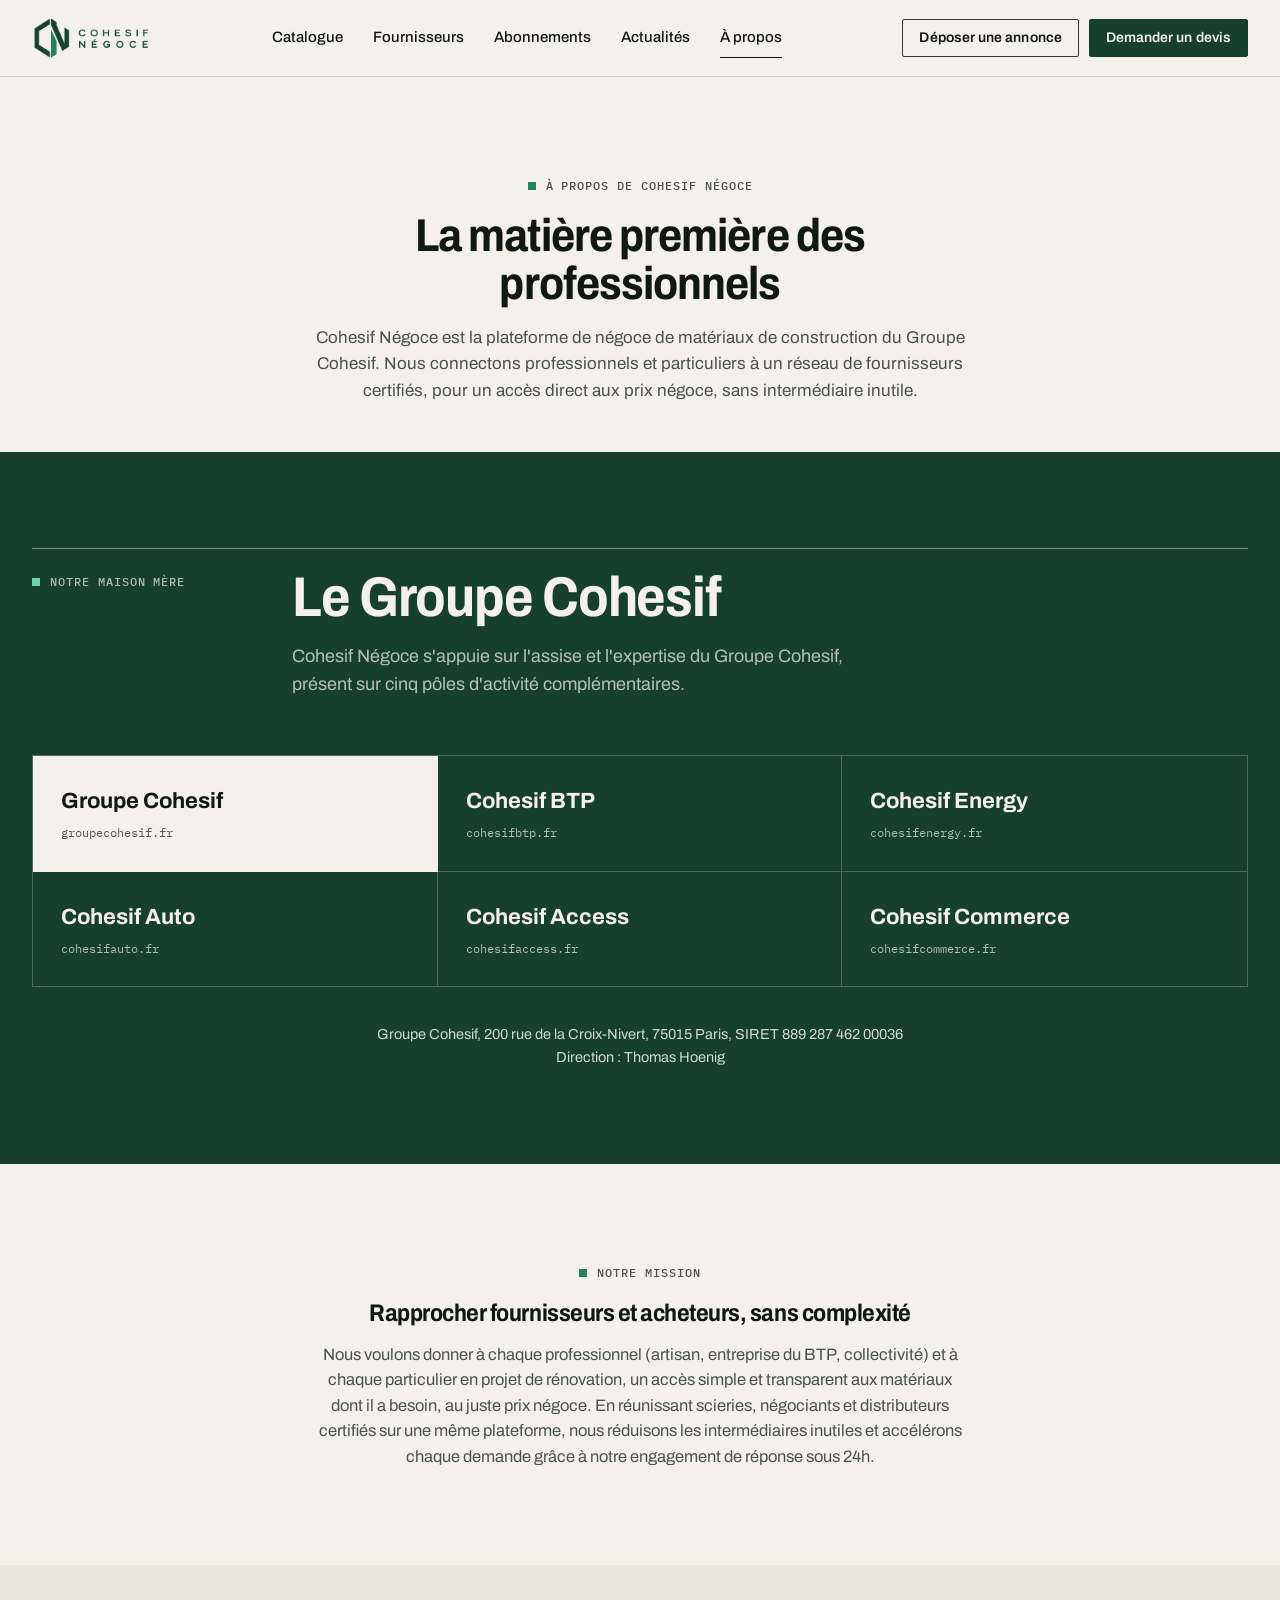
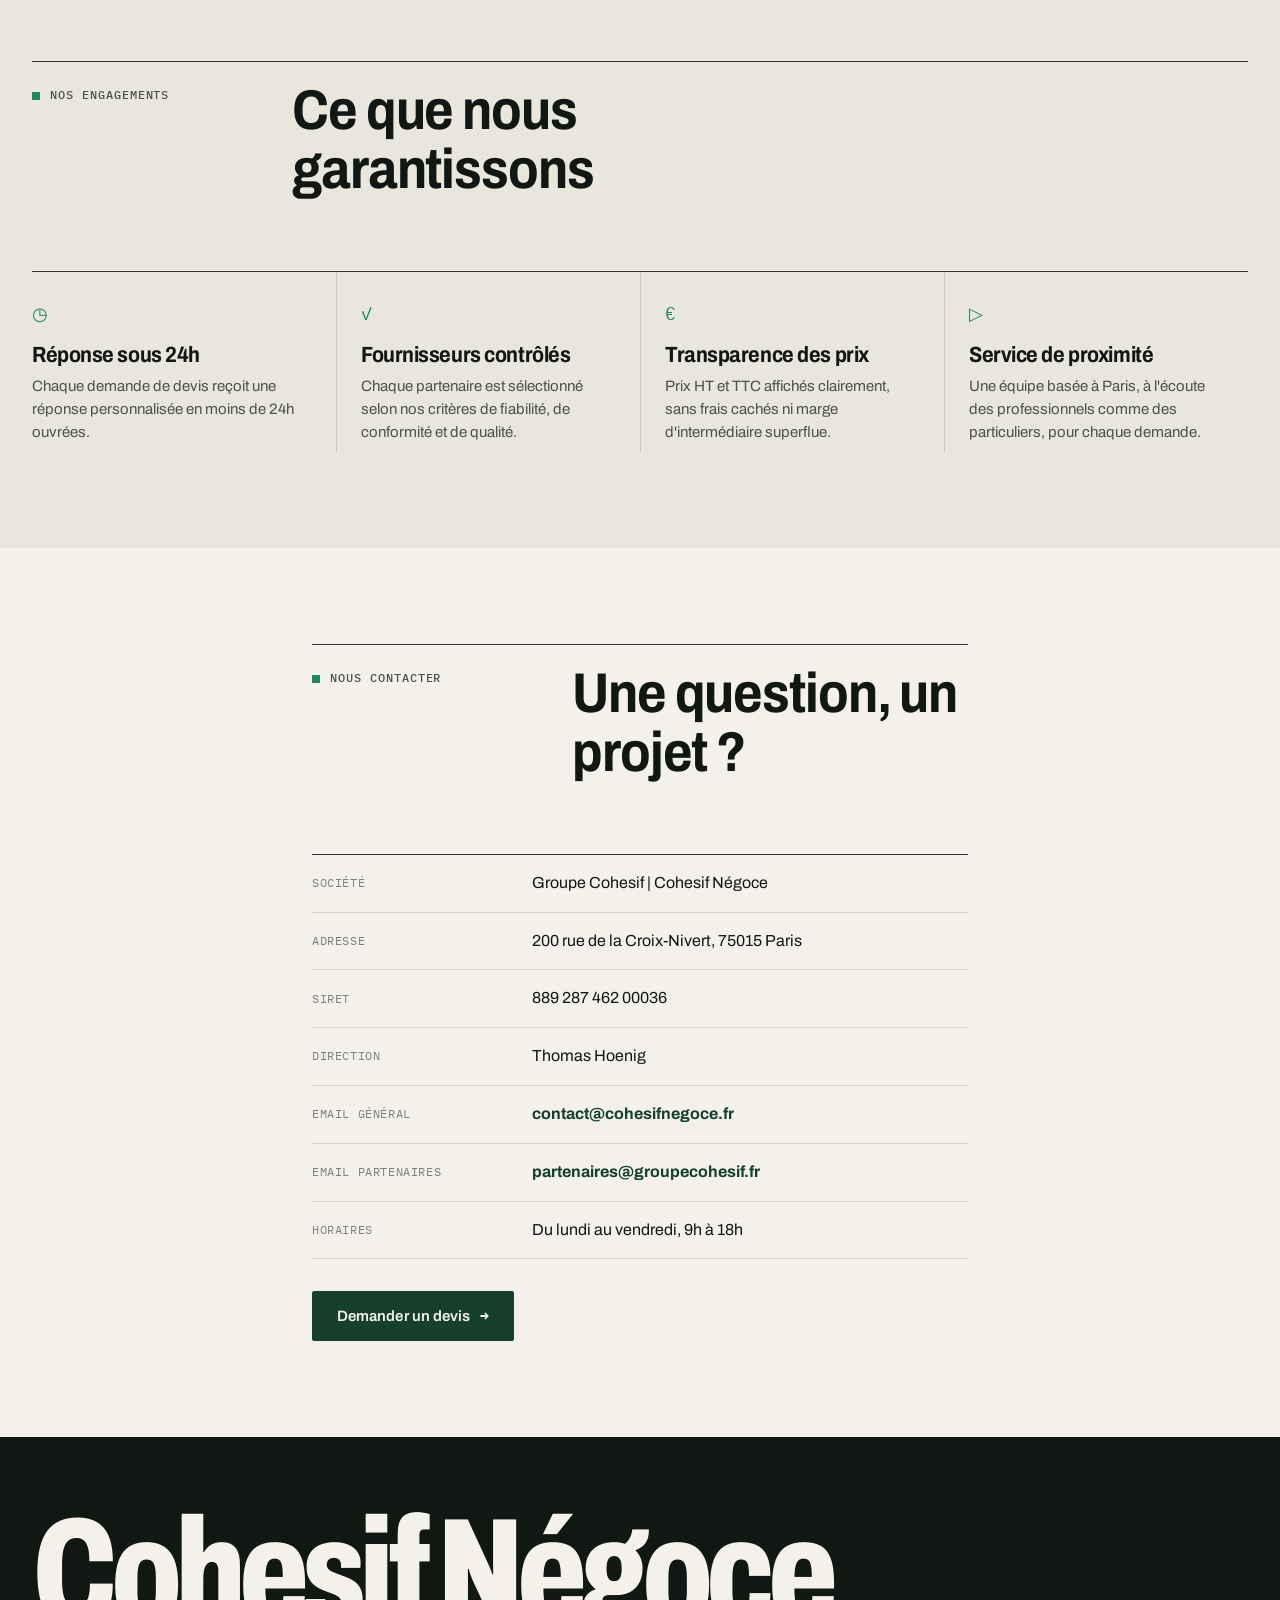
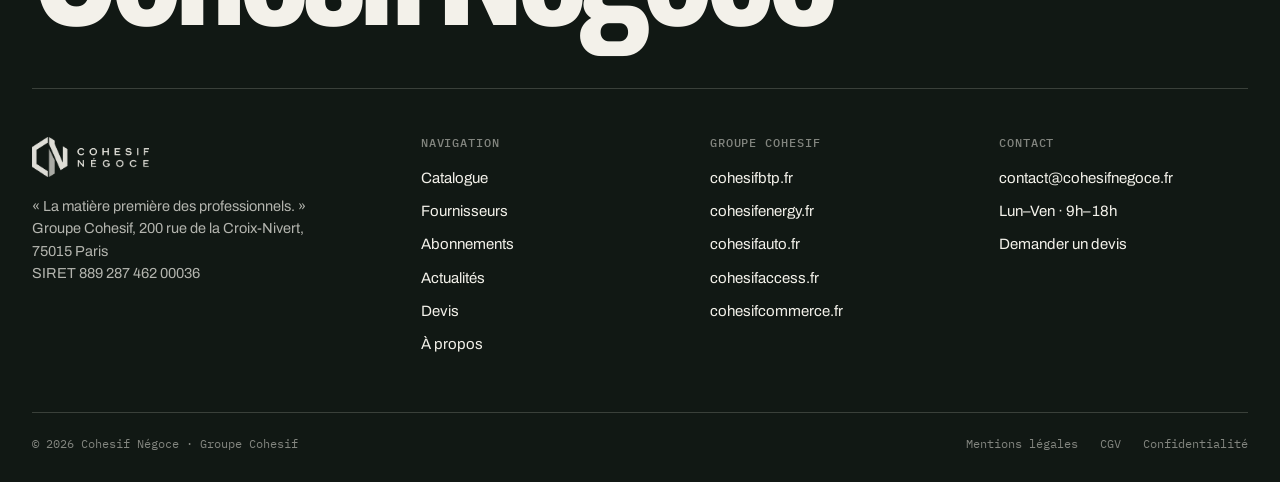
==== commit 54a8b791: "Logo du footer sans fond, suppression des tirets longs - Nouveau logo blanc à fond transparent pour " ====
--- a/a-propos.html
+++ b/a-propos.html
@@ -3,16 +3,16 @@
 <head>
 <meta charset="UTF-8">
 <meta name="viewport" content="width=device-width, initial-scale=1.0">
-<title>À propos — Cohesif Négoce</title>
+<title>À propos | Cohesif Négoce</title>
 <meta name="description" content="Cohesif Négoce, plateforme de négoce de matériaux du Groupe Cohesif. Notre mission, nos engagements et nos coordonnées.">
 <link rel="icon" type="image/png" href="img/logo-mark-cohesif-negoce.png">
 <link rel="stylesheet" href="css/style.css">
 <meta name="keywords" content="a propos Cohesif Negoce, Groupe Cohesif, negoce materiaux Paris, entreprise negoce BTP, mission Cohesif">
 <meta name="robots" content="index, follow">
-<meta name="author" content="Cohesif Negoce — Groupe Cohesif">
+<meta name="author" content="Cohesif Negoce, Groupe Cohesif">
 <meta name="theme-color" content="#1A1A2E">
 <link rel="canonical" href="https://cohesifnegoce.fr/a-propos.html">
-<meta property="og:title" content="A propos — Cohesif Negoce">
+<meta property="og:title" content="A propos | Cohesif Negoce">
 <meta property="og:description" content="Decouvrez Cohesif Negoce, plateforme de negoce de materiaux du Groupe Cohesif. Notre mission, nos engagements et nos coordonnees.">
 <meta property="og:url" content="https://cohesifnegoce.fr/a-propos.html">
 <meta property="og:type" content="website">
@@ -20,7 +20,7 @@
 <meta property="og:site_name" content="Cohesif Negoce">
 <meta property="og:locale" content="fr_FR">
 <meta name="twitter:card" content="summary_large_image">
-<meta name="twitter:title" content="A propos — Cohesif Negoce">
+<meta name="twitter:title" content="A propos | Cohesif Negoce">
 <meta name="twitter:description" content="Decouvrez Cohesif Negoce, plateforme de negoce de materiaux du Groupe Cohesif. Notre mission, nos engagements et nos coordonnees.">
 <meta name="twitter:image" content="https://cohesifnegoce.fr/img/logo-cohesif-negoce.png">
 </head>
@@ -29,7 +29,7 @@
 <!-- ===== Navbar ===== -->
 <header class="navbar">
   <div class="container">
-    <a href="index.html" class="logo"><img src="img/logo-cohesif-negoce.png" alt="Cohesif Négoce — La matière première des professionnels"></a>
+    <a href="index.html" class="logo"><img src="img/logo-cohesif-negoce.png" alt="Cohesif Négoce, la matière première des professionnels"></a>
     <nav class="nav-links" aria-label="Navigation principale">
       <a href="catalogue.html">Catalogue</a>
       <a href="fournisseurs.html">Fournisseurs</a>
@@ -61,7 +61,7 @@
   <div class="container" style="max-width:720px;">
     <span class="eyebrow">À propos de Cohesif Négoce</span>
     <h1 style="font-size: clamp(30px,4.6vw,46px); margin-bottom:16px;">La matière première des professionnels</h1>
-    <p style="color:var(--text-secondary); font-size:17px;">Cohesif Négoce est la plateforme de négoce de matériaux de construction du Groupe Cohesif. Nous connectons professionnels et particuliers à un réseau de fournisseurs certifiés, pour un accès direct aux prix négoce — sans intermédiaire inutile.</p>
+    <p style="color:var(--text-secondary); font-size:17px;">Cohesif Négoce est la plateforme de négoce de matériaux de construction du Groupe Cohesif. Nous connectons professionnels et particuliers à un réseau de fournisseurs certifiés, pour un accès direct aux prix négoce, sans intermédiaire inutile.</p>
   </div>
 </section>
 
@@ -100,7 +100,7 @@
       </a>
     </div>
     <p style="text-align:center; margin-top:36px; color:rgba(255,255,255,.8); font-size:14.5px;">
-      Groupe Cohesif — 200 rue de la Croix-Nivert, 75015 Paris — SIRET 889 287 462 00036<br>
+      Groupe Cohesif, 200 rue de la Croix-Nivert, 75015 Paris, SIRET 889 287 462 00036<br>
       Direction : Thomas Hoenig
     </p>
   </div>
@@ -111,7 +111,7 @@
   <div class="container" style="max-width:720px;">
     <span class="eyebrow">Notre mission</span>
     <h2 style="margin-bottom:16px;">Rapprocher fournisseurs et acheteurs, sans complexité</h2>
-    <p style="color:var(--text-secondary); font-size:16.5px;">Nous voulons donner à chaque professionnel — artisan, entreprise du BTP, collectivité — et à chaque particulier en projet de rénovation, un accès simple et transparent aux matériaux dont il a besoin, au juste prix négoce. En réunissant scieries, négociants et distributeurs certifiés sur une même plateforme, nous réduisons les intermédiaires inutiles et accélérons chaque demande grâce à notre engagement de réponse sous 24h.</p>
+    <p style="color:var(--text-secondary); font-size:16.5px;">Nous voulons donner à chaque professionnel (artisan, entreprise du BTP, collectivité) et à chaque particulier en projet de rénovation, un accès simple et transparent aux matériaux dont il a besoin, au juste prix négoce. En réunissant scieries, négociants et distributeurs certifiés sur une même plateforme, nous réduisons les intermédiaires inutiles et accélérons chaque demande grâce à notre engagement de réponse sous 24h.</p>
   </div>
 </section>
 
@@ -155,13 +155,13 @@
       <h2>Une question, un projet ?</h2>
     </div>
     <table class="contact-table">
-      <tr><td>Société</td><td>Groupe Cohesif — Cohesif Négoce</td></tr>
+      <tr><td>Société</td><td>Groupe Cohesif | Cohesif Négoce</td></tr>
       <tr><td>Adresse</td><td>200 rue de la Croix-Nivert, 75015 Paris</td></tr>
       <tr><td>SIRET</td><td>889 287 462 00036</td></tr>
       <tr><td>Direction</td><td>Thomas Hoenig</td></tr>
       <tr><td>Email général</td><td><a href="mailto:contact@cohesifnegoce.fr" style="color:var(--green); font-weight:700;">contact@cohesifnegoce.fr</a></td></tr>
       <tr><td>Email partenaires</td><td><a href="mailto:partenaires@groupecohesif.fr" style="color:var(--green); font-weight:700;">partenaires@groupecohesif.fr</a></td></tr>
-      <tr><td>Horaires</td><td>Lundi – Vendredi · 9h – 18h</td></tr>
+      <tr><td>Horaires</td><td>Du lundi au vendredi, 9h à 18h</td></tr>
     </table>
     <div style="margin-top:32px;">
       <a href="devis.html" class="btn btn-primary">Demander un devis</a>
@@ -175,9 +175,9 @@
     <div class="footer-wordmark" aria-hidden="true">Cohesif Négoce</div>
     <div class="footer-grid">
       <div class="footer-about">
-        <a href="index.html" class="logo"><img src="img/logo-cohesif-negoce.png" loading="lazy" alt="Cohesif Négoce — La matière première des professionnels"></a>
+        <a href="index.html" class="logo"><img src="img/logo-cohesif-negoce-blanc.png" loading="lazy" alt="Cohesif Négoce, la matière première des professionnels"></a>
         <p>« La matière première des professionnels. »<br>
-        Groupe Cohesif — 200 rue de la Croix-Nivert, 75015 Paris<br>
+        Groupe Cohesif, 200 rue de la Croix-Nivert, 75015 Paris<br>
         SIRET 889 287 462 00036</p>
       </div>
       <div>
@@ -211,7 +211,7 @@
       </div>
     </div>
     <div class="footer-bottom">
-      <span>© 2026 Cohesif Négoce — Groupe Cohesif</span>
+      <span>© 2026 Cohesif Négoce · Groupe Cohesif</span>
       <div class="legal-links">
         <a href="mentions-legales.html">Mentions légales</a>
         <a href="cgv.html">CGV</a>
--- a/css/style.css
+++ b/css/style.css
@@ -525,7 +525,7 @@
 .footer-grid ul a, .footer-grid ul li{ font-size: 15px; color: var(--paper); }
 .footer-grid ul a:hover{ color: #6FD1A3; }
 .footer-about p{ font-size: 14.5px; margin: 18px 0; max-width: 300px; }
-.footer-about .logo img{ height: 40px; filter: brightness(0) invert(.95); }
+.footer-about .logo img{ height: 40px; }
 .footer-bottom{
   border-top: 1px solid rgba(243,241,234,.18); padding: 22px 0 28px;
   display:flex; align-items:center; justify-content:space-between; flex-wrap:wrap; gap: 12px;
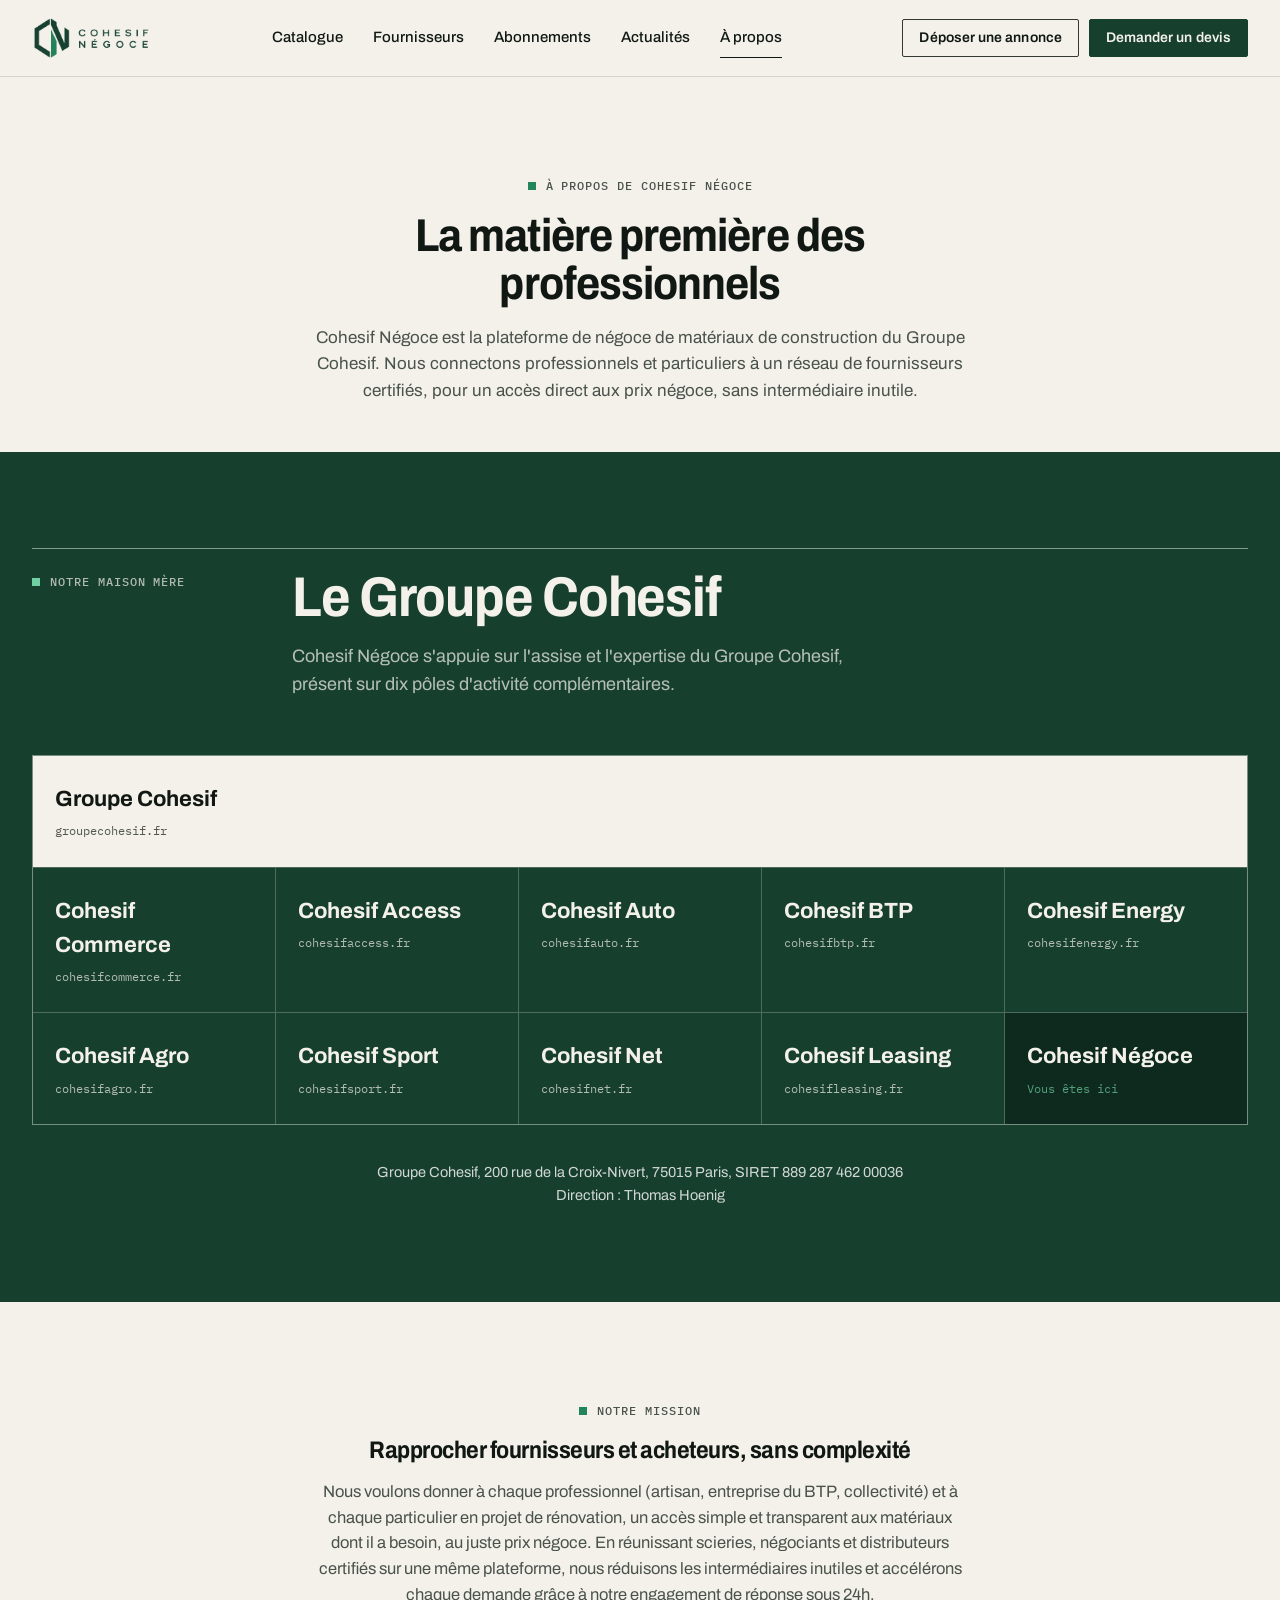
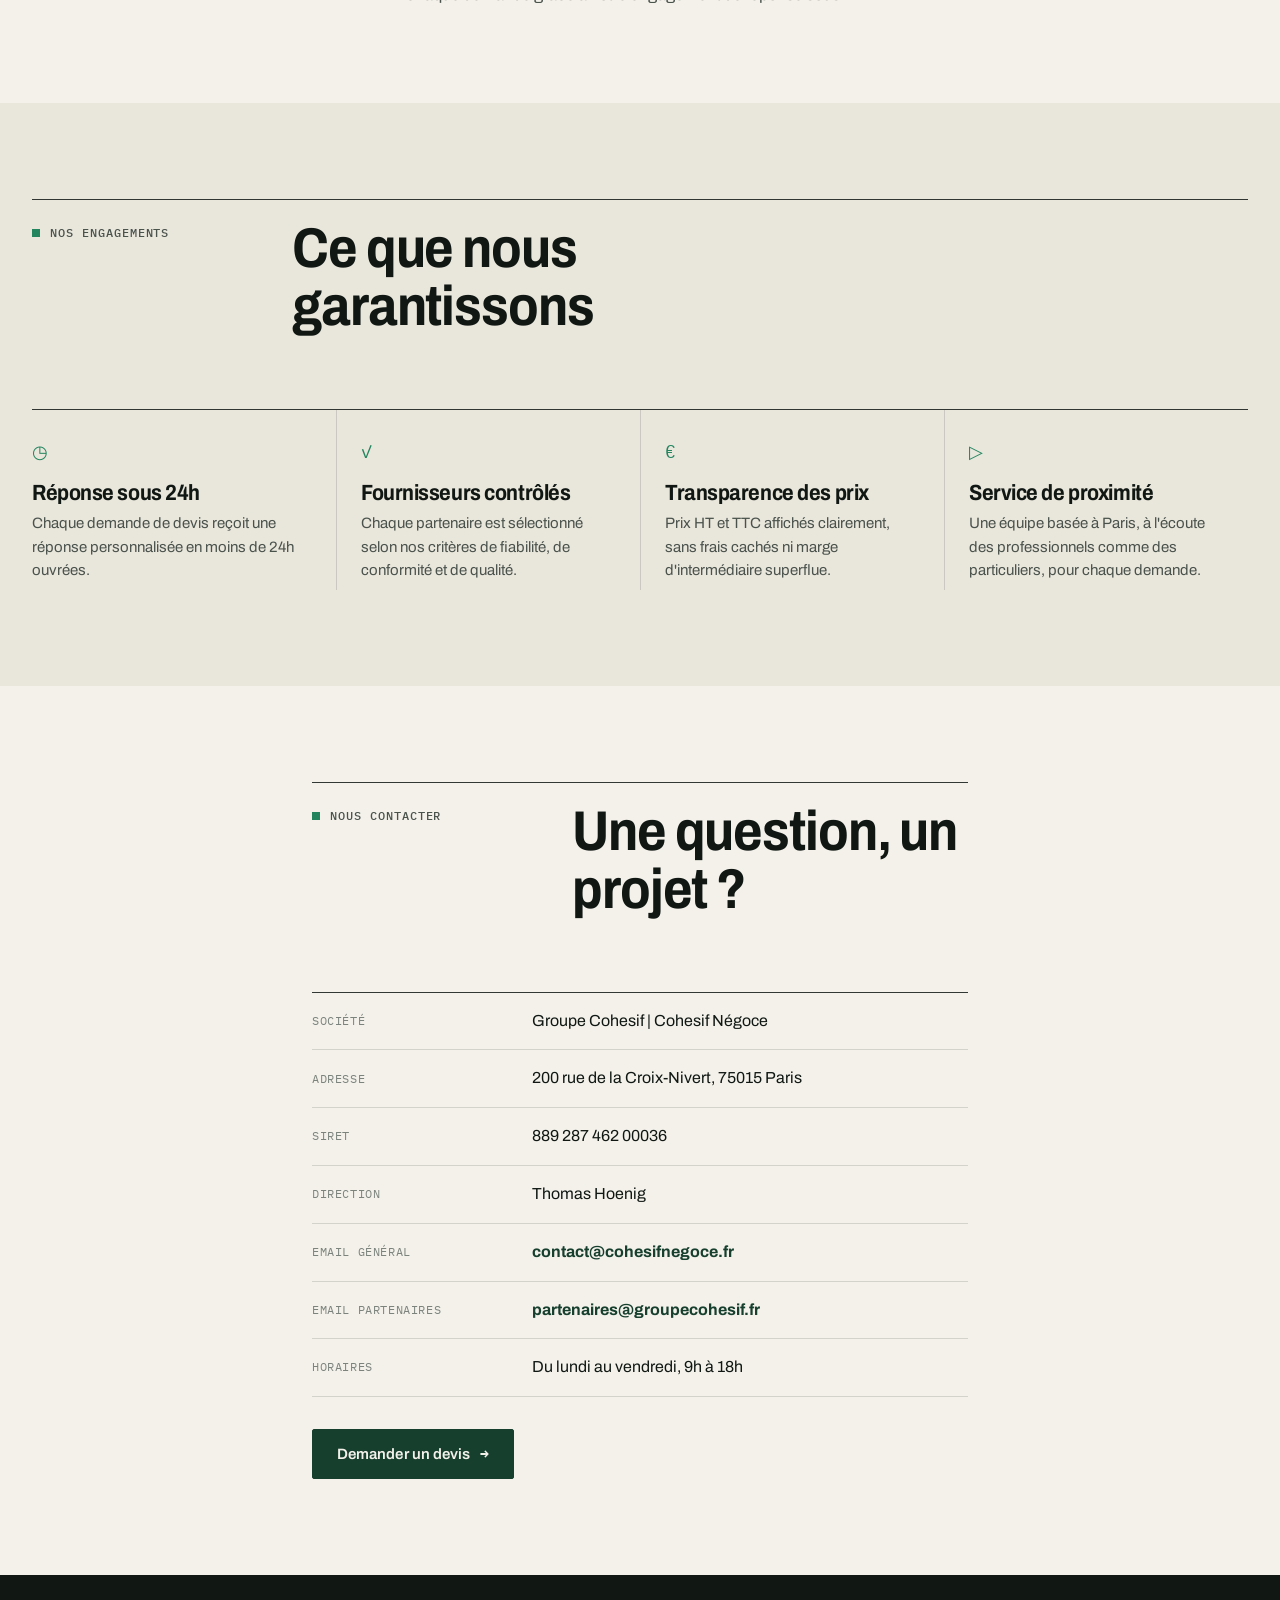
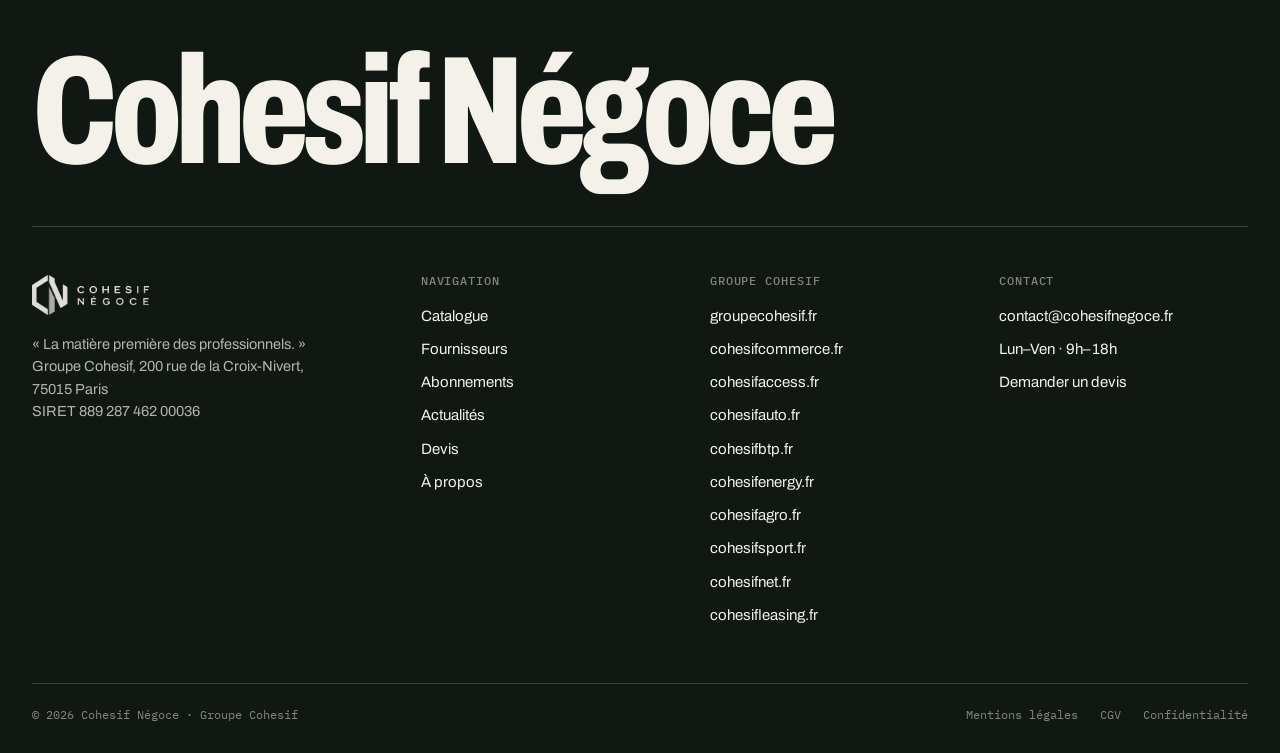
==== commit 2599d8a7: "Groupe Cohesif : mise à jour des dix pôles Page À propos, phrase de l'accueil, liens du footer et do" ====
--- a/a-propos.html
+++ b/a-propos.html
@@ -71,13 +71,25 @@
     <div class="section-head">
       <span class="eyebrow" style="color:#BFE9D6;">Notre maison mère</span>
       <h2>Le Groupe Cohesif</h2>
-      <p>Cohesif Négoce s'appuie sur l'assise et l'expertise du Groupe Cohesif, présent sur cinq pôles d'activité complémentaires.</p>
+      <p>Cohesif Négoce s'appuie sur l'assise et l'expertise du Groupe Cohesif, présent sur dix pôles d'activité complémentaires.</p>
     </div>
     <div class="poles-grid">
       <a class="pole-card pole-card--parent" href="https://groupecohesif.fr" target="_blank" rel="noopener">
         <div class="pole-name">Groupe Cohesif</div>
         <div class="pole-domain">groupecohesif.fr</div>
       </a>
+      <a class="pole-card" href="https://cohesifcommerce.fr" target="_blank" rel="noopener">
+        <div class="pole-name">Cohesif Commerce</div>
+        <div class="pole-domain">cohesifcommerce.fr</div>
+      </a>
+      <a class="pole-card" href="https://cohesifaccess.fr" target="_blank" rel="noopener">
+        <div class="pole-name">Cohesif Access</div>
+        <div class="pole-domain">cohesifaccess.fr</div>
+      </a>
+      <a class="pole-card" href="https://cohesifauto.fr" target="_blank" rel="noopener">
+        <div class="pole-name">Cohesif Auto</div>
+        <div class="pole-domain">cohesifauto.fr</div>
+      </a>
       <a class="pole-card" href="https://cohesifbtp.fr" target="_blank" rel="noopener">
         <div class="pole-name">Cohesif BTP</div>
         <div class="pole-domain">cohesifbtp.fr</div>
@@ -86,17 +98,25 @@
         <div class="pole-name">Cohesif Energy</div>
         <div class="pole-domain">cohesifenergy.fr</div>
       </a>
-      <a class="pole-card" href="https://cohesifauto.fr" target="_blank" rel="noopener">
-        <div class="pole-name">Cohesif Auto</div>
-        <div class="pole-domain">cohesifauto.fr</div>
-      </a>
-      <a class="pole-card" href="https://cohesifaccess.fr" target="_blank" rel="noopener">
-        <div class="pole-name">Cohesif Access</div>
-        <div class="pole-domain">cohesifaccess.fr</div>
-      </a>
-      <a class="pole-card" href="https://cohesifcommerce.fr" target="_blank" rel="noopener">
-        <div class="pole-name">Cohesif Commerce</div>
-        <div class="pole-domain">cohesifcommerce.fr</div>
+      <a class="pole-card" href="https://cohesifagro.fr" target="_blank" rel="noopener">
+        <div class="pole-name">Cohesif Agro</div>
+        <div class="pole-domain">cohesifagro.fr</div>
+      </a>
+      <a class="pole-card" href="https://cohesifsport.fr" target="_blank" rel="noopener">
+        <div class="pole-name">Cohesif Sport</div>
+        <div class="pole-domain">cohesifsport.fr</div>
+      </a>
+      <a class="pole-card" href="https://cohesifnet.fr" target="_blank" rel="noopener">
+        <div class="pole-name">Cohesif Net</div>
+        <div class="pole-domain">cohesifnet.fr</div>
+      </a>
+      <a class="pole-card" href="https://cohesifleasing.fr" target="_blank" rel="noopener">
+        <div class="pole-name">Cohesif Leasing</div>
+        <div class="pole-domain">cohesifleasing.fr</div>
+      </a>
+      <a class="pole-card pole-card--current" href="index.html" aria-current="page">
+        <div class="pole-name">Cohesif Négoce</div>
+        <div class="pole-domain">Vous êtes ici</div>
       </a>
     </div>
     <p style="text-align:center; margin-top:36px; color:rgba(255,255,255,.8); font-size:14.5px;">
@@ -194,11 +214,16 @@
       <div>
         <h4>Groupe Cohesif</h4>
         <ul>
+          <li><a href="https://groupecohesif.fr" target="_blank" rel="noopener">groupecohesif.fr</a></li>
+          <li><a href="https://cohesifcommerce.fr" target="_blank" rel="noopener">cohesifcommerce.fr</a></li>
+          <li><a href="https://cohesifaccess.fr" target="_blank" rel="noopener">cohesifaccess.fr</a></li>
+          <li><a href="https://cohesifauto.fr" target="_blank" rel="noopener">cohesifauto.fr</a></li>
           <li><a href="https://cohesifbtp.fr" target="_blank" rel="noopener">cohesifbtp.fr</a></li>
           <li><a href="https://cohesifenergy.fr" target="_blank" rel="noopener">cohesifenergy.fr</a></li>
-          <li><a href="https://cohesifauto.fr" target="_blank" rel="noopener">cohesifauto.fr</a></li>
-          <li><a href="https://cohesifaccess.fr" target="_blank" rel="noopener">cohesifaccess.fr</a></li>
-          <li><a href="https://cohesifcommerce.fr" target="_blank" rel="noopener">cohesifcommerce.fr</a></li>
+          <li><a href="https://cohesifagro.fr" target="_blank" rel="noopener">cohesifagro.fr</a></li>
+          <li><a href="https://cohesifsport.fr" target="_blank" rel="noopener">cohesifsport.fr</a></li>
+          <li><a href="https://cohesifnet.fr" target="_blank" rel="noopener">cohesifnet.fr</a></li>
+          <li><a href="https://cohesifleasing.fr" target="_blank" rel="noopener">cohesifleasing.fr</a></li>
         </ul>
       </div>
       <div>
--- a/css/style.css
+++ b/css/style.css
@@ -846,13 +846,16 @@
 .supplier-card .sc-tags span{ font-family: var(--font-mono); font-size: 11px; border: 1px solid var(--line); padding: 3px 8px; color: var(--ink-2); }
 
 /* ---------- Pôles (à propos) ---------- */
-.poles-grid{ display:grid; grid-template-columns: repeat(3, 1fr); gap: 0; border: 1px solid rgba(243,241,234,.25); }
-.pole-card{ padding: 28px; text-align:left; border-right: 1px solid rgba(243,241,234,.25); border-bottom: 1px solid rgba(243,241,234,.25); transition: background .2s ease; }
-.pole-card:nth-child(3n){ border-right: none; }
-.pole-card:nth-last-child(-n+3){ border-bottom: none; }
-.pole-card:hover{ background: rgba(243,241,234,.08); }
-.pole-card--parent{ background: var(--paper); color: var(--ink); }
+.poles-grid{
+  display:grid; grid-template-columns: repeat(5, 1fr); gap: 1px;
+  background: rgba(243,241,234,.25); border: 1px solid rgba(243,241,234,.25);
+}
+.pole-card{ padding: 26px 22px; text-align:left; background: var(--forest); transition: background .2s ease; }
+.pole-card:hover{ background: #1d4a37; }
+.pole-card--parent{ grid-column: 1 / -1; background: var(--paper); color: var(--ink); }
 .pole-card--parent:hover{ background: var(--paper); }
+.pole-card--current{ background: var(--forest-2); }
+.pole-card--current .pole-domain{ color:#6FD1A3; opacity:1; }
 .pole-card .pole-name{ font-family: var(--font-title); font-weight:700; font-size: 22px; margin-bottom: 6px; }
 .pole-card .pole-domain{ font-family: var(--font-mono); font-size: 12px; opacity: .7; }
 
@@ -900,6 +903,7 @@
   .arg-card:nth-child(n+3), .engagement-card:nth-child(n+3){ border-top: 1px solid var(--line); }
   .reassurance .item:nth-child(3){ padding-left:0; border-left:none; }
   .pricing-grid{ grid-template-columns: 1fr; }
+  .poles-grid{ grid-template-columns: repeat(2, 1fr); }
   .price-card + .price-card{ border-left:none; border-top: 1px solid rgba(243,241,234,.25); }
   .catalogue-grid{ grid-template-columns: repeat(2,1fr); }
   .footer-grid{ grid-template-columns: 1fr 1fr; }
@@ -949,8 +953,8 @@
   .footer-grid{ grid-template-columns: 1fr 1fr; gap: 32px; }
   .footer-about{ grid-column: 1 / -1; }
   .poles-grid{ grid-template-columns: 1fr 1fr; }
-  .pole-card{ border-right: 1px solid rgba(243,241,234,.25) !important; border-bottom: 1px solid rgba(243,241,234,.25) !important; }
-  .pole-card:nth-child(2n){ border-right:none !important; }
+  .pole-card{ padding: 20px 16px; }
+  .pole-card .pole-name{ font-size: 18px; }
   .arguments-grid, .reassurance{ grid-template-columns: 1fr; }
   .arg-card, .arg-card + .arg-card{ padding: 22px 0 14px; border-left:none; }
   .arg-card + .arg-card{ border-top: 1px solid var(--line); }
